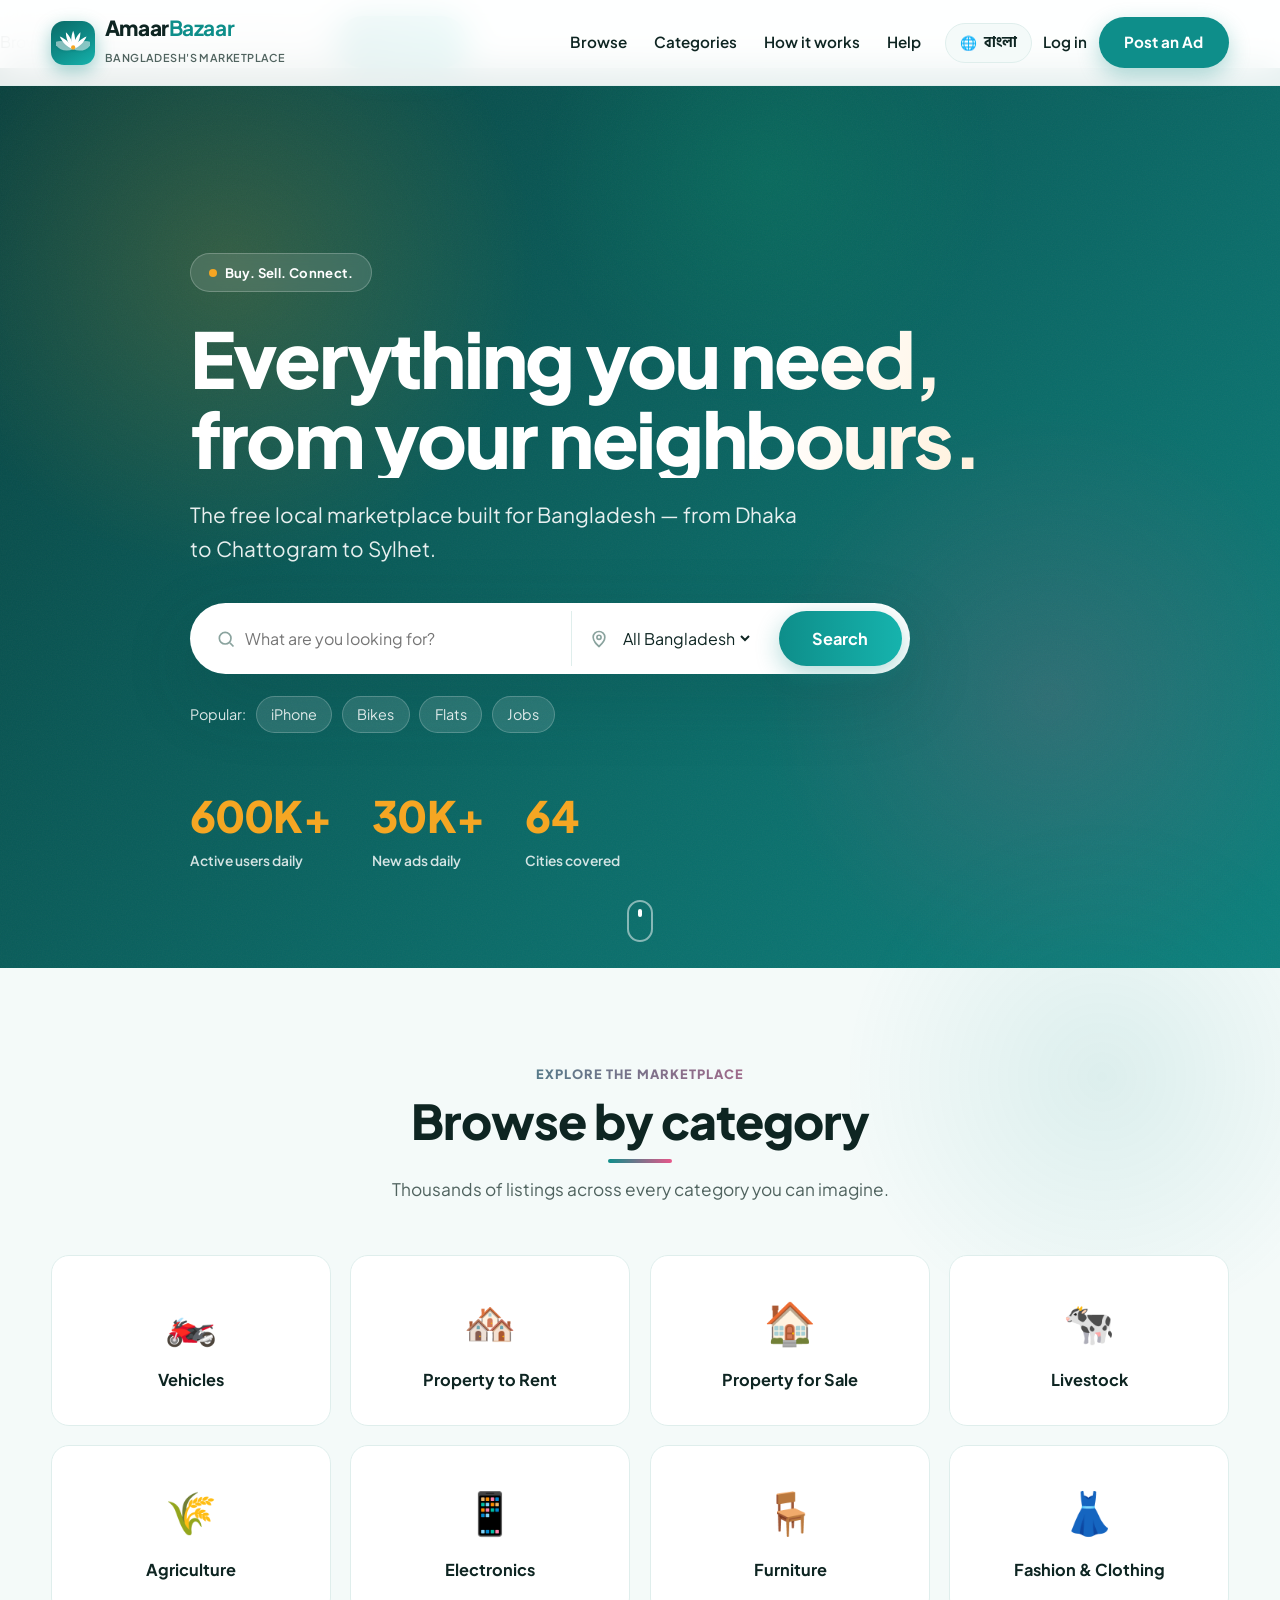
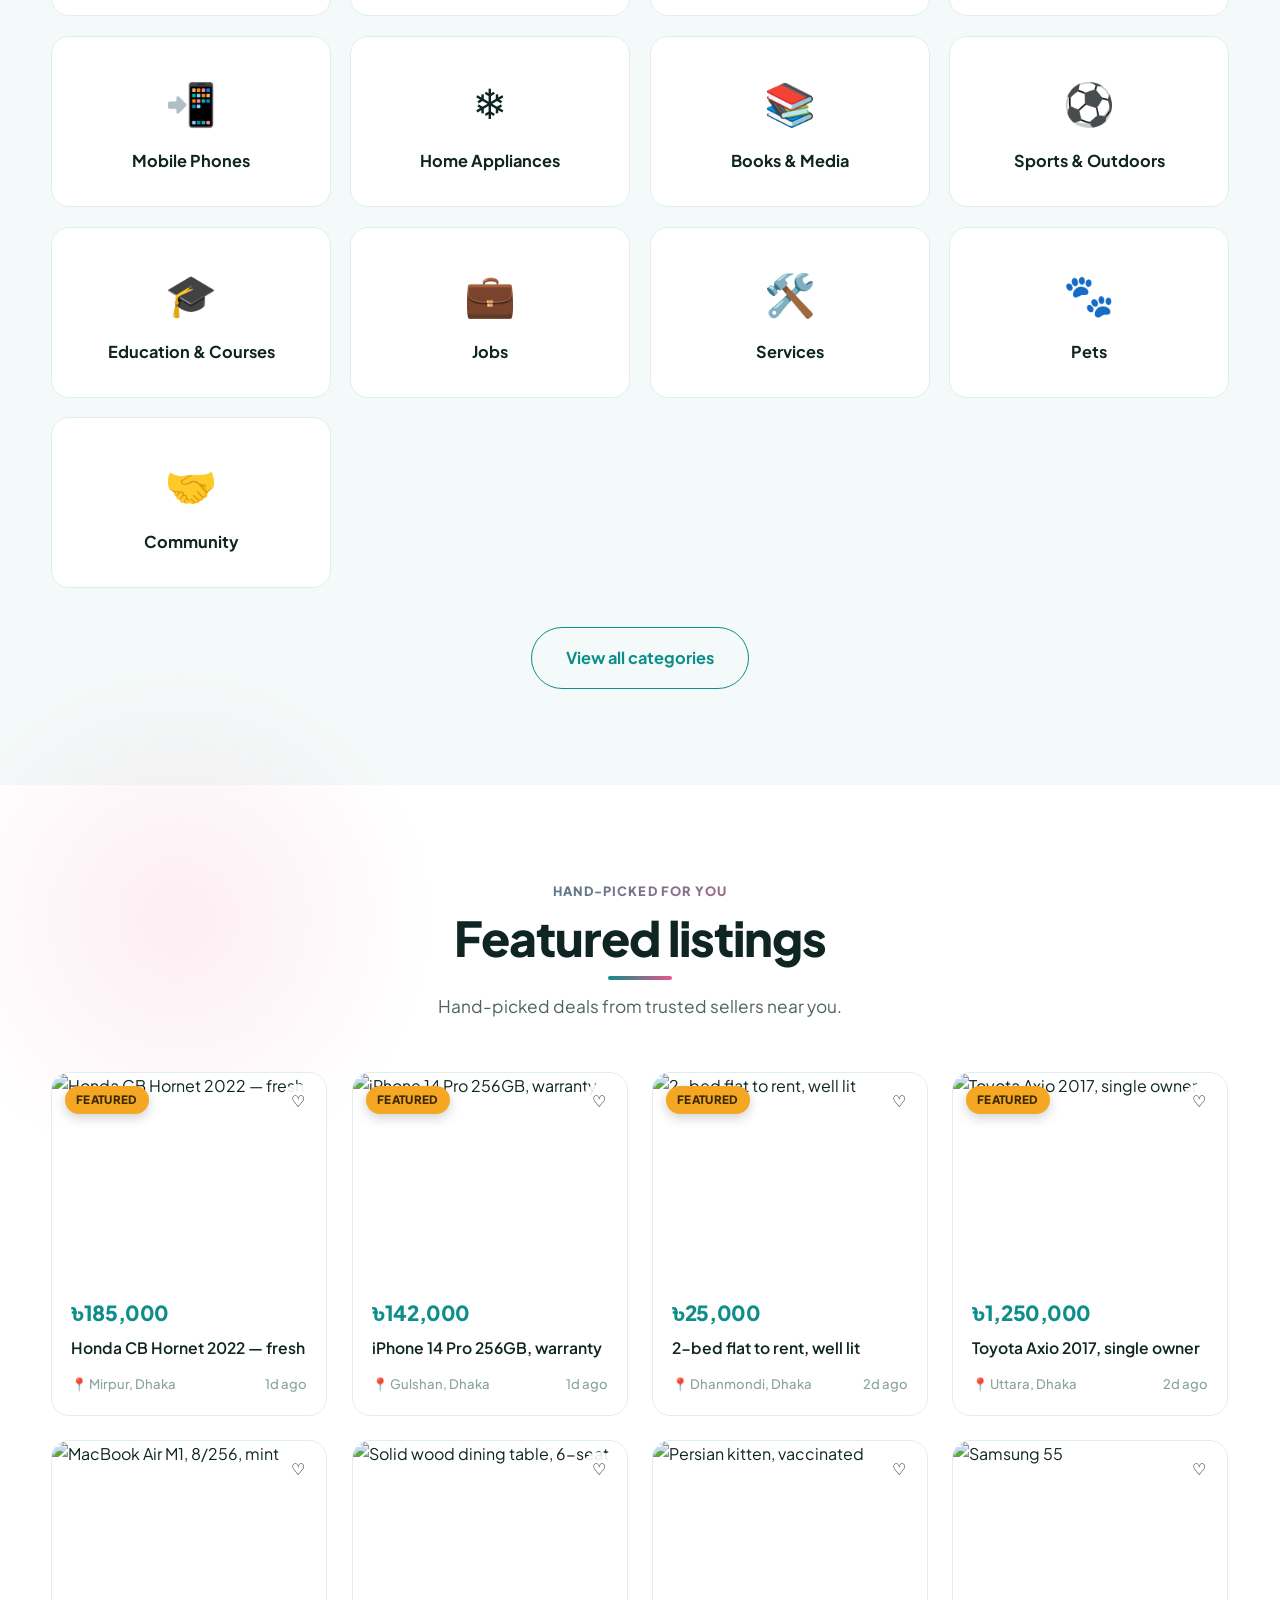
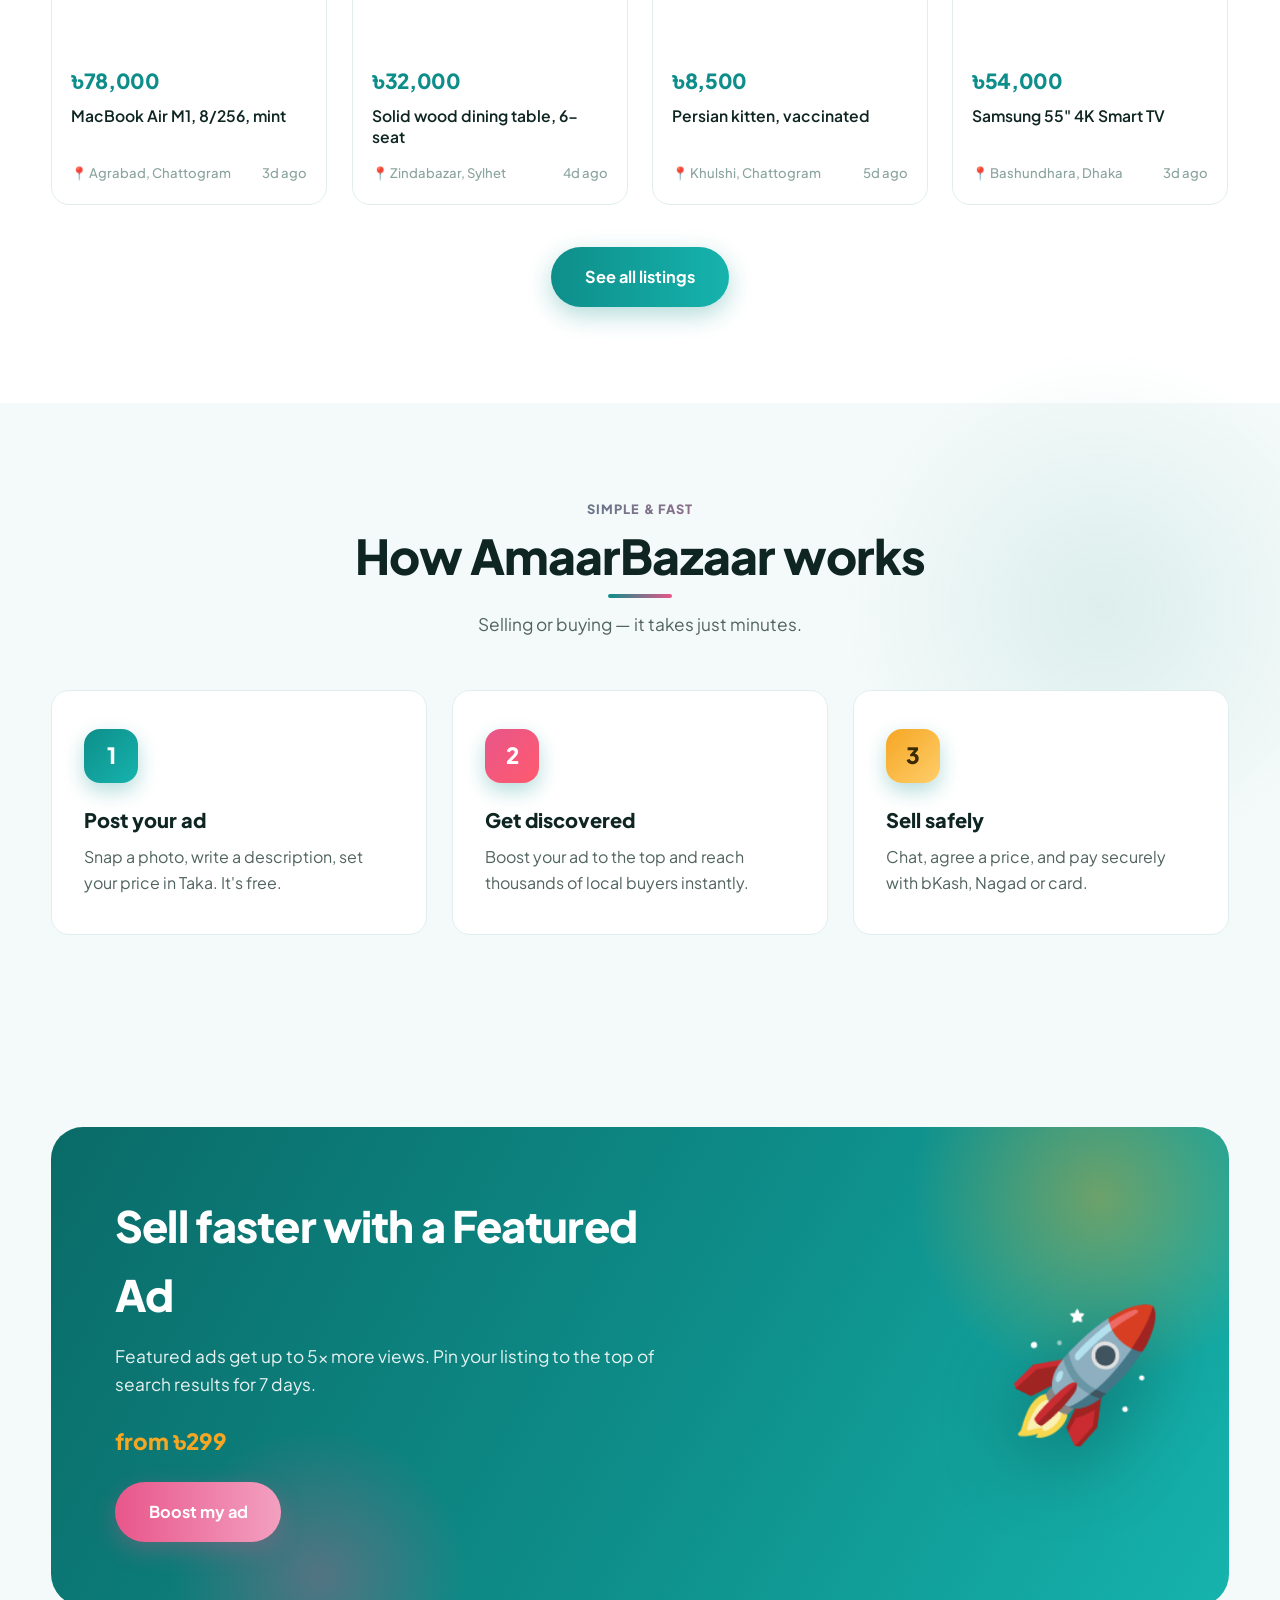
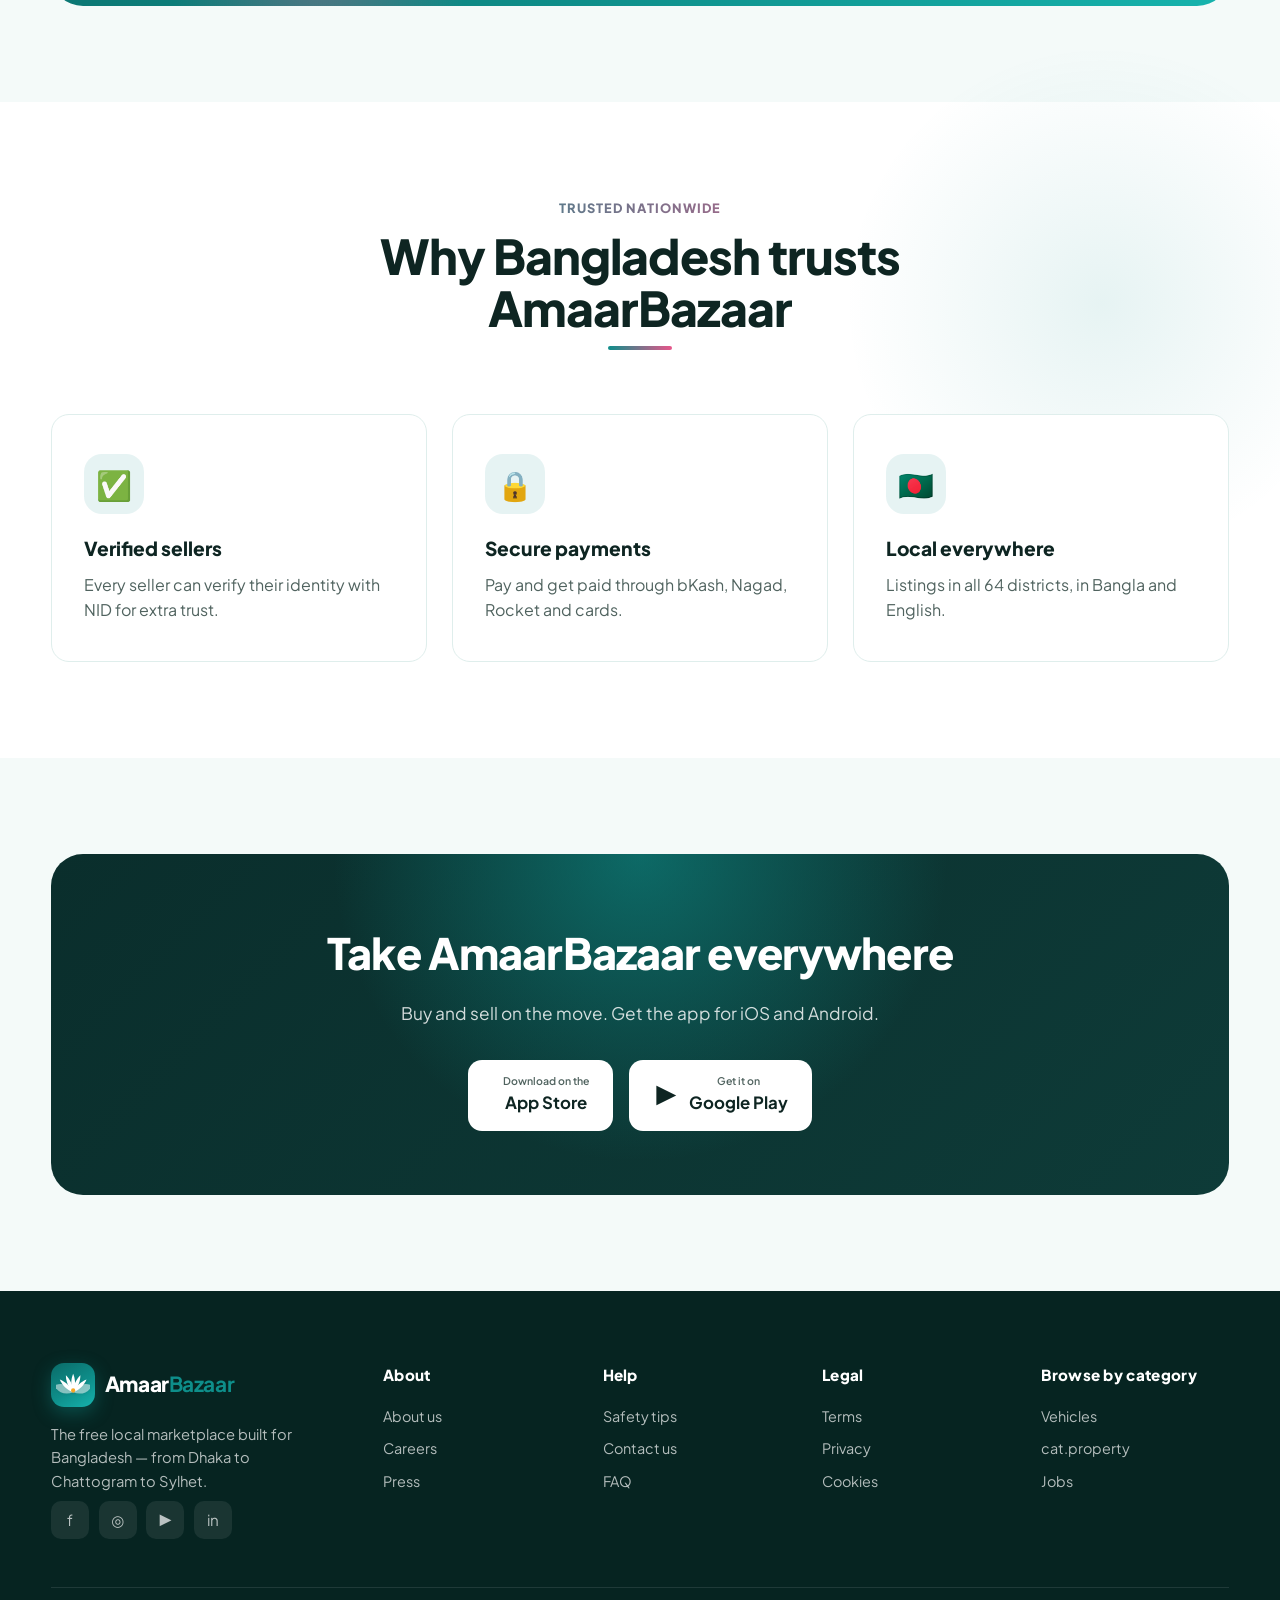
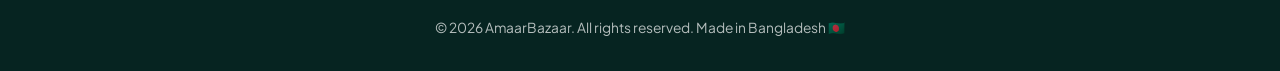
==== index.html @ ab3385ab "Rebrand to AmaarBazaar, redesign with Shapla Teal & Gold theme, expand features BRANDING: - Rename t" ====
<!DOCTYPE html>
<html lang="en" data-lang="en">
<head>
<meta charset="UTF-8">
<meta name="viewport" content="width=device-width, initial-scale=1">
<title>AmaarBazaar — Bangladesh's Marketplace · আমারবাজার</title>
<meta name="description" content="AmaarBazaar — buy and sell anything in Bangladesh. Free local classifieds for vehicles, property, electronics, jobs and more. বাংলাদেশের বাজার।">
<link rel="preconnect" href="https://fonts.googleapis.com">
<link rel="preconnect" href="https://fonts.gstatic.com" crossorigin>
<link href="https://fonts.googleapis.com/css2?family=Plus+Jakarta+Sans:wght@400;500;600;700;800&family=Hind+Siliguri:wght@400;500;600;700&display=swap" rel="stylesheet">
<link rel="stylesheet" href="css/style.css">
</head>
<body>

<!-- ===== SPLASH LOADER ===== -->
<div id="splash" class="splash">
  <div class="splash__inner">
    <svg class="splash__lily" viewBox="0 0 48 48" aria-hidden="true">
      <g fill="#0e8e8a">
        <path d="M24 34C16 25 16 14 24 6 32 14 32 25 24 34Z" opacity=".5" transform="rotate(-70 24 34)"/>
        <path d="M24 34C16 25 16 14 24 6 32 14 32 25 24 34Z" opacity=".5" transform="rotate(70 24 34)"/>
        <path d="M24 34C20 25 21 15 24 8 27 15 28 25 24 34Z" transform="rotate(-46 24 34)"/>
        <path d="M24 34C20 25 21 15 24 8 27 15 28 25 24 34Z" transform="rotate(-23 24 34)"/>
        <path d="M24 34C20 25 21 15 24 8 27 15 28 25 24 34Z"/>
        <path d="M24 34C20 25 21 15 24 8 27 15 28 25 24 34Z" transform="rotate(23 24 34)"/>
        <path d="M24 34C20 25 21 15 24 8 27 15 28 25 24 34Z" transform="rotate(46 24 34)"/>
      </g>
      <circle cx="24" cy="31.5" r="3" fill="#f5a623"/>
    </svg>
    <h1 class="splash__text">AmaarBazaar</h1>
    <p class="splash__sub">Bangladesh's Marketplace</p>
  </div>
</div>

<!-- ===== NAV ===== -->
<header class="nav">
  <div class="container nav__bar">
    <a href="index.html" class="logo">
      <span class="logo__mark"><svg class="lily" viewBox="0 0 48 48" aria-hidden="true"><g fill="#fff"><path d="M24 34C16 25 16 14 24 6 32 14 32 25 24 34Z" opacity=".5" transform="rotate(-70 24 34)"/><path d="M24 34C16 25 16 14 24 6 32 14 32 25 24 34Z" opacity=".5" transform="rotate(70 24 34)"/><path d="M24 34C20 25 21 15 24 8 27 15 28 25 24 34Z" transform="rotate(-46 24 34)"/><path d="M24 34C20 25 21 15 24 8 27 15 28 25 24 34Z" transform="rotate(-23 24 34)"/><path d="M24 34C20 25 21 15 24 8 27 15 28 25 24 34Z"/><path d="M24 34C20 25 21 15 24 8 27 15 28 25 24 34Z" transform="rotate(23 24 34)"/><path d="M24 34C20 25 21 15 24 8 27 15 28 25 24 34Z" transform="rotate(46 24 34)"/></g><circle cx="24" cy="31.5" r="3" fill="#f5a623"/></svg></span>
      <span>
        <span class="logo__text">Amaar<b>Bazaar</b></span><br>
        <span class="nav__tagline" data-i18n="brand.tagline">Bangladesh's Marketplace</span>
      </span>
    </a>
    <nav class="nav__links">
      <a href="browse.html" class="nav__link" data-i18n="nav.browse">Browse</a>
      <a href="#categories" class="nav__link" data-i18n="nav.categories">Categories</a>
      <a href="#how" class="nav__link" data-i18n="nav.how">How it works</a>
      <a href="#trust" class="nav__link" data-i18n="nav.help">Help</a>
    </nav>
    <div class="nav__actions">
      <button class="lang-toggle" data-lang-toggle>🌐 <span data-i18n="lang.toggle">বাংলা</span></button>
      <a href="#" class="nav__link" data-i18n="nav.login">Log in</a>
      <a href="post.html" class="btn btn--ghost" data-i18n="nav.post">Post an Ad</a>
      <button class="nav__burger" aria-label="Menu"><span></span><span></span><span></span></button>
    </div>
  </div>
</header>
<nav class="nav__mobile">
  <a href="browse.html" data-i18n="nav.browse">Browse</a>
  <a href="#categories" data-i18n="nav.categories">Categories</a>
  <a href="#how" data-i18n="nav.how">How it works</a>
  <a href="#trust" data-i18n="nav.help">Help</a>
  <a href="#" data-i18n="nav.login">Log in</a>
  <a href="post.html" class="btn btn--primary" style="margin-top:1rem;justify-content:center" data-i18n="nav.post">Post an Ad</a>
</nav>

<!-- ===== HERO ===== -->
<section class="hero">
  <div class="hero__bg"></div><div class="hero__mesh"></div><div class="hero__grain"></div>
  <div class="container hero__inner">
    <span class="hero__kicker" data-i18n="hero.kicker">Buy. Sell. Connect.</span>
    <h1 class="hero__title" data-i18n="hero.title">Everything you need,<br>from your neighbours.</h1>
    <p class="hero__sub" data-i18n="hero.sub">The free local marketplace built for Bangladesh — from Dhaka to Chattogram to Sylhet.</p>
    <form class="search" id="heroSearch">
      <div class="search__field">
        <svg width="20" height="20" viewBox="0 0 24 24" fill="none" stroke="currentColor" stroke-width="2"><circle cx="11" cy="11" r="7"/><path d="m21 21-4.3-4.3"/></svg>
        <input id="heroQuery" type="text" data-i18n-ph="hero.search_ph" placeholder="What are you looking for?">
      </div>
      <div class="search__field search__field--loc">
        <svg width="20" height="20" viewBox="0 0 24 24" fill="none" stroke="currentColor" stroke-width="2"><path d="M12 21s-7-6-7-11a7 7 0 0 1 14 0c0 5-7 11-7 11Z"/><circle cx="12" cy="10" r="2.5"/></svg>
        <select><option data-i18n="hero.location_ph">All Bangladesh</option><option>Dhaka</option><option>Chattogram</option><option>Sylhet</option><option>Khulna</option><option>Rajshahi</option><option>Barishal</option><option>Rangpur</option></select>
      </div>
      <button class="btn btn--primary btn--lg" type="submit"><span class="shine"></span><span data-i18n="hero.search_btn">Search</span></button>
    </form>
    <div class="hero__popular">
      <span data-i18n="hero.popular">Popular:</span>
      <a href="browse.html?q=iphone">iPhone</a>
      <a href="browse.html?cat=vehicles">Bikes</a>
      <a href="browse.html?cat=property">Flats</a>
      <a href="browse.html?cat=jobs">Jobs</a>
    </div>
    <div class="hero__stats">
      <div><div class="stat__num" data-count="600" data-suffix="K+">600K+</div><div class="stat__label" data-i18n="hero.stat1">Active users daily</div></div>
      <div><div class="stat__num" data-count="30" data-suffix="K+">30K+</div><div class="stat__label" data-i18n="hero.stat2">New ads daily</div></div>
      <div><div class="stat__num" data-count="64" data-suffix="">64</div><div class="stat__label" data-i18n="hero.stat3">Cities covered</div></div>
    </div>
  </div>
  <div class="hero__scroll"><span></span></div>
</section>

<!-- ===== CATEGORIES ===== -->
<section class="section" id="categories">
  <div class="container">
    <div class="section__head reveal">
      <div class="section__kicker" data-i18n="cat.kicker">Explore the marketplace</div>
      <h2 class="section__title" data-i18n="cat.heading">Browse by category</h2>
      <p class="section__sub" data-i18n="cat.sub">Thousands of listings across every category you can imagine.</p>
    </div>
    <div class="cat-grid" id="catGrid"></div>
    <div style="text-align:center;margin-top:2.4rem" class="reveal">
      <a href="browse.html" class="btn btn--outline btn--lg" data-i18n="cat.viewall">View all categories</a>
    </div>
  </div>
</section>

<!-- ===== FEATURED ===== -->
<section class="section" style="background:#fff" id="featured">
  <div class="container">
    <div class="section__head reveal">
      <div class="section__kicker" data-i18n="feat.kicker">Hand-picked for you</div>
      <h2 class="section__title" data-i18n="feat.heading">Featured listings</h2>
      <p class="section__sub" data-i18n="feat.sub">Hand-picked deals from trusted sellers near you.</p>
    </div>
    <div class="listing-grid" id="featGrid"></div>
    <div style="text-align:center;margin-top:2.6rem" class="reveal">
      <a href="browse.html" class="btn btn--primary btn--lg"><span class="shine"></span><span data-i18n="feat.viewall">See all listings</span></a>
    </div>
  </div>
</section>

<!-- ===== HOW IT WORKS ===== -->
<section class="section" id="how">
  <div class="container">
    <div class="section__head reveal">
      <div class="section__kicker" data-i18n="how.kicker">Simple &amp; fast</div>
      <h2 class="section__title" data-i18n="how.heading">How AmaarBazaar works</h2>
      <p class="section__sub" data-i18n="how.sub">Selling or buying — it takes just minutes.</p>
    </div>
    <div class="steps">
      <div class="step reveal" data-d="1"><div class="step__num">1</div><h3 data-i18n="how.s1.t">Post your ad</h3><p data-i18n="how.s1.d">Snap a photo, write a description, set your price in Taka. It's free.</p></div>
      <div class="step reveal" data-d="2"><div class="step__num">2</div><h3 data-i18n="how.s2.t">Get discovered</h3><p data-i18n="how.s2.d">Boost your ad to the top and reach thousands of local buyers instantly.</p></div>
      <div class="step reveal" data-d="3"><div class="step__num">3</div><h3 data-i18n="how.s3.t">Sell safely</h3><p data-i18n="how.s3.d">Chat, agree a price, and pay securely with bKash, Nagad or card.</p></div>
    </div>
  </div>
</section>

<!-- ===== PROMO ===== -->
<section class="promo">
  <div class="container">
    <div class="promo__inner reveal">
      <div class="promo__copy">
        <h2 data-i18n="promo.heading">Sell faster with a Featured Ad</h2>
        <p data-i18n="promo.sub">Featured ads get up to 5× more views. Pin your listing to the top of search results for 7 days.</p>
        <div class="promo__price" data-i18n="promo.price">from ৳299</div>
        <a href="post.html" class="btn btn--red btn--lg"><span class="shine"></span><span data-i18n="promo.btn">Boost my ad</span></a>
      </div>
      <div class="promo__visual">🚀</div>
    </div>
  </div>
</section>

<!-- ===== TRUST ===== -->
<section class="section" id="trust" style="background:#fff">
  <div class="container">
    <div class="section__head reveal">
      <div class="section__kicker" data-i18n="trust.kicker">Trusted nationwide</div>
      <h2 class="section__title" data-i18n="trust.heading">Why Bangladesh trusts AmaarBazaar</h2>
    </div>
    <div class="trust-grid">
      <div class="trust reveal" data-d="1"><div class="trust__icon">✅</div><h3 data-i18n="trust.t1">Verified sellers</h3><p data-i18n="trust.d1">Every seller can verify their identity with NID for extra trust.</p></div>
      <div class="trust reveal" data-d="2"><div class="trust__icon">🔒</div><h3 data-i18n="trust.t2">Secure payments</h3><p data-i18n="trust.d2">Pay and get paid through bKash, Nagad, Rocket and cards.</p></div>
      <div class="trust reveal" data-d="3"><div class="trust__icon">🇧🇩</div><h3 data-i18n="trust.t3">Local everywhere</h3><p data-i18n="trust.d3">Listings in all 64 districts, in Bangla and English.</p></div>
    </div>
  </div>
</section>

<!-- ===== APP CTA ===== -->
<section class="appcta">
  <div class="container">
    <div class="appcta__inner reveal">
      <h2 data-i18n="app.heading">Take AmaarBazaar everywhere</h2>
      <p data-i18n="app.sub">Buy and sell on the move. Get the app for iOS and Android.</p>
      <div class="appcta__badges">
        <a href="#" class="store"> <span style="font-size:1.6rem"></span><span><small>Download on the</small><b>App Store</b></span></a>
        <a href="#" class="store"> <span style="font-size:1.6rem">▶</span><span><small>Get it on</small><b>Google Play</b></span></a>
      </div>
    </div>
  </div>
</section>

<!-- ===== FOOTER ===== -->
<footer class="footer">
  <div class="container">
    <div class="footer__top">
      <div class="footer__brand">
        <a href="index.html" class="logo"><span class="logo__mark"><svg class="lily" viewBox="0 0 48 48" aria-hidden="true"><g fill="#fff"><path d="M24 34C16 25 16 14 24 6 32 14 32 25 24 34Z" opacity=".5" transform="rotate(-70 24 34)"/><path d="M24 34C16 25 16 14 24 6 32 14 32 25 24 34Z" opacity=".5" transform="rotate(70 24 34)"/><path d="M24 34C20 25 21 15 24 8 27 15 28 25 24 34Z" transform="rotate(-46 24 34)"/><path d="M24 34C20 25 21 15 24 8 27 15 28 25 24 34Z" transform="rotate(-23 24 34)"/><path d="M24 34C20 25 21 15 24 8 27 15 28 25 24 34Z"/><path d="M24 34C20 25 21 15 24 8 27 15 28 25 24 34Z" transform="rotate(23 24 34)"/><path d="M24 34C20 25 21 15 24 8 27 15 28 25 24 34Z" transform="rotate(46 24 34)"/></g><circle cx="24" cy="31.5" r="3" fill="#f5a623"/></svg></span><span class="logo__text">Amaar<b>Bazaar</b></span></a>
        <p data-i18n="hero.sub">The free local marketplace built for Bangladesh.</p>
        <div class="footer__socials">
          <a href="#" aria-label="Facebook">f</a><a href="#" aria-label="Instagram">◎</a><a href="#" aria-label="YouTube">▶</a><a href="#" aria-label="LinkedIn">in</a>
        </div>
      </div>
      <div class="footer__col"><h5 data-i18n="foot.about">About</h5><a href="#" data-i18n="foot.aboutus">About us</a><a href="#" data-i18n="foot.careers">Careers</a><a href="#" data-i18n="foot.press">Press</a></div>
      <div class="footer__col"><h5 data-i18n="foot.help">Help</h5><a href="#" data-i18n="foot.safety">Safety tips</a><a href="#" data-i18n="foot.contact">Contact us</a><a href="#" data-i18n="foot.faq">FAQ</a></div>
      <div class="footer__col"><h5 data-i18n="foot.legal">Legal</h5><a href="#" data-i18n="foot.terms">Terms</a><a href="#" data-i18n="foot.privacy">Privacy</a><a href="#" data-i18n="foot.cookies">Cookies</a></div>
      <div class="footer__col"><h5 data-i18n="cat.heading">Categories</h5><a href="browse.html?cat=vehicles" data-i18n="cat.vehicles">Vehicles</a><a href="browse.html?cat=property" data-i18n="cat.property">Property</a><a href="browse.html?cat=jobs" data-i18n="cat.jobs">Jobs</a></div>
    </div>
    <div class="footer__bottom"><span data-i18n="foot.rights">© 2026 AmaarBazaar. All rights reserved. Made in Bangladesh 🇧🇩</span></div>
  </div>
</footer>

<script src="js/i18n.js"></script>
<script src="js/data.js"></script>
<script src="js/app.js"></script>
</body>
</html>
---- css/style.css ----
/* ====================================================================
   AmaarBazar — global styles & animations
   ==================================================================== */
:root{
  --primary:#0e8e8a;      /* Shapla pond teal */
  --primary-d:#0a6b68;
  --primary-l:#16b3ad;
  --accent:#e8568a;       /* soft lily rose */
  --accent-d:#d63e75;
  --gold:#f5a623;         /* golden lily heart */
  --ink:#0e2522;          /* deep teal-black */
  --grey-1:#50635f;
  --grey-2:#8aa39e;
  --line:#dfeeec;
  --bg:#f4faf9;
  --white:#ffffff;
  /* legacy aliases — existing rules keep working with the new palette */
  --green:var(--primary);
  --green-d:var(--primary-d);
  --green-l:var(--primary-l);
  --red:var(--accent);
  --radius:18px;
  --shadow:0 10px 40px rgba(10,58,56,.10);
  --shadow-lg:0 24px 70px rgba(10,58,56,.18);
  --t:.45s cubic-bezier(.22,1,.36,.18);
  --ease:cubic-bezier(.22,1,.36,1);
  --font:'Plus Jakarta Sans','Hind Siliguri',system-ui,sans-serif;
}
*{margin:0;padding:0;box-sizing:border-box}
html{scroll-behavior:smooth}
body{
  font-family:var(--font);
  color:var(--ink);
  background:var(--bg);
  line-height:1.6;
  overflow-x:hidden;
  -webkit-font-smoothing:antialiased;
}
html[data-lang="bn"] body{font-family:'Hind Siliguri','Plus Jakarta Sans',sans-serif}
a{color:inherit;text-decoration:none}
img{max-width:100%;display:block}
.container{width:min(1240px,92vw);margin-inline:auto}
section{position:relative}

/* ---------- buttons ---------- */
.btn{
  display:inline-flex;align-items:center;gap:.5rem;
  font-weight:700;font-size:.95rem;border:none;cursor:pointer;
  padding:.85rem 1.6rem;border-radius:999px;
  transition:transform .3s var(--ease),box-shadow .3s var(--ease),background .3s;
  position:relative;overflow:hidden;font-family:inherit;
}
.btn--primary{background:var(--green);color:#fff;box-shadow:0 8px 24px rgba(14,142,138,.32)}
.btn--primary:hover{transform:translateY(-3px);box-shadow:0 14px 34px rgba(14,142,138,.42)}
.btn--red{background:var(--red);color:#fff;box-shadow:0 8px 24px rgba(232,86,138,.3)}
.btn--red:hover{transform:translateY(-3px);box-shadow:0 14px 34px rgba(232,86,138,.42)}
.btn--ghost{background:rgba(255,255,255,.14);color:#fff;backdrop-filter:blur(6px);border:1px solid rgba(255,255,255,.25)}
.btn--ghost:hover{background:rgba(255,255,255,.24);transform:translateY(-3px)}
.btn--outline{background:transparent;color:var(--green);border:1.5px solid var(--green)}
.btn--outline:hover{background:var(--green);color:#fff;transform:translateY(-3px)}
.btn--lg{padding:1.05rem 2.1rem;font-size:1.02rem}
.btn--block{width:100%;justify-content:center}
.btn .shine{position:absolute;inset:0;background:linear-gradient(120deg,transparent 30%,rgba(255,255,255,.45),transparent 70%);transform:translateX(-120%);transition:transform .7s}
.btn:hover .shine{transform:translateX(120%)}

/* ---------- nav ---------- */
/* Solid, persistent top bar — logo & links stay dark and static at all times */
.nav{position:fixed;top:0;left:0;right:0;z-index:1000;background:rgba(255,255,255,.9);backdrop-filter:blur(16px);border-bottom:1px solid var(--line);transition:box-shadow .4s var(--ease),background .4s var(--ease)}
.nav__bar{display:flex;align-items:center;gap:1.5rem;padding:1.05rem 0;transition:padding .4s var(--ease)}
.nav.scrolled{background:rgba(255,255,255,.95);box-shadow:0 6px 30px rgba(10,58,56,.1)}
.nav.scrolled .nav__bar{padding:.65rem 0}
.logo{display:flex;align-items:center;gap:.6rem;margin-right:auto}
.logo__mark{width:44px;height:44px;border-radius:13px;background:linear-gradient(150deg,var(--primary-d),var(--primary) 55%,var(--primary-l));display:grid;place-items:center;box-shadow:0 6px 18px rgba(14,142,138,.4);position:relative;overflow:hidden;transition:transform .5s var(--ease)}
.logo:hover .logo__mark{transform:rotate(-6deg) scale(1.06)}
.logo__mark .lily{width:78%;height:78%;display:block;filter:drop-shadow(0 1px 1px rgba(0,0,0,.12))}
.logo:hover .lily{animation:lilySway 1.2s var(--ease)}
@keyframes lilySway{0%,100%{transform:rotate(0)}30%{transform:rotate(-7deg)}65%{transform:rotate(5deg)}}
.logo__mark::before{content:"";position:absolute;inset:0;background:linear-gradient(120deg,transparent 30%,rgba(255,255,255,.5),transparent 70%);transform:translateX(-120%);transition:transform .8s;z-index:1}
.logo:hover .logo__mark::before{transform:translateX(120%)}
.logo__text{font-weight:800;font-size:1.3rem;letter-spacing:-.02em;color:var(--ink);line-height:1}
.logo__text b{color:var(--primary)}
.nav__tagline{font-size:.68rem;color:var(--grey-1);font-weight:600;letter-spacing:.04em;text-transform:uppercase}
.nav__links{display:flex;gap:1.7rem;align-items:center}
.nav__link{color:var(--ink);font-weight:600;font-size:.95rem;position:relative;transition:color .3s}
.nav__link:hover{color:var(--primary)}
.nav__link::after{content:"";position:absolute;left:0;bottom:-4px;width:0;height:2px;background:var(--primary);border-radius:2px;transition:width .3s var(--ease)}
.nav__link:hover::after{width:100%}
.nav__actions{display:flex;gap:.7rem;align-items:center}
/* Post an Ad — always filled & visible on the solid bar */
.nav__actions .btn--ghost{background:var(--primary);color:#fff;border:none;backdrop-filter:none;box-shadow:0 8px 22px rgba(14,142,138,.32)}
.nav__actions .btn--ghost:hover{background:var(--primary-d);transform:translateY(-3px)}
.lang-toggle{
  display:inline-flex;align-items:center;gap:.4rem;background:var(--bg);
  border:1px solid var(--line);color:var(--ink);border-radius:999px;
  padding:.5rem .9rem;font-weight:700;font-size:.85rem;cursor:pointer;font-family:inherit;
  transition:.3s var(--ease);
}
.lang-toggle:hover{background:#fff;border-color:var(--primary);color:var(--primary);transform:translateY(-2px)}
.nav__burger{display:none;flex-direction:column;gap:5px;background:none;border:none;cursor:pointer;padding:6px}
.nav__burger span{width:24px;height:2px;background:var(--ink);border-radius:2px;transition:.3s}

/* ---------- hero ---------- */
.hero{position:relative;min-height:100vh;display:flex;align-items:center;color:#fff;padding-top:90px;overflow:hidden}
.hero__bg{position:absolute;inset:0;z-index:-3;background:linear-gradient(135deg,#07403e,#0a6b68 35%,#0e8e8a 70%,#16b3ad);background-size:180% 180%;animation:heroShift 18s ease infinite}
@keyframes heroShift{0%,100%{background-position:0% 50%}50%{background-position:100% 50%}}
.hero__mesh{position:absolute;inset:0;z-index:-2;opacity:.6;
  background:
   radial-gradient(40vw 40vw at 18% 22%,rgba(245,166,35,.30),transparent 60%),
   radial-gradient(38vw 38vw at 82% 70%,rgba(232,86,138,.26),transparent 60%),
   radial-gradient(30vw 30vw at 60% 12%,rgba(10,138,102,.5),transparent 60%);
  animation:meshFloat 16s ease-in-out infinite alternate;
}
@keyframes meshFloat{from{transform:translate3d(0,0,0) scale(1)}to{transform:translate3d(-3%,2%,0) scale(1.08)}}
.hero__grain{position:absolute;inset:0;z-index:-1;opacity:.05;background-image:url("data:image/svg+xml,%3Csvg xmlns='http://www.w3.org/2000/svg' width='120' height='120'%3E%3Cfilter id='n'%3E%3CfeTurbulence type='fractalNoise' baseFrequency='.8' numOctaves='3'/%3E%3C/filter%3E%3Crect width='100%25' height='100%25' filter='url(%23n)'/%3E%3C/svg%3E")}
.hero__inner{width:min(900px,92vw)}
.hero__kicker{display:inline-flex;align-items:center;gap:.5rem;background:rgba(255,255,255,.12);border:1px solid rgba(255,255,255,.22);padding:.5rem 1.1rem;border-radius:999px;font-weight:700;font-size:.82rem;letter-spacing:.03em;backdrop-filter:blur(6px);margin-bottom:1.6rem}
.hero__kicker::before{content:"";width:8px;height:8px;border-radius:50%;background:var(--gold);box-shadow:0 0 0 0 rgba(245,166,35,.6);animation:pulse 2s infinite}
@keyframes pulse{0%{box-shadow:0 0 0 0 rgba(245,166,35,.6)}70%{box-shadow:0 0 0 12px rgba(245,166,35,0)}100%{box-shadow:0 0 0 0 rgba(245,166,35,0)}}
.hero__title{font-size:clamp(2.6rem,6vw,5rem);font-weight:800;line-height:1.04;letter-spacing:-.03em;margin-bottom:1.3rem}
.hero__sub{font-size:clamp(1.05rem,2vw,1.3rem);max-width:620px;color:rgba(255,255,255,.9);margin-bottom:2.4rem}
.search{display:flex;gap:.5rem;background:#fff;border-radius:999px;padding:.5rem;box-shadow:var(--shadow-lg);max-width:720px}
.search__field{flex:1;display:flex;align-items:center;gap:.6rem;padding:.4rem 1.1rem}
.search__field svg{flex-shrink:0;color:var(--grey-2)}
.search__field+.search__field{border-left:1px solid var(--line)}
.search input,.search select{border:none;outline:none;font-size:1rem;font-family:inherit;width:100%;color:var(--ink);background:none}
.search__field--loc{max-width:200px}
.hero__popular{margin-top:1.4rem;font-size:.9rem;color:rgba(255,255,255,.85);display:flex;gap:.6rem;flex-wrap:wrap;align-items:center}
.hero__popular a{background:rgba(255,255,255,.12);padding:.35rem .9rem;border-radius:999px;border:1px solid rgba(255,255,255,.2);transition:.3s}
.hero__popular a:hover{background:rgba(255,255,255,.26);transform:translateY(-2px)}
.hero__stats{display:flex;gap:2.6rem;margin-top:3rem;flex-wrap:wrap}
.stat__num{font-size:clamp(1.8rem,3.5vw,2.7rem);font-weight:800;letter-spacing:-.02em;color:var(--gold)}
.stat__label{font-size:.86rem;color:rgba(255,255,255,.82);font-weight:600}
.hero__scroll{position:absolute;bottom:26px;left:50%;transform:translateX(-50%);width:26px;height:42px;border:2px solid rgba(255,255,255,.5);border-radius:999px;display:grid;justify-items:center;padding-top:7px}
.hero__scroll span{width:4px;height:8px;background:#fff;border-radius:2px;animation:scrollDot 1.6s infinite}
@keyframes scrollDot{0%{opacity:0;transform:translateY(-4px)}40%{opacity:1}80%{opacity:0;transform:translateY(10px)}}

/* ---------- section heading ---------- */
.section{padding:6rem 0}
.section__head{text-align:center;max-width:640px;margin:0 auto 3.2rem}
.section__kicker{color:var(--green);font-weight:800;letter-spacing:.08em;text-transform:uppercase;font-size:.8rem;margin-bottom:.7rem}
.section__title{font-size:clamp(1.9rem,4vw,3rem);font-weight:800;letter-spacing:-.02em;line-height:1.1;margin-bottom:.8rem}
.section__sub{color:var(--grey-1);font-size:1.08rem}

/* ---------- category grid ---------- */
.cat-grid{display:grid;grid-template-columns:repeat(4,1fr);gap:1.2rem}
.cat-card{background:#fff;border-radius:var(--radius);padding:2rem 1.4rem;text-align:center;border:1px solid var(--line);cursor:pointer;transition:.4s var(--ease);position:relative;overflow:hidden}
.cat-card::before{content:"";position:absolute;inset:0;background:linear-gradient(135deg,var(--green),var(--green-l));opacity:0;transition:.4s;z-index:0}
.cat-card:hover{transform:translateY(-8px);box-shadow:var(--shadow-lg);border-color:transparent}
.cat-card:hover::before{opacity:1}
.cat-card>*{position:relative;z-index:1;transition:.4s}
.cat-card:hover .cat-card__name{color:#fff}
.cat-card__icon{font-size:2.6rem;margin-bottom:.8rem;display:inline-block;transition:transform .5s var(--ease)}
.cat-card:hover .cat-card__icon{transform:scale(1.18) rotate(-6deg)}
.cat-card__name{font-weight:700;font-size:1.02rem}

/* ---------- listing cards ---------- */
.listing-grid{display:grid;grid-template-columns:repeat(4,1fr);gap:1.5rem}
.card{background:#fff;border-radius:var(--radius);overflow:hidden;border:1px solid var(--line);transition:.4s var(--ease);cursor:pointer;display:flex;flex-direction:column}
.card:hover{transform:translateY(-8px);box-shadow:var(--shadow-lg);border-color:transparent}
.card__media{position:relative;aspect-ratio:4/3;overflow:hidden}
.card__media img{width:100%;height:100%;object-fit:cover;transition:transform .7s var(--ease)}
.card:hover .card__media img{transform:scale(1.09)}
.card__badge{position:absolute;top:.8rem;left:.8rem;background:var(--gold);color:#3a2a00;font-weight:800;font-size:.72rem;padding:.3rem .7rem;border-radius:999px;letter-spacing:.03em;text-transform:uppercase;box-shadow:0 4px 12px rgba(0,0,0,.18)}
.card__fav{position:absolute;top:.7rem;right:.7rem;width:34px;height:34px;border-radius:50%;background:rgba(255,255,255,.9);display:grid;place-items:center;border:none;cursor:pointer;transition:.3s;font-size:1rem}
.card__fav:hover{transform:scale(1.15);background:#fff}
.card__fav.on{color:var(--red)}
.card__body{padding:1.1rem 1.2rem 1.3rem;display:flex;flex-direction:column;gap:.45rem;flex:1}
.card__price{font-size:1.3rem;font-weight:800;color:var(--green);letter-spacing:-.02em}
.card__title{font-weight:600;font-size:.98rem;line-height:1.35;color:var(--ink);display:-webkit-box;-webkit-line-clamp:2;-webkit-box-orient:vertical;overflow:hidden}
.card__meta{margin-top:auto;display:flex;justify-content:space-between;align-items:center;color:var(--grey-2);font-size:.82rem;font-weight:500;padding-top:.5rem}
.card__loc{display:flex;align-items:center;gap:.3rem}

/* ---------- how it works ---------- */
.steps{display:grid;grid-template-columns:repeat(3,1fr);gap:1.6rem}
.step{background:#fff;border-radius:var(--radius);padding:2.4rem 2rem;border:1px solid var(--line);position:relative;transition:.4s var(--ease)}
.step:hover{transform:translateY(-6px);box-shadow:var(--shadow)}
.step__num{width:54px;height:54px;border-radius:16px;background:linear-gradient(135deg,var(--green),var(--green-l));color:#fff;font-weight:800;font-size:1.4rem;display:grid;place-items:center;margin-bottom:1.3rem;box-shadow:0 8px 20px rgba(14,142,138,.3)}
.step:nth-child(2) .step__num{background:linear-gradient(135deg,var(--red),#ff5a6e)}
.step:nth-child(3) .step__num{background:linear-gradient(135deg,var(--gold),#ffce6b);color:#3a2a00}
.step h3{font-size:1.25rem;font-weight:800;margin-bottom:.5rem}
.step p{color:var(--grey-1)}

/* ---------- promo banner ---------- */
.promo{padding:6rem 0}
.promo__inner{background:linear-gradient(120deg,var(--green-d),var(--green) 55%,var(--green-l));border-radius:32px;padding:4rem;color:#fff;position:relative;overflow:hidden;display:flex;align-items:center;justify-content:space-between;gap:2rem;flex-wrap:wrap}
.promo__inner::before{content:"";position:absolute;width:380px;height:380px;border-radius:50%;background:radial-gradient(circle,rgba(245,166,35,.4),transparent 70%);top:-120px;right:-60px}
.promo__inner::after{content:"";position:absolute;width:300px;height:300px;border-radius:50%;background:radial-gradient(circle,rgba(232,86,138,.32),transparent 70%);bottom:-120px;left:10%}
.promo__copy{position:relative;z-index:1;max-width:560px}
.promo__copy h2{font-size:clamp(1.8rem,3.5vw,2.7rem);font-weight:800;letter-spacing:-.02em;margin-bottom:.9rem}
.promo__copy p{color:rgba(255,255,255,.9);font-size:1.08rem;margin-bottom:1.6rem}
.promo__price{font-size:1.4rem;font-weight:800;color:var(--gold);margin-bottom:1.4rem}
.promo__visual{position:relative;z-index:1;font-size:8rem;filter:drop-shadow(0 20px 40px rgba(0,0,0,.3));animation:floaty 4s ease-in-out infinite}
@keyframes floaty{0%,100%{transform:translateY(0) rotate(-4deg)}50%{transform:translateY(-18px) rotate(4deg)}}

/* ---------- trust ---------- */
.trust-grid{display:grid;grid-template-columns:repeat(3,1fr);gap:1.6rem}
.trust{background:#fff;border-radius:var(--radius);padding:2.4rem 2rem;border:1px solid var(--line);transition:.4s var(--ease)}
.trust:hover{transform:translateY(-6px);box-shadow:var(--shadow)}
.trust__icon{width:60px;height:60px;border-radius:18px;background:rgba(14,142,138,.1);display:grid;place-items:center;font-size:1.8rem;margin-bottom:1.2rem}
.trust h3{font-size:1.2rem;font-weight:800;margin-bottom:.5rem}
.trust p{color:var(--grey-1)}

/* ---------- app cta ---------- */
.appcta{padding:6rem 0}
.appcta__inner{background:linear-gradient(135deg,#0a2e2c,#0e3b38);border-radius:32px;padding:4rem;color:#fff;text-align:center;position:relative;overflow:hidden}
.appcta__inner::before{content:"";position:absolute;inset:0;background:radial-gradient(40vw 40vw at 50% 0,rgba(14,142,138,.6),transparent 60%)}
.appcta__inner>*{position:relative;z-index:1}
.appcta h2{font-size:clamp(1.8rem,3.5vw,2.7rem);font-weight:800;margin-bottom:.8rem;letter-spacing:-.02em}
.appcta p{color:rgba(255,255,255,.82);max-width:520px;margin:0 auto 2rem;font-size:1.08rem}
.appcta__badges{display:flex;gap:1rem;justify-content:center;flex-wrap:wrap}
.store{display:inline-flex;align-items:center;gap:.7rem;background:#fff;color:var(--ink);padding:.85rem 1.5rem;border-radius:14px;font-weight:700;transition:.3s var(--ease)}
.store:hover{transform:translateY(-4px);box-shadow:0 14px 34px rgba(0,0,0,.3)}
.store span small{display:block;font-size:.66rem;font-weight:600;color:var(--grey-1)}
.store span b{font-size:1.05rem}

/* ---------- footer ---------- */
.footer{background:#062421;color:rgba(255,255,255,.7);padding:4.5rem 0 2rem}
.footer__top{display:grid;grid-template-columns:1.6fr repeat(4,1fr);gap:2rem;padding-bottom:3rem;border-bottom:1px solid rgba(255,255,255,.1)}
.footer__brand .logo__text{color:#fff}
.footer__brand p{margin-top:1rem;max-width:280px;font-size:.92rem}
.footer__col h5{color:#fff;font-size:.95rem;font-weight:800;margin-bottom:1.1rem;letter-spacing:.02em}
.footer__col a{display:block;margin-bottom:.6rem;font-size:.9rem;transition:.3s}
.footer__col a:hover{color:var(--gold);transform:translateX(3px)}
.footer__socials{display:flex;gap:.6rem;margin-top:.5rem}
.footer__socials a{width:38px;height:38px;border-radius:10px;background:rgba(255,255,255,.08);display:grid;place-items:center;font-size:.95rem;transition:.3s}
.footer__socials a:hover{background:var(--green);transform:translateY(-3px)}
.footer__bottom{padding-top:1.8rem;text-align:center;font-size:.86rem}

/* ---------- reveal animation ---------- */
.reveal{opacity:0;transform:translateY(40px);transition:opacity .8s var(--ease),transform .8s var(--ease)}
.reveal.in{opacity:1;transform:none}
.reveal[data-d="1"]{transition-delay:.1s}
.reveal[data-d="2"]{transition-delay:.2s}
.reveal[data-d="3"]{transition-delay:.3s}
.reveal[data-d="4"]{transition-delay:.4s}

/* ---------- modal / payment ---------- */
.modal{position:fixed;inset:0;z-index:2000;display:none;align-items:center;justify-content:center;padding:1.2rem}
.modal.open{display:flex}
.modal__overlay{position:absolute;inset:0;background:rgba(16,11,38,.6);backdrop-filter:blur(6px);animation:fade .3s}
@keyframes fade{from{opacity:0}to{opacity:1}}
.modal__panel{position:relative;background:#fff;border-radius:24px;width:min(440px,94vw);max-height:92vh;overflow-y:auto;box-shadow:var(--shadow-lg);animation:pop .4s var(--ease)}
@keyframes pop{from{opacity:0;transform:translateY(30px) scale(.96)}to{opacity:1;transform:none}}
.modal__head{padding:1.8rem 1.8rem 1rem}
.modal__head h3{font-size:1.5rem;font-weight:800;letter-spacing:-.02em}
.modal__head p{color:var(--grey-1);font-size:.94rem;margin-top:.3rem}
.modal__close{position:absolute;top:1.1rem;right:1.1rem;width:36px;height:36px;border-radius:50%;background:var(--bg);border:none;cursor:pointer;font-size:1.1rem;display:grid;place-items:center;transition:.3s}
.modal__close:hover{background:var(--line);transform:rotate(90deg)}
.modal__body{padding:0 1.8rem 1.8rem}
.pay-methods{display:grid;grid-template-columns:repeat(4,1fr);gap:.6rem;margin:1rem 0 1.4rem}
.pay-method{border:1.5px solid var(--line);border-radius:14px;padding:.9rem .4rem;text-align:center;cursor:pointer;transition:.3s var(--ease);background:#fff;font-weight:700;font-size:.8rem}
.pay-method:hover{border-color:var(--green-l);transform:translateY(-2px)}
.pay-method.sel{border-color:var(--green);background:rgba(14,142,138,.06);box-shadow:0 6px 16px rgba(14,142,138,.14)}
.pay-method__logo{display:block;font-size:1.5rem;margin-bottom:.3rem}
.field{margin-bottom:1rem}
.field label{display:block;font-weight:700;font-size:.85rem;margin-bottom:.45rem}
.field input,.field select,.field textarea{width:100%;border:1.5px solid var(--line);border-radius:12px;padding:.8rem 1rem;font-size:.96rem;font-family:inherit;outline:none;transition:.3s;background:#fff}
.field input:focus,.field select:focus,.field textarea:focus{border-color:var(--green);box-shadow:0 0 0 4px rgba(14,142,138,.1)}
.field-row{display:grid;grid-template-columns:1fr 1fr;gap:.8rem}
.pay-summary{background:var(--bg);border-radius:14px;padding:1.1rem 1.2rem;margin:1.2rem 0}
.pay-summary__row{display:flex;justify-content:space-between;font-size:.92rem;margin-bottom:.5rem}
.pay-summary__row--total{border-top:1px solid var(--line);padding-top:.7rem;margin-top:.7rem;font-weight:800;font-size:1.15rem;color:var(--green)}
.pay-secured{display:flex;align-items:center;gap:.5rem;justify-content:center;color:var(--grey-2);font-size:.78rem;margin-top:1rem}
.pay-demo{font-size:.72rem;color:var(--grey-2);text-align:center;margin-top:.7rem;font-style:italic}
.pay-success{text-align:center;padding:2.4rem 1.8rem}
.pay-success__check{width:84px;height:84px;border-radius:50%;background:rgba(14,142,138,.12);display:grid;place-items:center;margin:0 auto 1.4rem;animation:pop .5s var(--ease)}
.pay-success__check svg{width:44px;height:44px;color:var(--green);stroke-dasharray:60;stroke-dashoffset:60;animation:draw .6s .2s forwards var(--ease)}
@keyframes draw{to{stroke-dashoffset:0}}
.pay-success h3{font-size:1.5rem;font-weight:800;margin-bottom:.5rem}
.pay-success p{color:var(--grey-1);margin-bottom:1.6rem}
.spinner{width:18px;height:18px;border:2.5px solid rgba(255,255,255,.4);border-top-color:#fff;border-radius:50%;animation:spin .7s linear infinite}
@keyframes spin{to{transform:rotate(360deg)}}

/* ---------- inner page hero ---------- */
.page-top{padding:140px 0 3rem;background:linear-gradient(135deg,var(--green-d),var(--green) 60%,var(--green-l));color:#fff;position:relative;overflow:hidden}
.page-top::before{content:"";position:absolute;inset:0;background:radial-gradient(40vw 40vw at 85% 20%,rgba(245,166,35,.3),transparent 60%)}
.page-top__inner{position:relative;z-index:1}
.page-top h1{font-size:clamp(2rem,4.5vw,3.2rem);font-weight:800;letter-spacing:-.02em;margin-bottom:.6rem}
.page-top p{color:rgba(255,255,255,.88);font-size:1.1rem;max-width:560px}

/* ---------- browse layout ---------- */
.browse-wrap{display:grid;grid-template-columns:280px 1fr;gap:2rem;padding:3rem 0 5rem;align-items:start}
.filters{background:#fff;border-radius:var(--radius);border:1px solid var(--line);padding:1.6rem;position:sticky;top:90px}
.filters h3{font-size:1.15rem;font-weight:800;margin-bottom:1.2rem;display:flex;align-items:center;gap:.5rem}
.filters .field{margin-bottom:1.1rem}
.browse-head{display:flex;justify-content:space-between;align-items:center;margin-bottom:1.6rem;flex-wrap:wrap;gap:1rem}
.browse-count{font-weight:700;color:var(--grey-1)}
.browse-count b{color:var(--ink)}
.browse-sort{display:flex;align-items:center;gap:.6rem}
.browse-sort select{border:1.5px solid var(--line);border-radius:10px;padding:.55rem .9rem;font-family:inherit;font-weight:600;outline:none;cursor:pointer}
.browse-empty{text-align:center;padding:4rem 1rem;color:var(--grey-1);grid-column:1/-1}

/* ---------- post form ---------- */
.post-wrap{display:grid;grid-template-columns:1.4fr 1fr;gap:2.4rem;padding:3rem 0 5rem;align-items:start}
.post-form{background:#fff;border-radius:var(--radius);border:1px solid var(--line);padding:2.2rem}
.dropzone{border:2px dashed var(--line);border-radius:16px;padding:2.4rem 1rem;text-align:center;color:var(--grey-1);cursor:pointer;transition:.3s}
.dropzone:hover{border-color:var(--green-l);background:rgba(14,142,138,.03)}
.dropzone__icon{font-size:2.4rem;margin-bottom:.6rem}
.tiers{display:flex;flex-direction:column;gap:1rem}
.tier{border:1.5px solid var(--line);border-radius:16px;padding:1.3rem 1.4rem;cursor:pointer;transition:.3s var(--ease);position:relative;background:#fff}
.tier:hover{border-color:var(--green-l);transform:translateY(-2px)}
.tier.sel{border-color:var(--green);box-shadow:0 8px 22px rgba(14,142,138,.14)}
.tier__head{display:flex;justify-content:space-between;align-items:center;margin-bottom:.3rem}
.tier__name{font-weight:800;font-size:1.1rem;display:flex;align-items:center;gap:.5rem}
.tier__price{font-weight:800;color:var(--green);font-size:1.15rem}
.tier__desc{color:var(--grey-1);font-size:.9rem}
.tier__radio{width:20px;height:20px;border-radius:50%;border:2px solid var(--line);display:grid;place-items:center;transition:.3s}
.tier.sel .tier__radio{border-color:var(--green)}
.tier.sel .tier__radio::after{content:"";width:10px;height:10px;border-radius:50%;background:var(--green)}
.tier__tag{position:absolute;top:-10px;right:14px;background:var(--gold);color:#3a2a00;font-size:.68rem;font-weight:800;padding:.2rem .6rem;border-radius:999px;text-transform:uppercase;letter-spacing:.03em}
.post-side{position:sticky;top:90px}

/* ---------- toast ---------- */
.toast{position:fixed;bottom:24px;left:50%;transform:translateX(-50%) translateY(120%);background:var(--ink);color:#fff;padding:.9rem 1.5rem;border-radius:999px;font-weight:600;font-size:.92rem;box-shadow:var(--shadow-lg);z-index:3000;transition:transform .5s var(--ease);display:flex;align-items:center;gap:.5rem}
.toast.show{transform:translateX(-50%) translateY(0)}

/* ====================================================================
   SPLASH SCREEN / LOADER
   ==================================================================== */
.splash{position:fixed;inset:0;z-index:9999;background:linear-gradient(135deg,#f4faf9,#e6f3f1);display:flex;align-items:center;justify-content:center;opacity:1;transition:opacity .8s .6s ease-out;pointer-events:none}
.splash.hide{opacity:0;pointer-events:none}
.splash__inner{text-align:center}
.splash__lily{width:120px;height:120px;margin:0 auto 2rem;display:block;animation:splashBreathe 2.4s ease-in-out infinite}
@keyframes splashBreathe{0%,100%{transform:scale(1) rotate(0deg)}50%{transform:scale(1.12) rotate(10deg)}}
.splash__text{font-size:2.2rem;font-weight:800;color:var(--primary);letter-spacing:-.02em;margin:.5rem 0}
.splash__sub{font-size:.95rem;color:var(--grey-1);font-weight:600;letter-spacing:.04em;text-transform:uppercase}

/* ====================================================================
   HIGH-QUALITY ANIMATIONS
   ==================================================================== */

/* --- scroll progress bar --- */
.scroll-progress{position:fixed;top:0;left:0;height:3px;width:0;z-index:2000;
  background:linear-gradient(90deg,var(--primary),var(--accent),var(--gold));
  box-shadow:0 0 12px rgba(14,142,138,.5);transition:width .1s linear}

/* --- hero entrance (staggered on load) --- */
.hero__kicker,.hero__title,.hero__sub,.search,.hero__popular,.hero__stats{
  opacity:0;animation:heroUp .9s var(--ease) forwards}
.hero__kicker{animation-delay:.05s}
.hero__title{animation-delay:.18s}
.hero__sub{animation-delay:.32s}
.search{animation-delay:.46s}
.hero__popular{animation-delay:.6s}
.hero__stats{animation-delay:.74s}
@keyframes heroUp{from{opacity:0;transform:translateY(34px)}to{opacity:1;transform:none}}

/* gradient shimmer on the AmaarBazar wordmark + hero highlights */
.hero__title{background:linear-gradient(110deg,#fff 30%,#ffe6c2 50%,#fff 70%);background-size:220% 100%;
  -webkit-background-clip:text;background-clip:text;color:transparent;animation:heroUp .9s var(--ease) forwards,shimmer 7s linear infinite}
@keyframes shimmer{to{background-position:-220% 0}}

/* floating ambient blobs behind light sections */
.section{isolation:isolate}
.section::before{content:"";position:absolute;width:46vw;height:46vw;max-width:560px;max-height:560px;border-radius:50%;
  top:-12%;right:-8%;z-index:-1;pointer-events:none;
  background:radial-gradient(circle,rgba(14,142,138,.10),transparent 65%);animation:blob 20s ease-in-out infinite alternate}
#featured::before{background:radial-gradient(circle,rgba(232,86,138,.10),transparent 65%);left:-8%;right:auto}
@keyframes blob{from{transform:translate(0,0) scale(1)}to{transform:translate(-6%,8%) scale(1.18)}}

/* animated accent under section titles */
.section__title{color:var(--ink);position:relative;display:inline-block}
.section__head .section__title::after{content:"";display:block;height:4px;width:0;margin:.7rem auto 0;border-radius:4px;
  background:linear-gradient(90deg,var(--primary),var(--accent));transition:width .7s .2s var(--ease)}
.section__head.in .section__title::after{width:64px}
.section__kicker{background:linear-gradient(90deg,var(--primary),var(--accent));
  -webkit-background-clip:text;background-clip:text;color:transparent;-webkit-text-fill-color:transparent}

/* staggered entrance for dynamically rendered cards (plays when scrolled into view) */
.cat-card,.card{opacity:0}
.cat-card.in,.card.in{animation:cardIn .6s var(--ease) both;animation-delay:calc(var(--i,0)*.06s)}
@keyframes cardIn{from{opacity:0;transform:translateY(28px) scale(.97)}to{opacity:1;transform:none}}

/* category card: glow ring + icon bounce on hover */
.cat-card::after{content:"";position:absolute;inset:0;border-radius:var(--radius);z-index:0;opacity:0;
  box-shadow:0 0 0 2px var(--primary-l),0 18px 40px rgba(14,142,138,.28);transition:opacity .4s}
.cat-card:hover::after{opacity:1}
.cat-card:hover .cat-card__icon{animation:bounce .6s var(--ease)}
@keyframes bounce{0%,100%{transform:translateY(0) scale(1.18)}40%{transform:translateY(-10px) scale(1.24) rotate(-8deg)}}

/* listing card: gradient glow border on hover + heart pop */
.card{position:relative}
.card::after{content:"";position:absolute;inset:-1px;border-radius:var(--radius);z-index:-1;opacity:0;
  background:linear-gradient(135deg,var(--primary),var(--accent));transition:opacity .4s}
.card:hover::after{opacity:1}
.card__fav:active{transform:scale(.82)}
.card__fav.on{animation:heartPop .4s var(--ease)}
@keyframes heartPop{0%{transform:scale(.6)}50%{transform:scale(1.35)}100%{transform:scale(1)}}

/* buttons: press feedback + animated glow on primary */
.btn:active{transform:translateY(-1px) scale(.97)}
.btn--primary,.btn--red{background-size:200% 100%}
.btn--primary{background-image:linear-gradient(90deg,var(--primary),var(--primary-l),var(--primary));animation:btnFlow 6s linear infinite}
.btn--red{background-image:linear-gradient(90deg,var(--accent),#f3a0c0,var(--accent));animation:btnFlow 6s linear infinite}
@keyframes btnFlow{to{background-position:200% 0}}

/* step number: subtle pulse ring */
.step{overflow:hidden}
.step__num{position:relative}
.step:hover .step__num{animation:tilt .5s var(--ease)}
@keyframes tilt{0%,100%{transform:rotate(0)}30%{transform:rotate(-8deg) scale(1.08)}}

/* trust icon float on hover */
.trust:hover .trust__icon{animation:floaty 2.4s ease-in-out infinite}

/* promo sparkles */
.promo__visual{will-change:transform}
.promo__inner::before{animation:blob 14s ease-in-out infinite alternate}

/* app-store badges shine sweep */
.store{position:relative;overflow:hidden}
.store::after{content:"";position:absolute;inset:0;background:linear-gradient(120deg,transparent 35%,rgba(14,142,138,.18),transparent 65%);transform:translateX(-120%);transition:transform .7s}
.store:hover::after{transform:translateX(120%)}

/* nav links + footer cols already animate; add reveal for section subs */
.section__sub{transition:opacity .8s .15s var(--ease),transform .8s .15s var(--ease)}

/* ---------- responsive ---------- */
@media(max-width:1080px){
  .cat-grid,.listing-grid{grid-template-columns:repeat(3,1fr)}
  .footer__top{grid-template-columns:1fr 1fr 1fr}
}
@media(max-width:860px){
  .nav__links{display:none}
  .nav__burger{display:flex}
  .nav__mobile{position:fixed;inset:0 0 0 auto;width:min(320px,82vw);background:#fff;z-index:1100;transform:translateX(100%);transition:.4s var(--ease);padding:5rem 1.6rem 2rem;display:flex;flex-direction:column;gap:.4rem;box-shadow:var(--shadow-lg)}
  .nav__mobile.open{transform:none}
  .nav__mobile a{padding:.9rem 1rem;border-radius:12px;font-weight:700;color:var(--ink);transition:.3s}
  .nav__mobile a:hover{background:var(--bg)}
  .cat-grid,.listing-grid{grid-template-columns:repeat(2,1fr)}
  .steps,.trust-grid{grid-template-columns:1fr}
  .search{flex-direction:column;border-radius:24px}
  .search__field+.search__field{border-left:none;border-top:1px solid var(--line)}
  .search__field--loc{max-width:none}
  .search .btn{width:100%;justify-content:center}
  .browse-wrap,.post-wrap{grid-template-columns:1fr}
  .filters,.post-side{position:static}
  .promo__inner,.appcta__inner{padding:2.4rem}
  .footer__top{grid-template-columns:1fr 1fr}
  .hero__stats{gap:1.6rem}
}
@media(max-width:520px){
  .cat-grid{grid-template-columns:1fr 1fr}
  .footer__top{grid-template-columns:1fr}
}
@media(prefers-reduced-motion:reduce){
  *{animation:none!important;transition-duration:.001s!important}
  .reveal,.cat-card,.card,
  .hero__kicker,.hero__title,.hero__sub,.search,.hero__popular,.hero__stats{opacity:1;transform:none}
  .hero__title{-webkit-text-fill-color:#fff;color:#fff}
}
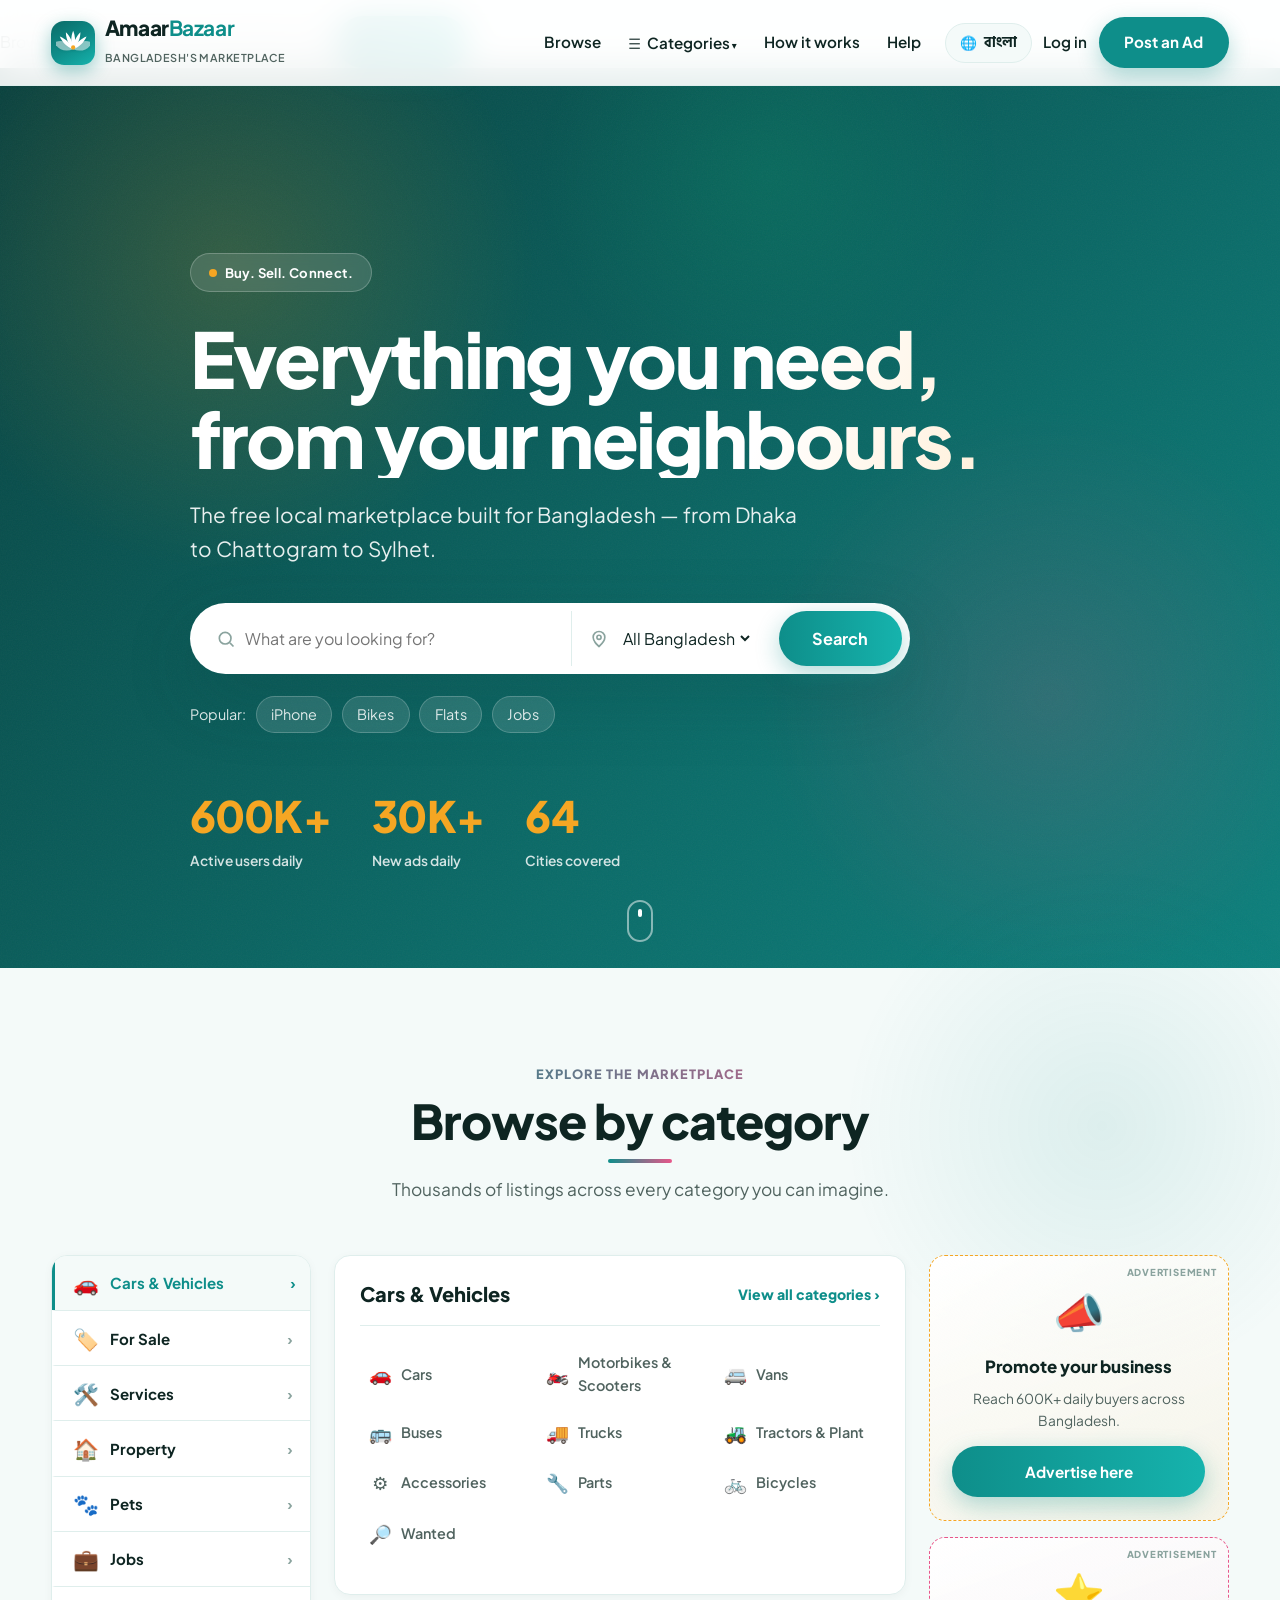
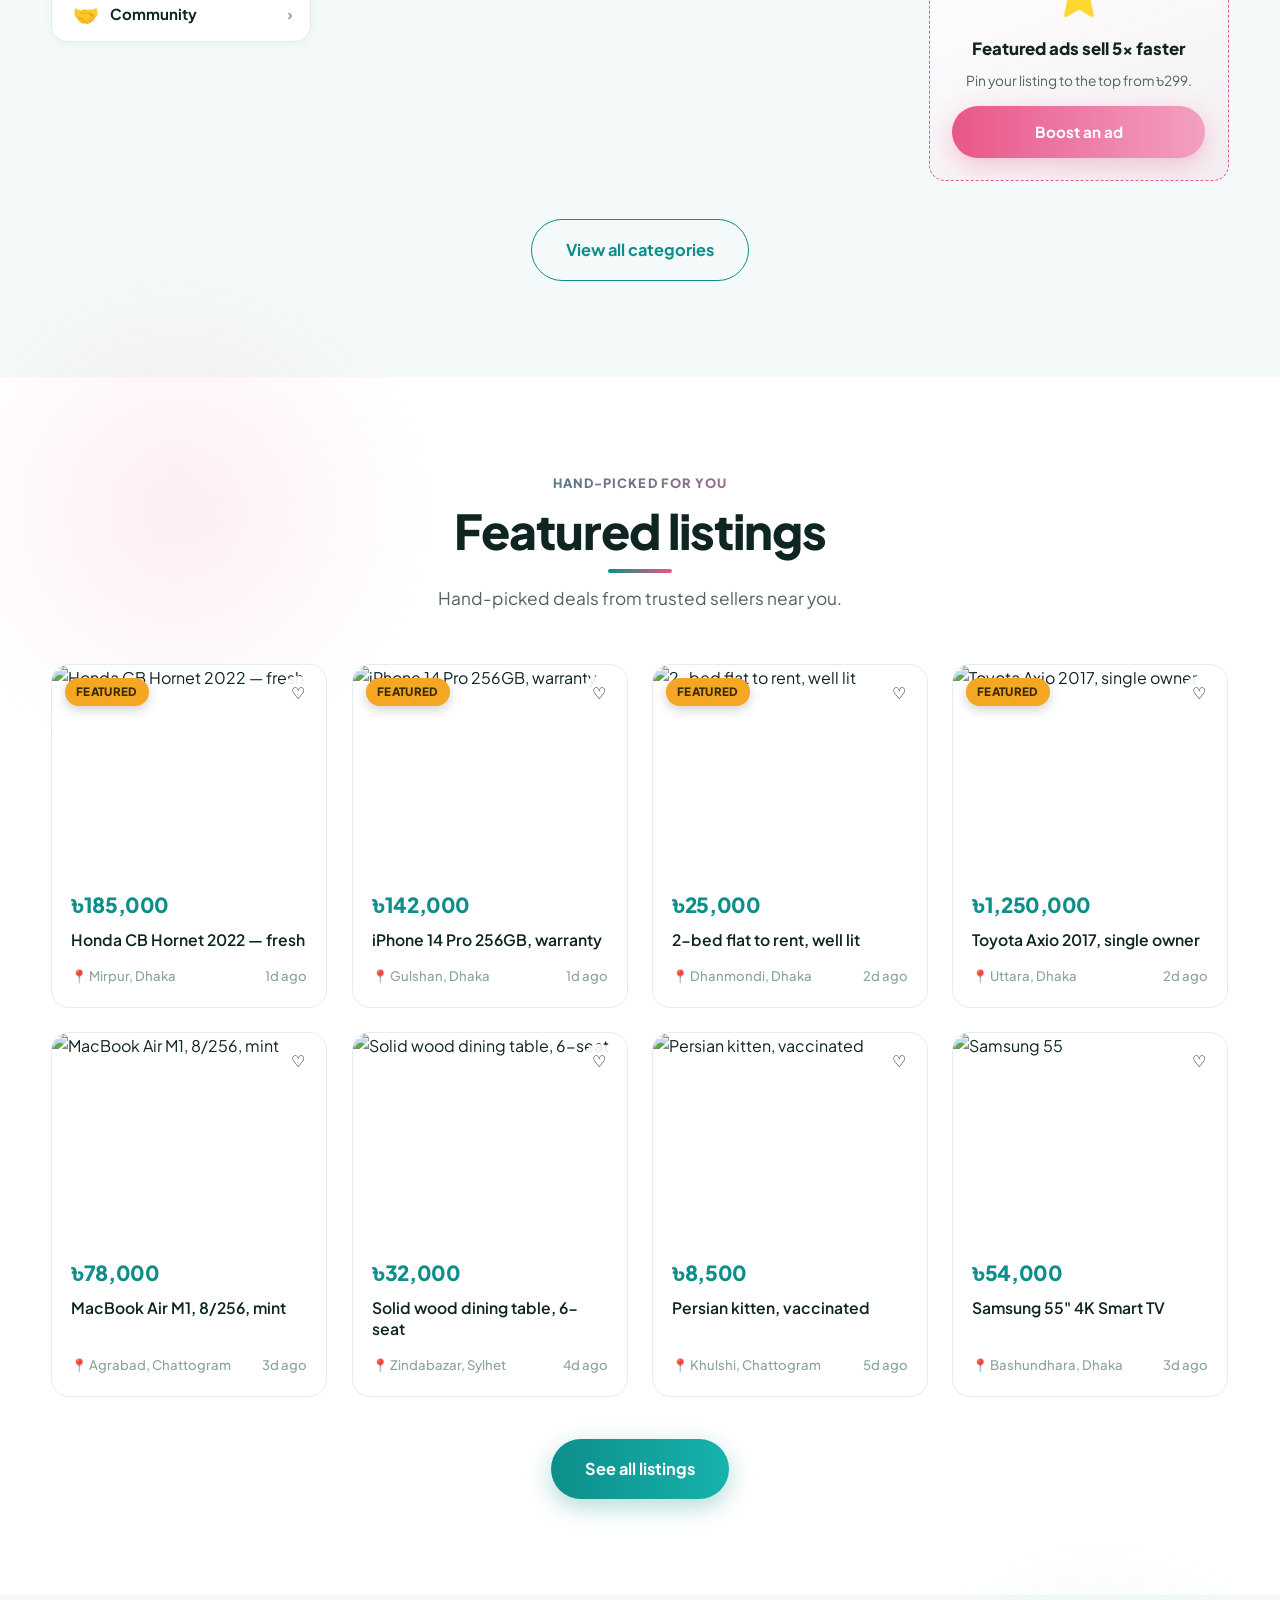
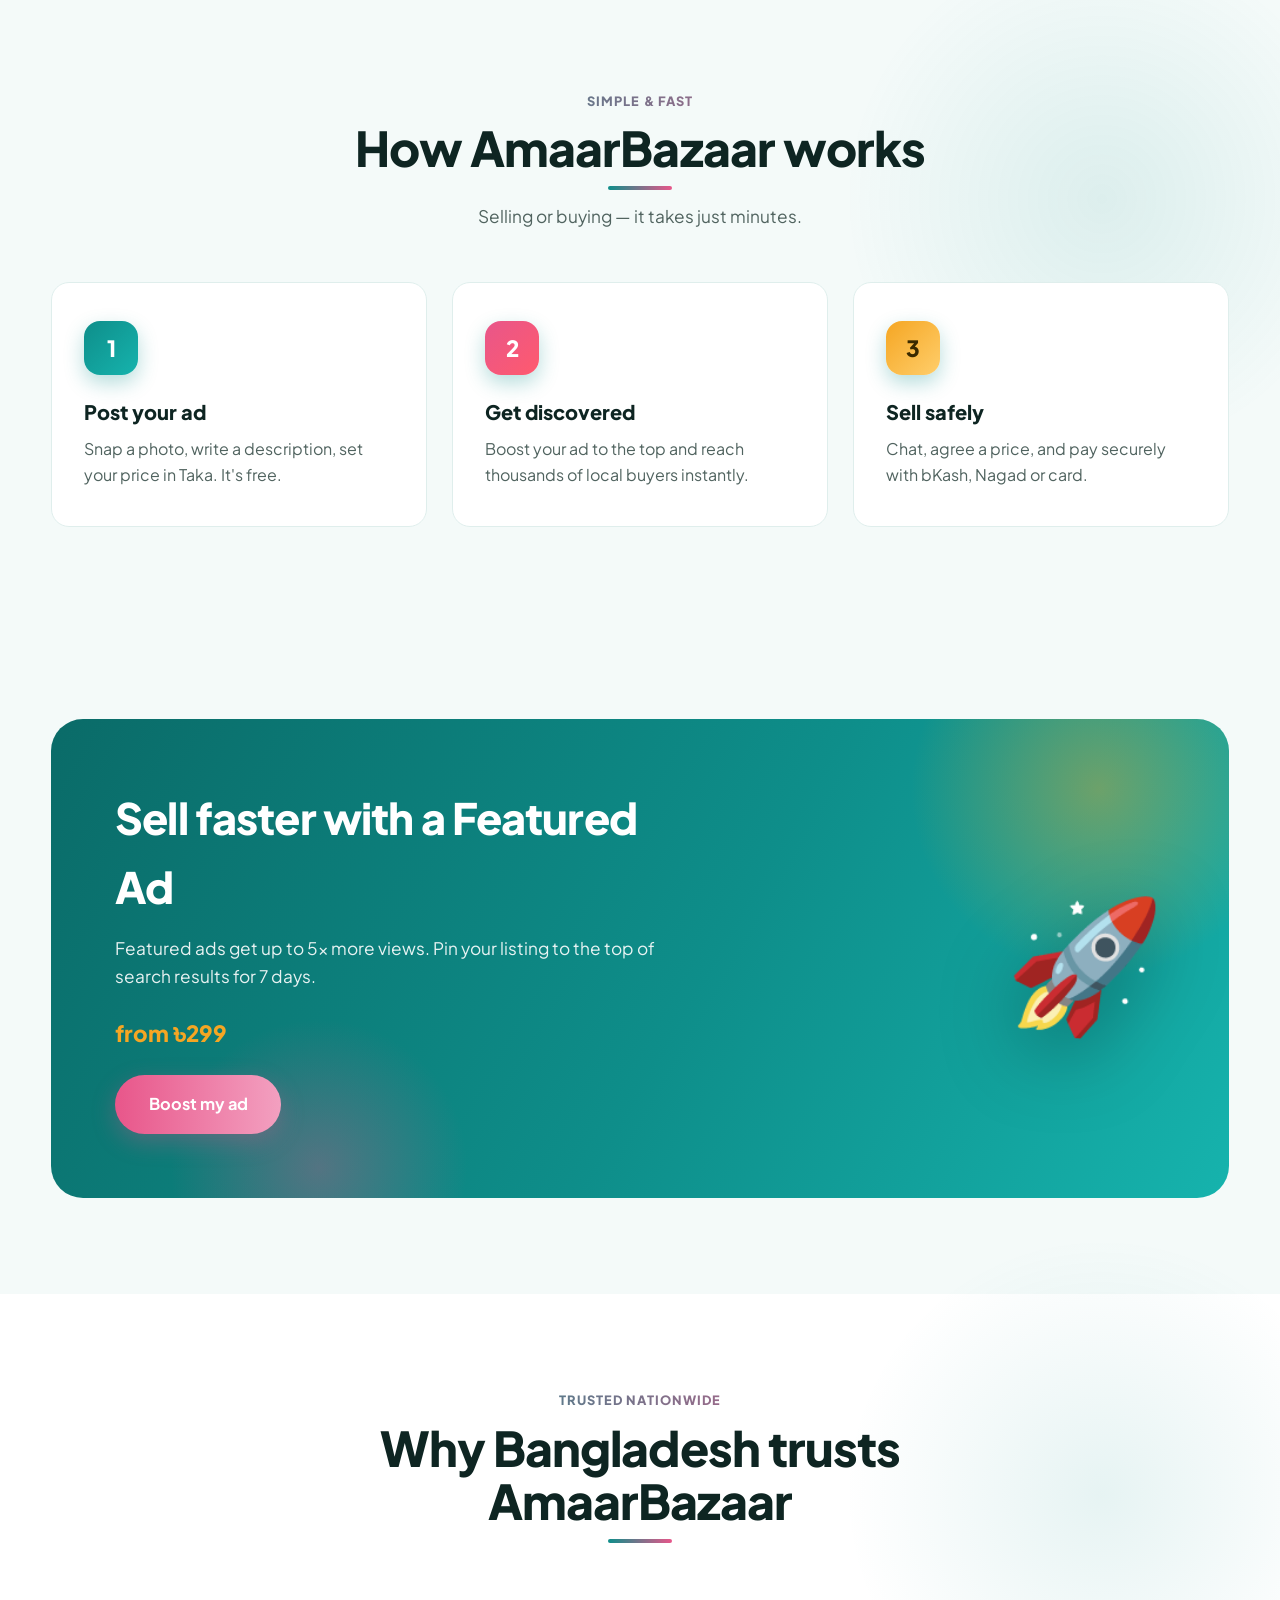
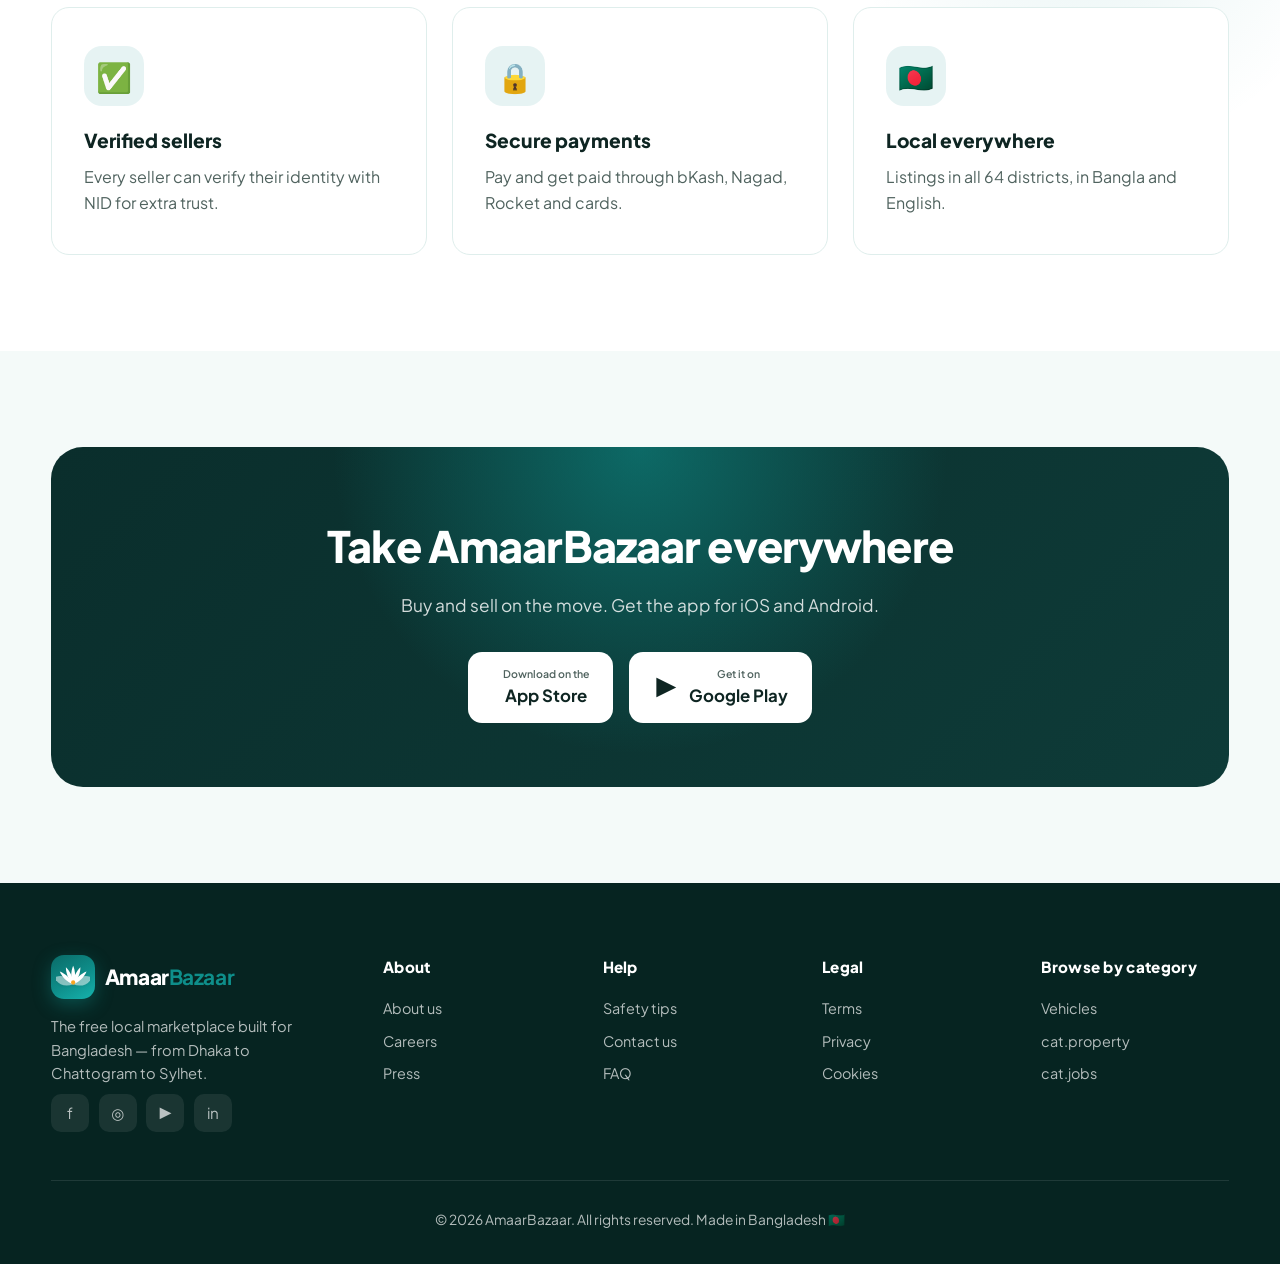
==== commit 691487c1: "Add Gumtree-style category mega-menu, ad sidebars, and working auth - Nav mega-menu dropdown: all 7 " ====
--- a/index.html
+++ b/index.html
@@ -44,7 +44,10 @@
     </a>
     <nav class="nav__links">
       <a href="browse.html" class="nav__link" data-i18n="nav.browse">Browse</a>
-      <a href="#categories" class="nav__link" data-i18n="nav.categories">Categories</a>
+      <div class="nav__cats">
+        <a href="#categories" class="nav__link" data-i18n="nav.categories">Categories</a><span class="caret"> ▾</span>
+        <div class="mega" id="megaPanel"></div>
+      </div>
       <a href="#how" class="nav__link" data-i18n="nav.how">How it works</a>
       <a href="#trust" class="nav__link" data-i18n="nav.help">Help</a>
     </nav>
@@ -53,6 +56,8 @@
       <a href="#" class="nav__link" data-i18n="nav.login">Log in</a>
       <a href="post.html" class="btn btn--ghost" data-i18n="nav.post">Post an Ad</a>
       <button class="nav__burger" aria-label="Menu"><span></span><span></span><span></span></button>
+      <!-- auth.js injects the login/register modal here -->
+
     </div>
   </div>
 </header>
@@ -107,7 +112,26 @@
       <h2 class="section__title" data-i18n="cat.heading">Browse by category</h2>
       <p class="section__sub" data-i18n="cat.sub">Thousands of listings across every category you can imagine.</p>
     </div>
-    <div class="cat-grid" id="catGrid"></div>
+    <div class="cat-browser reveal">
+      <aside class="cat-rail" id="catRail"></aside>
+      <div class="cat-panel" id="catPanel"></div>
+      <aside class="ad-rail">
+        <div class="ad-slot ad-slot--gold">
+          <span class="ad-slot__tag" data-i18n="ad.label">Advertisement</span>
+          <div class="ad-slot__art">📣</div>
+          <h4 data-i18n="ad.promote_t">Promote your business</h4>
+          <p data-i18n="ad.promote_d">Reach 600K+ daily buyers across Bangladesh.</p>
+          <a href="post.html" class="btn btn--primary btn--block" data-i18n="ad.promote_btn">Advertise here</a>
+        </div>
+        <div class="ad-slot ad-slot--rose">
+          <span class="ad-slot__tag" data-i18n="ad.label">Advertisement</span>
+          <div class="ad-slot__art">⭐</div>
+          <h4 data-i18n="ad.feature_t">Featured ads sell 5× faster</h4>
+          <p data-i18n="ad.feature_d">Pin your listing to the top from ৳299.</p>
+          <a href="post.html" class="btn btn--red btn--block" data-i18n="ad.feature_btn">Boost an ad</a>
+        </div>
+      </aside>
+    </div>
     <div style="text-align:center;margin-top:2.4rem" class="reveal">
       <a href="browse.html" class="btn btn--outline btn--lg" data-i18n="cat.viewall">View all categories</a>
     </div>
@@ -211,6 +235,7 @@
 
 <script src="js/i18n.js"></script>
 <script src="js/data.js"></script>
+<script src="js/auth.js"></script>
 <script src="js/app.js"></script>
 </body>
 </html>
--- a/css/style.css
+++ b/css/style.css
@@ -141,17 +141,29 @@
 .section__title{font-size:clamp(1.9rem,4vw,3rem);font-weight:800;letter-spacing:-.02em;line-height:1.1;margin-bottom:.8rem}
 .section__sub{color:var(--grey-1);font-size:1.08rem}
 
-/* ---------- category grid ---------- */
-.cat-grid{display:grid;grid-template-columns:repeat(4,1fr);gap:1.2rem}
-.cat-card{background:#fff;border-radius:var(--radius);padding:2rem 1.4rem;text-align:center;border:1px solid var(--line);cursor:pointer;transition:.4s var(--ease);position:relative;overflow:hidden}
-.cat-card::before{content:"";position:absolute;inset:0;background:linear-gradient(135deg,var(--green),var(--green-l));opacity:0;transition:.4s;z-index:0}
-.cat-card:hover{transform:translateY(-8px);box-shadow:var(--shadow-lg);border-color:transparent}
-.cat-card:hover::before{opacity:1}
-.cat-card>*{position:relative;z-index:1;transition:.4s}
-.cat-card:hover .cat-card__name{color:#fff}
-.cat-card__icon{font-size:2.6rem;margin-bottom:.8rem;display:inline-block;transition:transform .5s var(--ease)}
-.cat-card:hover .cat-card__icon{transform:scale(1.18) rotate(-6deg)}
-.cat-card__name{font-weight:700;font-size:1.02rem}
+/* ---------- category grid (Gumtree-style) ---------- */
+.cat-grid{display:grid;grid-template-columns:repeat(auto-fit,minmax(280px,1fr));gap:1.6rem}
+
+.cat-main{background:#fff;border-radius:var(--radius);border:1px solid var(--line);overflow:hidden;box-shadow:0 2px 8px rgba(0,0,0,.04);transition:.3s var(--ease);animation:cardIn .6s var(--ease) both;animation-delay:calc(var(--i,0)*.06s)}
+.cat-main:hover{transform:translateY(-4px);box-shadow:0 8px 24px rgba(0,0,0,.08);border-color:var(--green)}
+
+.cat-main__header{padding:1.4rem;border-bottom:2px solid var(--green-l);background:linear-gradient(135deg,rgba(22,179,173,.04),transparent)}
+.cat-main__title{font-size:1.2rem;font-weight:800;color:var(--green);letter-spacing:-.01em;margin-bottom:.6rem}
+.cat-main__link{font-size:.85rem;font-weight:700;color:var(--green);text-decoration:none;transition:.3s;display:inline-block}
+.cat-main__link:hover{color:var(--green-d);text-decoration:underline}
+
+.cat-main__subcats{padding:.8rem}
+.cat-subcat{display:flex;align-items:center;padding:.65rem .8rem;margin-bottom:.4rem;border-radius:6px;text-decoration:none;color:var(--ink);font-size:.95rem;font-weight:500;transition:.3s var(--ease);position:relative;animation:fadeInUp .4s var(--ease) both;animation-delay:calc(var(--i,0)*.08s)}
+.cat-subcat:hover{background:var(--green-l);color:#fff;padding-left:1.2rem}
+.cat-subcat:last-child{margin-bottom:0}
+
+.cat-subcat--more{background:linear-gradient(135deg,rgba(22,179,173,.08),transparent);color:var(--green);font-weight:700}
+.cat-subcat--more:hover{background:var(--green);color:#fff;padding-left:1.2rem}
+
+.cat-subcat__icon{font-size:1.4rem;margin-right:.8rem;display:inline-block;transition:transform .3s var(--ease)}
+.cat-subcat:hover .cat-subcat__icon{transform:scale(1.15)}
+
+.cat-subcat__name{font-weight:600}
 
 /* ---------- listing cards ---------- */
 .listing-grid{display:grid;grid-template-columns:repeat(4,1fr);gap:1.5rem}
@@ -279,7 +291,8 @@
 .page-top p{color:rgba(255,255,255,.88);font-size:1.1rem;max-width:560px}
 
 /* ---------- browse layout ---------- */
-.browse-wrap{display:grid;grid-template-columns:280px 1fr;gap:2rem;padding:3rem 0 5rem;align-items:start}
+.browse-wrap{display:grid;grid-template-columns:260px minmax(0,1fr) 260px;gap:2rem;padding:3rem 0 5rem;align-items:start}
+.browse-ads{position:sticky;top:90px}
 .filters{background:#fff;border-radius:var(--radius);border:1px solid var(--line);padding:1.6rem;position:sticky;top:90px}
 .filters h3{font-size:1.15rem;font-weight:800;margin-bottom:1.2rem;display:flex;align-items:center;gap:.5rem}
 .filters .field{margin-bottom:1.1rem}
@@ -370,6 +383,7 @@
 .cat-card,.card{opacity:0}
 .cat-card.in,.card.in{animation:cardIn .6s var(--ease) both;animation-delay:calc(var(--i,0)*.06s)}
 @keyframes cardIn{from{opacity:0;transform:translateY(28px) scale(.97)}to{opacity:1;transform:none}}
+@keyframes fadeInUp{from{opacity:0;transform:translateY(16px)}to{opacity:1;transform:none}}
 
 /* category card: glow ring + icon bounce on hover */
 .cat-card::after{content:"";position:absolute;inset:0;border-radius:var(--radius);z-index:0;opacity:0;
@@ -415,10 +429,111 @@
 /* nav links + footer cols already animate; add reveal for section subs */
 .section__sub{transition:opacity .8s .15s var(--ease),transform .8s .15s var(--ease)}
 
+/* ====================================================================
+   GUMTREE-STYLE MEGA MENU (nav dropdown)
+   ==================================================================== */
+.nav__cats{position:relative}
+.nav__cats>.nav__link{display:inline-flex;align-items:center;gap:.35rem;cursor:pointer}
+.nav__cats>.nav__link::before{content:"☰";font-size:.9rem;opacity:.8}
+.nav__cats .caret{font-size:.62rem;transition:transform .3s var(--ease)}
+.nav__cats:hover .caret{transform:rotate(180deg)}
+.mega{position:absolute;top:calc(100% + 14px);left:50%;transform:translateX(-50%) translateY(10px);
+  width:min(960px,92vw);background:#fff;border:1px solid var(--line);border-radius:18px;
+  box-shadow:0 24px 60px rgba(10,58,56,.18);padding:1.4rem;z-index:1200;
+  opacity:0;visibility:hidden;pointer-events:none;transition:.28s var(--ease)}
+.nav__cats:hover .mega,.mega.open{opacity:1;visibility:visible;pointer-events:auto;transform:translateX(-50%) translateY(0)}
+.mega::before{content:"";position:absolute;top:-18px;left:0;right:0;height:18px} /* hover bridge */
+.mega__grid{display:grid;grid-template-columns:repeat(4,1fr);gap:.4rem 1.4rem}
+.mega__group{padding:.2rem 0}
+.mega__group-title{display:flex;align-items:center;gap:.5rem;font-weight:800;font-size:.9rem;color:var(--green);
+  padding:.4rem .4rem;border-bottom:1px solid var(--line);margin-bottom:.35rem}
+.mega__link{display:flex;align-items:center;gap:.55rem;padding:.34rem .5rem;border-radius:8px;
+  font-size:.86rem;color:var(--grey-1);font-weight:600;transition:.2s var(--ease)}
+.mega__link:hover{background:var(--green-l);color:#fff;transform:translateX(3px)}
+.mega__link .ic{font-size:1rem;width:1.2rem;text-align:center}
+.mega__foot{display:flex;justify-content:space-between;align-items:center;margin-top:1rem;padding-top:1rem;border-top:1px solid var(--line)}
+.mega__foot a{font-weight:800;color:var(--green);font-size:.9rem}
+
+/* ====================================================================
+   GUMTREE-STYLE CATEGORY BROWSER (homepage) — rail + flyout + ad
+   ==================================================================== */
+.cat-browser{display:grid;grid-template-columns:260px 1fr 300px;gap:1.4rem;align-items:start}
+/* left rail of category groups */
+.cat-rail{background:#fff;border:1px solid var(--line);border-radius:16px;overflow:hidden;box-shadow:0 2px 10px rgba(0,0,0,.04)}
+.cat-rail__item{display:flex;align-items:center;gap:.7rem;width:100%;text-align:left;padding:.85rem 1.1rem;
+  font-weight:700;font-size:.94rem;color:var(--ink);background:none;border:none;border-left:3px solid transparent;
+  cursor:pointer;font-family:inherit;transition:.2s var(--ease)}
+.cat-rail__item+.cat-rail__item{border-top:1px solid var(--line)}
+.cat-rail__item .ic{font-size:1.3rem;width:1.6rem;text-align:center}
+.cat-rail__item .arrow{margin-left:auto;color:var(--grey-2);transition:transform .2s}
+.cat-rail__item:hover,.cat-rail__item.active{background:var(--bg);color:var(--green);border-left-color:var(--green)}
+.cat-rail__item.active .arrow{transform:translateX(3px);color:var(--green)}
+/* flyout panel: subcategories across & down */
+.cat-panel{background:#fff;border:1px solid var(--line);border-radius:16px;padding:1.4rem 1.6rem;min-height:340px;box-shadow:0 2px 10px rgba(0,0,0,.04)}
+.cat-panel__head{display:flex;justify-content:space-between;align-items:center;margin-bottom:1.1rem;padding-bottom:.9rem;border-bottom:1px solid var(--line)}
+.cat-panel__title{font-size:1.25rem;font-weight:800;color:var(--ink)}
+.cat-panel__all{font-weight:800;color:var(--green);font-size:.88rem}
+.cat-panel__grid{display:grid;grid-template-columns:repeat(3,1fr);gap:.3rem .8rem}
+.cat-flink{display:flex;align-items:center;gap:.6rem;padding:.5rem .55rem;border-radius:9px;color:var(--grey-1);
+  font-weight:600;font-size:.9rem;transition:.2s var(--ease);animation:fadeInUp .35s var(--ease) both;animation-delay:calc(var(--i,0)*.03s)}
+.cat-flink:hover{background:var(--green-l);color:#fff;transform:translateX(3px)}
+.cat-flink .ic{font-size:1.15rem;width:1.4rem;text-align:center}
+/* advertisement side space */
+.ad-rail{display:flex;flex-direction:column;gap:1rem;position:sticky;top:90px}
+.ad-slot{background:linear-gradient(160deg,#fff,var(--bg));border:1px dashed var(--green-l);border-radius:16px;
+  padding:1.4rem;text-align:center;position:relative;overflow:hidden}
+.ad-slot__tag{position:absolute;top:.6rem;right:.7rem;font-size:.6rem;font-weight:800;letter-spacing:.08em;
+  text-transform:uppercase;color:var(--grey-2)}
+.ad-slot__art{font-size:2.6rem;margin-bottom:.6rem}
+.ad-slot h4{font-size:1.05rem;font-weight:800;color:var(--ink);margin-bottom:.4rem}
+.ad-slot p{font-size:.86rem;color:var(--grey-1);margin-bottom:.9rem}
+.ad-slot--gold{border-color:var(--gold);background:linear-gradient(160deg,#fff,rgba(245,166,35,.08))}
+.ad-slot--rose{border-color:var(--accent);background:linear-gradient(160deg,#fff,rgba(232,86,138,.07))}
+
+/* ====================================================================
+   AUTH MODAL (login / register)
+   ==================================================================== */
+.modal__panel--auth{width:min(420px,94vw)}
+.modal__panel--auth .modal__head{text-align:center;padding-top:2rem}
+.auth-logo{width:54px;height:54px;margin:0 auto .8rem;border-radius:15px;display:grid;place-items:center;
+  background:linear-gradient(150deg,var(--primary-d),var(--primary) 55%,var(--primary-l));box-shadow:0 8px 20px rgba(14,142,138,.35)}
+.auth-logo svg{width:70%;height:70%}
+.auth-tabs{display:flex;gap:.4rem;background:var(--bg);border-radius:12px;padding:.35rem;margin:0 1.8rem}
+.auth-tab{flex:1;border:none;background:none;font-family:inherit;font-weight:700;font-size:.92rem;color:var(--grey-1);
+  padding:.6rem;border-radius:9px;cursor:pointer;transition:.2s var(--ease)}
+.auth-tab.active{background:#fff;color:var(--green);box-shadow:0 2px 8px rgba(0,0,0,.08)}
+.auth-form{animation:fade .3s var(--ease)}
+.auth-error{color:#dc2626;font-size:.85rem;font-weight:600;min-height:1.1rem;margin-bottom:.4rem}
+.auth-error:empty{min-height:0;margin:0}
+.auth-hint{text-align:center;font-size:.78rem;color:var(--grey-2);margin-top:.9rem}
+
+/* account dropdown menu (logged-in) */
+.account-menu{position:fixed;min-width:220px;background:#fff;border:1px solid var(--line);border-radius:14px;
+  box-shadow:0 20px 50px rgba(10,58,56,.2);padding:.5rem;z-index:1500;
+  opacity:0;visibility:hidden;transform:translateY(-8px);transition:.22s var(--ease)}
+.account-menu.open{opacity:1;visibility:visible;transform:translateY(0)}
+.account-menu__head{padding:.7rem .8rem;border-bottom:1px solid var(--line);margin-bottom:.4rem;display:flex;flex-direction:column}
+.account-menu__head strong{font-size:.96rem;color:var(--ink)}
+.account-menu__head span{font-size:.78rem;color:var(--grey-2)}
+.account-menu__item{display:flex;align-items:center;gap:.5rem;width:100%;text-align:left;padding:.6rem .8rem;
+  border:none;background:none;font-family:inherit;font-weight:600;font-size:.9rem;color:var(--ink);
+  border-radius:9px;cursor:pointer;transition:.2s}
+.account-menu__item:hover{background:var(--bg);color:var(--green)}
+.account-menu__logout{color:var(--accent)}
+.account-menu__logout:hover{background:rgba(232,86,138,.08);color:var(--accent)}
+
 /* ---------- responsive ---------- */
 @media(max-width:1080px){
-  .cat-grid,.listing-grid{grid-template-columns:repeat(3,1fr)}
+  .cat-grid{grid-template-columns:repeat(2,1fr)}
+  .listing-grid{grid-template-columns:repeat(3,1fr)}
   .footer__top{grid-template-columns:1fr 1fr 1fr}
+  .cat-browser{grid-template-columns:230px 1fr}
+  .ad-rail{grid-column:1/-1;flex-direction:row;position:static}
+  .ad-rail .ad-slot{flex:1}
+  .cat-panel__grid{grid-template-columns:repeat(2,1fr)}
+  .mega__grid{grid-template-columns:repeat(3,1fr)}
+  .browse-wrap{grid-template-columns:240px minmax(0,1fr)}
+  .browse-ads{display:none}
 }
 @media(max-width:860px){
   .nav__links{display:none}
@@ -427,8 +542,17 @@
   .nav__mobile.open{transform:none}
   .nav__mobile a{padding:.9rem 1rem;border-radius:12px;font-weight:700;color:var(--ink);transition:.3s}
   .nav__mobile a:hover{background:var(--bg)}
-  .cat-grid,.listing-grid{grid-template-columns:repeat(2,1fr)}
+  .cat-grid{grid-template-columns:1fr}
+  .listing-grid{grid-template-columns:repeat(2,1fr)}
   .steps,.trust-grid{grid-template-columns:1fr}
+  .cat-browser{grid-template-columns:1fr}
+  .cat-rail{display:flex;overflow-x:auto;scrollbar-width:none}
+  .cat-rail::-webkit-scrollbar{display:none}
+  .cat-rail__item{flex:0 0 auto;border-top:none!important;border-left:none;border-bottom:3px solid transparent;white-space:nowrap}
+  .cat-rail__item.active,.cat-rail__item:hover{border-left-color:transparent;border-bottom-color:var(--green)}
+  .cat-rail__item .arrow{display:none}
+  .ad-rail{flex-direction:column}
+  .mega{display:none}
   .search{flex-direction:column;border-radius:24px}
   .search__field+.search__field{border-left:none;border-top:1px solid var(--line)}
   .search__field--loc{max-width:none}
@@ -440,8 +564,11 @@
   .hero__stats{gap:1.6rem}
 }
 @media(max-width:520px){
-  .cat-grid{grid-template-columns:1fr 1fr}
+  .cat-grid{grid-template-columns:1fr}
+  .listing-grid{grid-template-columns:1fr}
   .footer__top{grid-template-columns:1fr}
+  .cat-panel__grid{grid-template-columns:1fr}
+  .ad-rail{flex-direction:column}
 }
 @media(prefers-reduced-motion:reduce){
   *{animation:none!important;transition-duration:.001s!important}
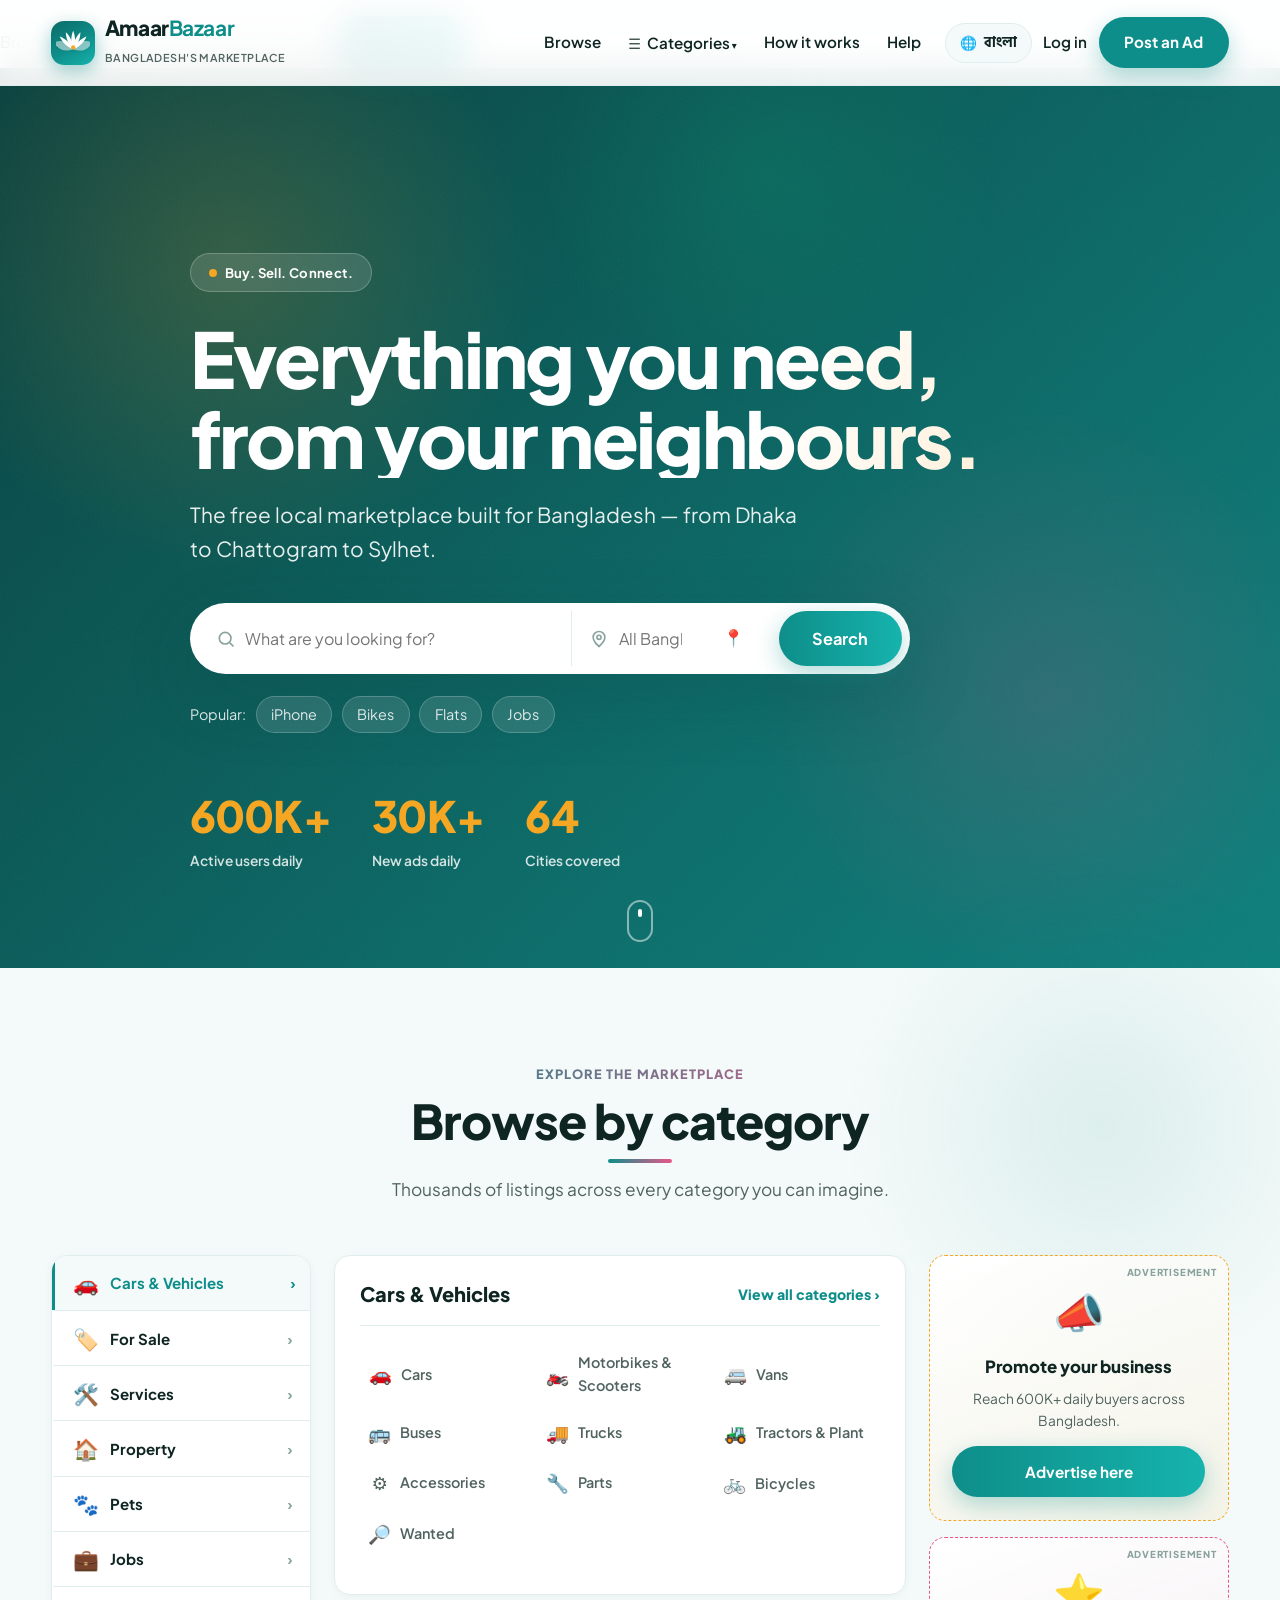
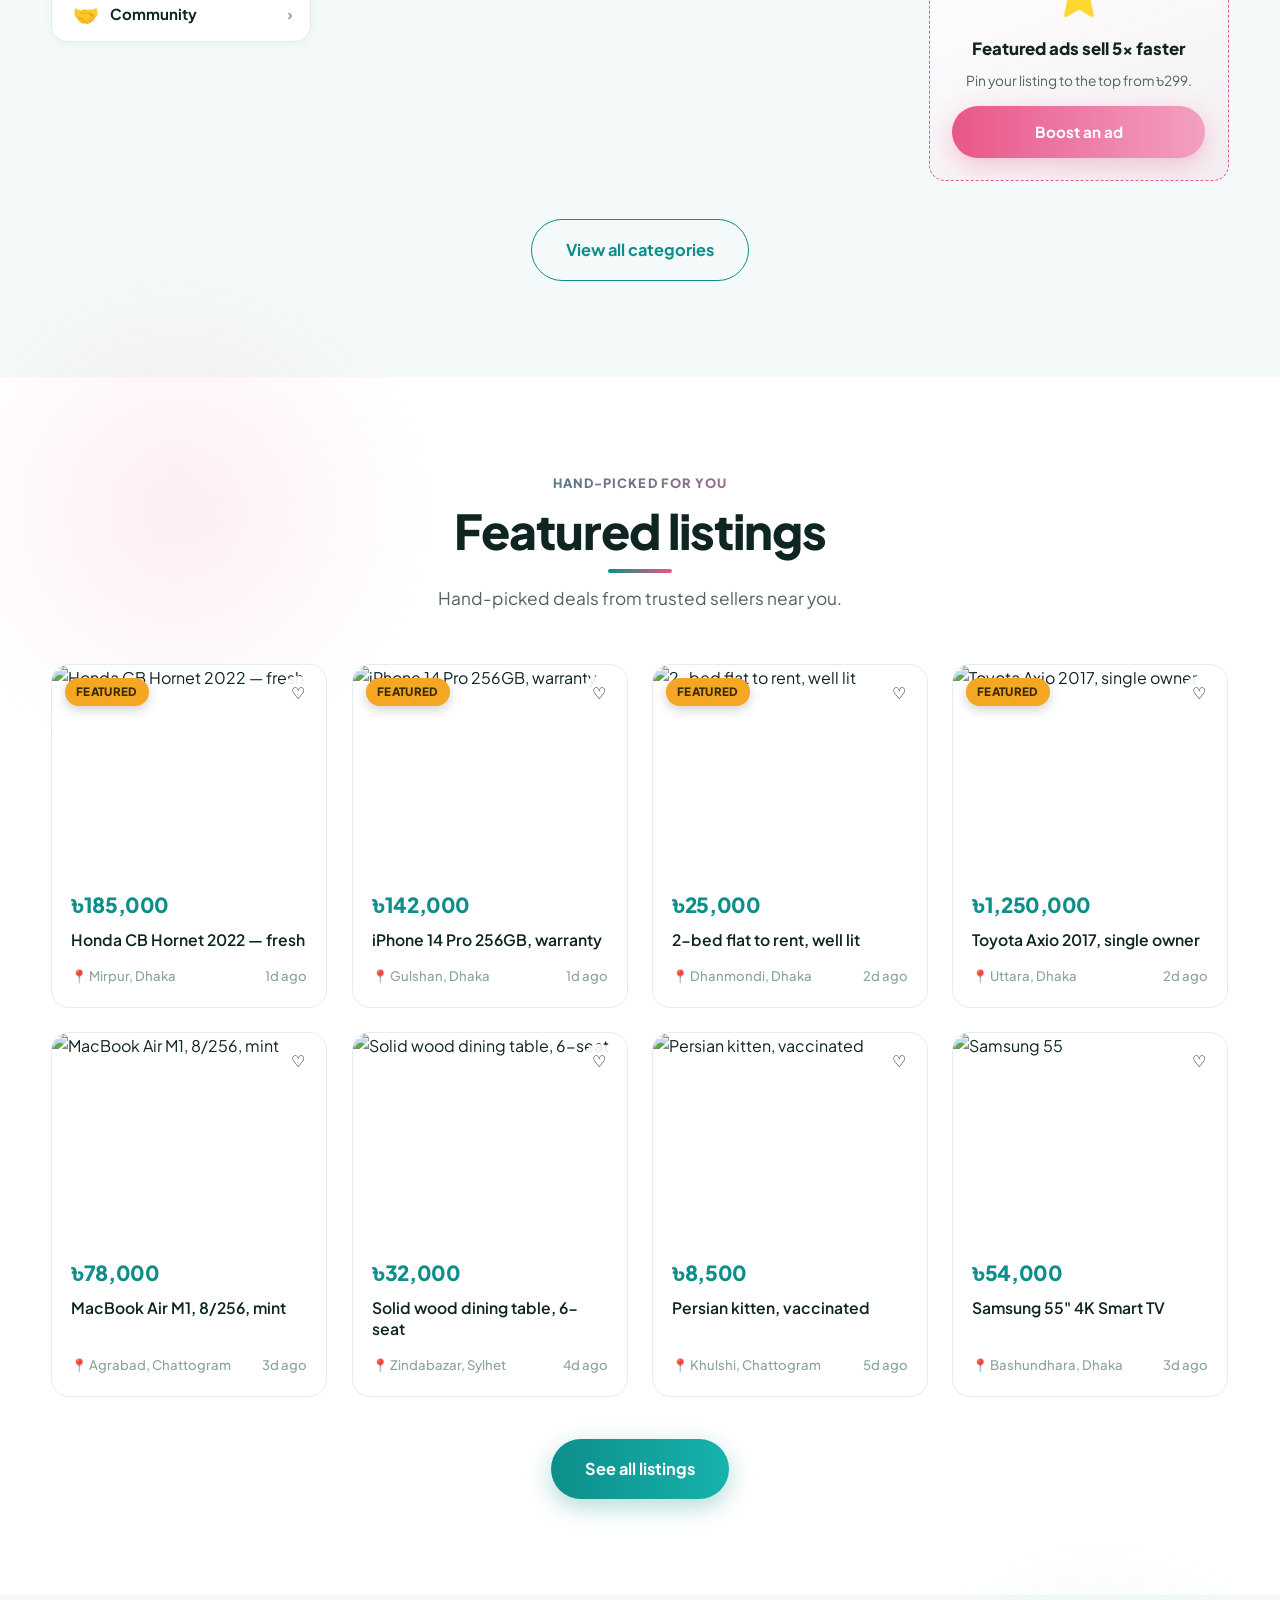
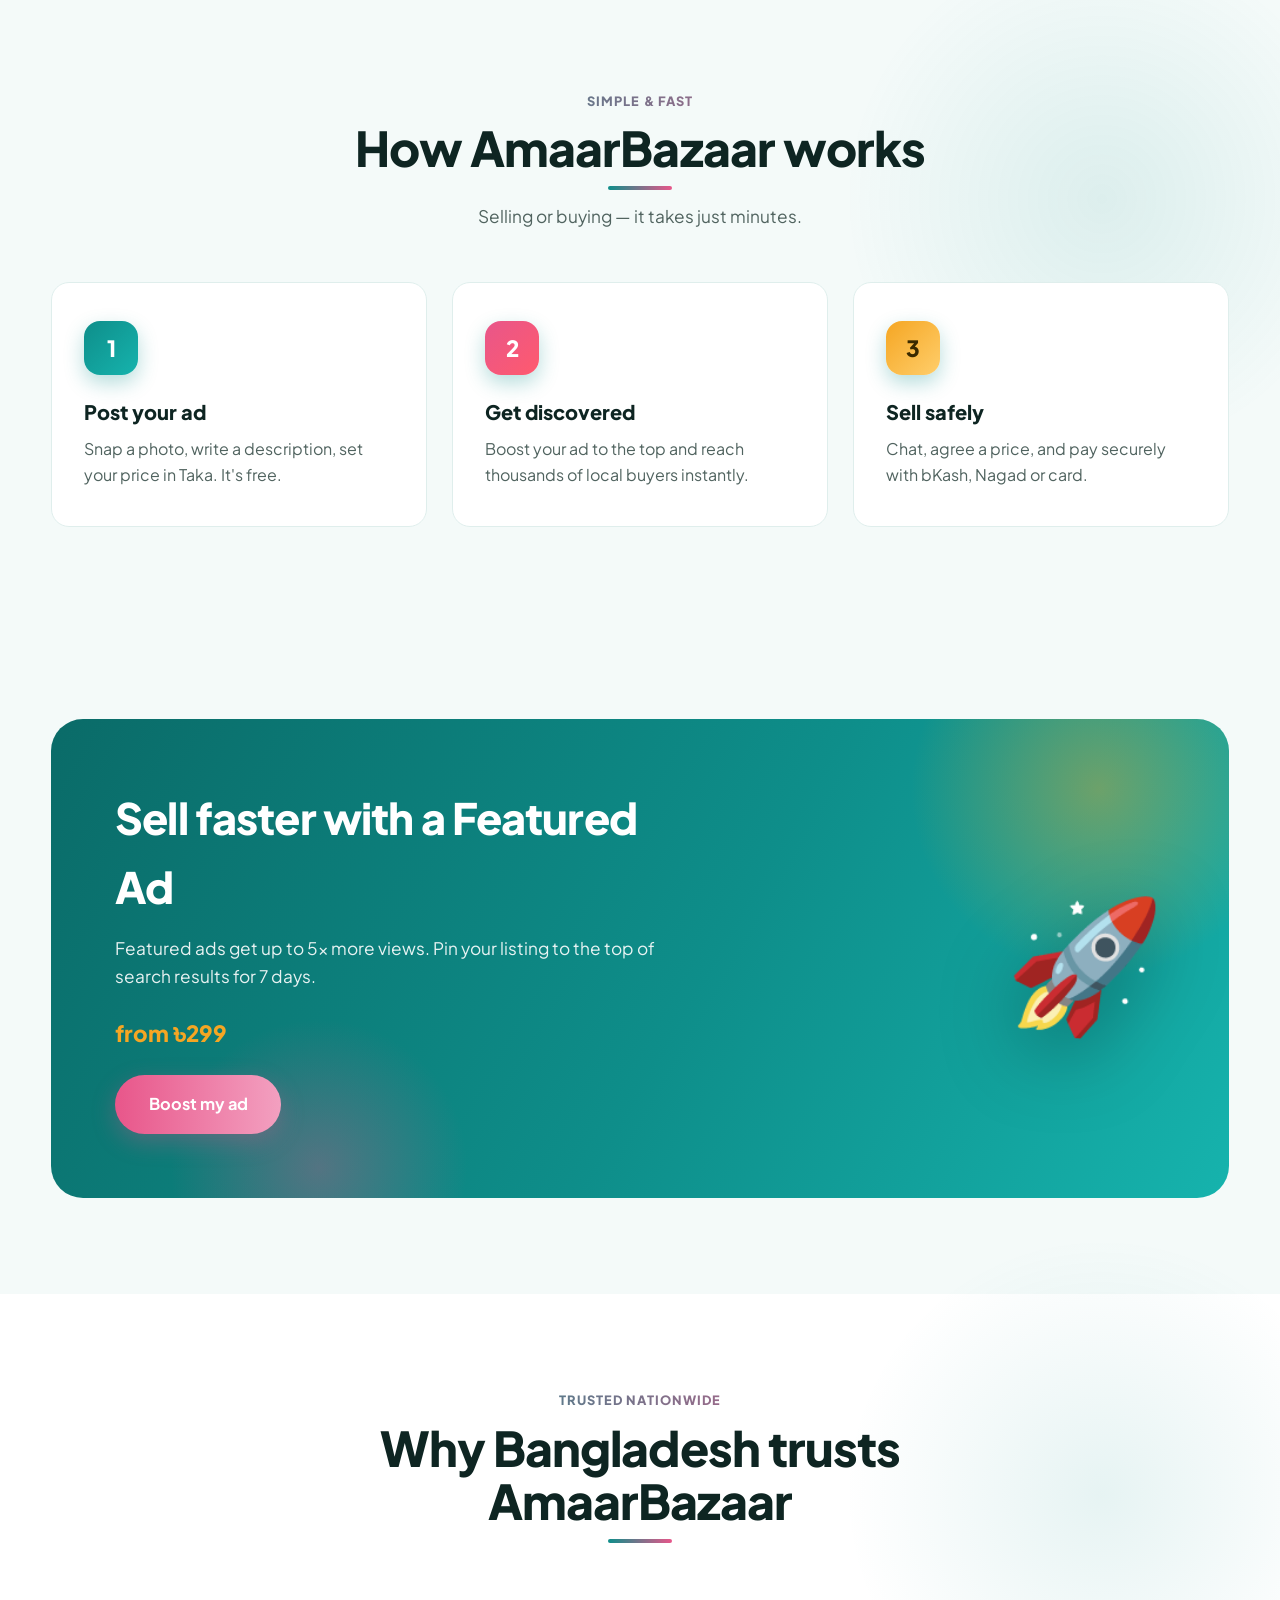
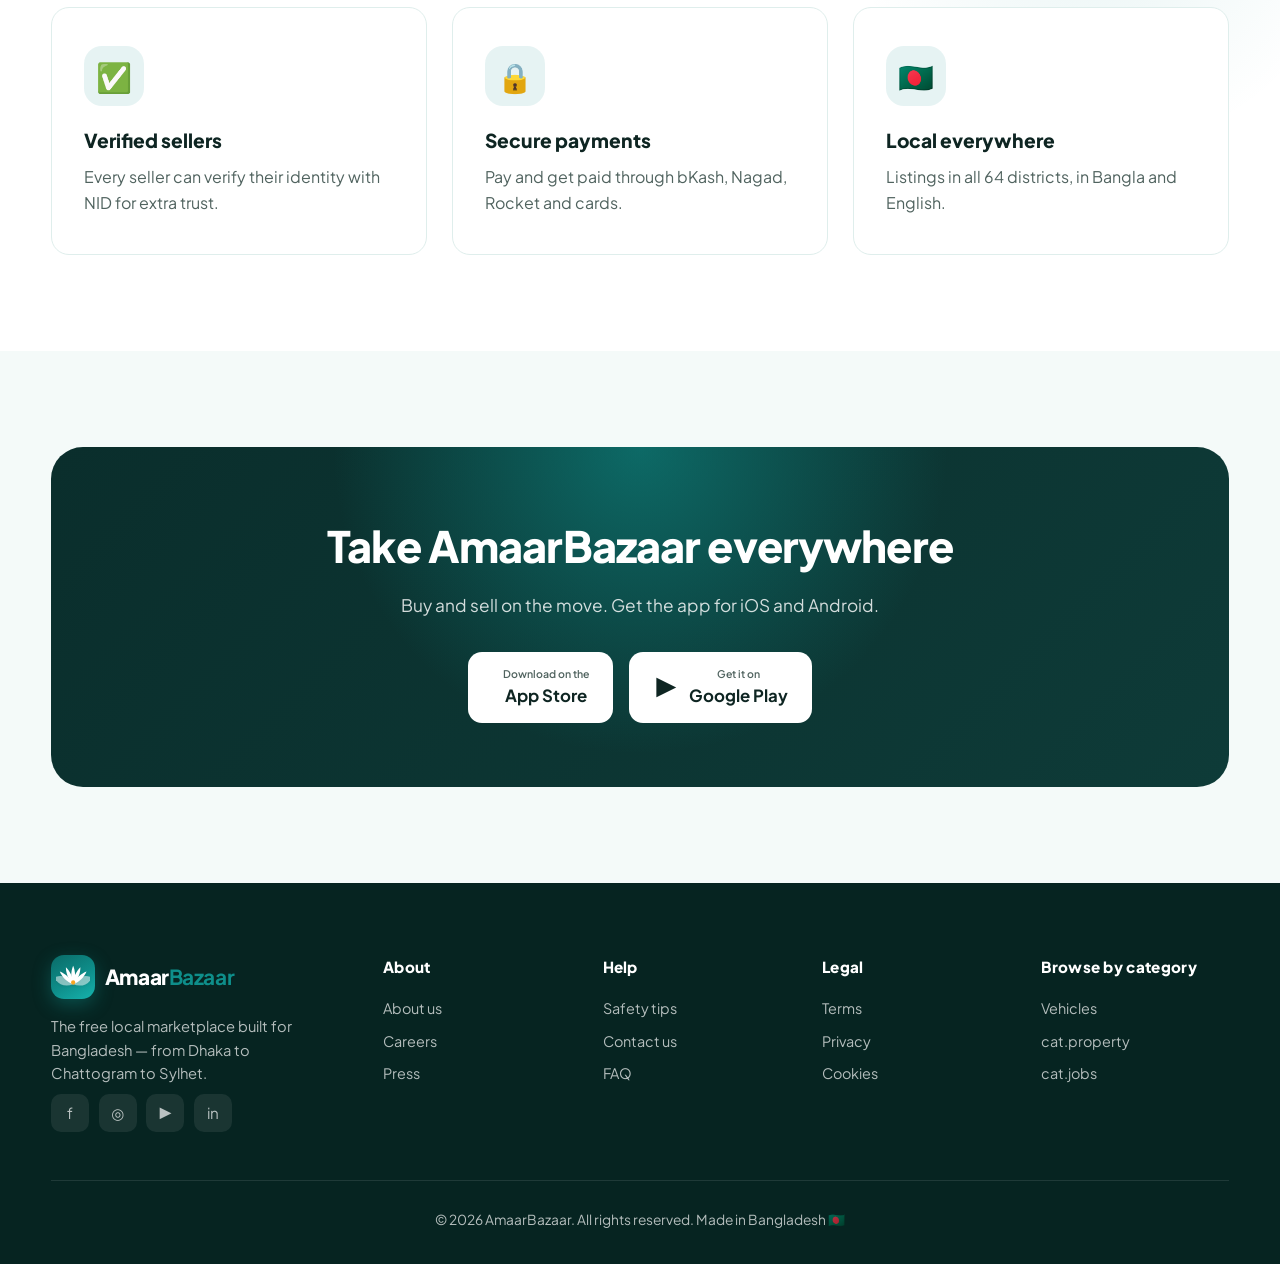
==== commit c01980b6: "Add persistent data store + full CRUD, working posting, payment, geolocation - New js/store.js: loca" ====
--- a/index.html
+++ b/index.html
@@ -84,7 +84,8 @@
       </div>
       <div class="search__field search__field--loc">
         <svg width="20" height="20" viewBox="0 0 24 24" fill="none" stroke="currentColor" stroke-width="2"><path d="M12 21s-7-6-7-11a7 7 0 0 1 14 0c0 5-7 11-7 11Z"/><circle cx="12" cy="10" r="2.5"/></svg>
-        <select><option data-i18n="hero.location_ph">All Bangladesh</option><option>Dhaka</option><option>Chattogram</option><option>Sylhet</option><option>Khulna</option><option>Rajshahi</option><option>Barishal</option><option>Rangpur</option></select>
+        <input id="heroLoc" type="text" data-citylist data-i18n-ph="hero.location_ph" placeholder="All Bangladesh">
+        <button type="button" class="geo-btn geo-btn--ghost" data-geo data-target="#heroLoc" title="Use my location" aria-label="Use my location">📍</button>
       </div>
       <button class="btn btn--primary btn--lg" type="submit"><span class="shine"></span><span data-i18n="hero.search_btn">Search</span></button>
     </form>
@@ -235,6 +236,7 @@
 
 <script src="js/i18n.js"></script>
 <script src="js/data.js"></script>
+<script src="js/store.js"></script>
 <script src="js/auth.js"></script>
 <script src="js/app.js"></script>
 </body>
--- a/css/style.css
+++ b/css/style.css
@@ -323,6 +323,26 @@
 .tier__tag{position:absolute;top:-10px;right:14px;background:var(--gold);color:#3a2a00;font-size:.68rem;font-weight:800;padding:.2rem .6rem;border-radius:999px;text-transform:uppercase;letter-spacing:.03em}
 .post-side{position:sticky;top:90px}
 
+/* ---------- location picker + geolocation ---------- */
+.loc-field{display:flex;gap:.5rem;align-items:stretch}
+.loc-field input{flex:1}
+.geo-btn{flex-shrink:0;width:46px;border:1.5px solid var(--line);background:#fff;border-radius:12px;cursor:pointer;
+  font-size:1.1rem;display:grid;place-items:center;transition:.25s var(--ease)}
+.geo-btn:hover{border-color:var(--green);background:rgba(14,142,138,.06);transform:translateY(-2px)}
+.geo-btn.is-loading{opacity:.6;pointer-events:none;animation:geoPulse 1s ease-in-out infinite}
+@keyframes geoPulse{50%{transform:scale(.92)}}
+.geo-btn--ghost{width:40px;border:none;background:transparent;font-size:1.05rem}
+.geo-btn--ghost:hover{background:var(--bg);transform:none}
+.field-hint{display:block;margin-top:.4rem;font-size:.78rem;color:var(--grey-2)}
+
+/* ---------- post success card ---------- */
+.post-success__card{background:var(--bg);border:1px solid var(--line);border-radius:14px;padding:1.1rem 1.2rem;
+  margin-top:1.2rem;text-align:left;font-size:.92rem;display:flex;flex-direction:column;gap:.45rem}
+.post-success__card strong{color:var(--ink)}
+.post-success__email{margin-top:.3rem;padding-top:.6rem;border-top:1px solid var(--line);color:var(--grey-1)}
+.post-success__email strong{color:var(--green)}
+.pay-email-note{color:var(--green);font-weight:600;font-size:.88rem;margin-top:-.4rem;margin-bottom:1.2rem}
+
 /* ---------- toast ---------- */
 .toast{position:fixed;bottom:24px;left:50%;transform:translateX(-50%) translateY(120%);background:var(--ink);color:#fff;padding:.9rem 1.5rem;border-radius:999px;font-weight:600;font-size:.92rem;box-shadow:var(--shadow-lg);z-index:3000;transition:transform .5s var(--ease);display:flex;align-items:center;gap:.5rem}
 .toast.show{transform:translateX(-50%) translateY(0)}
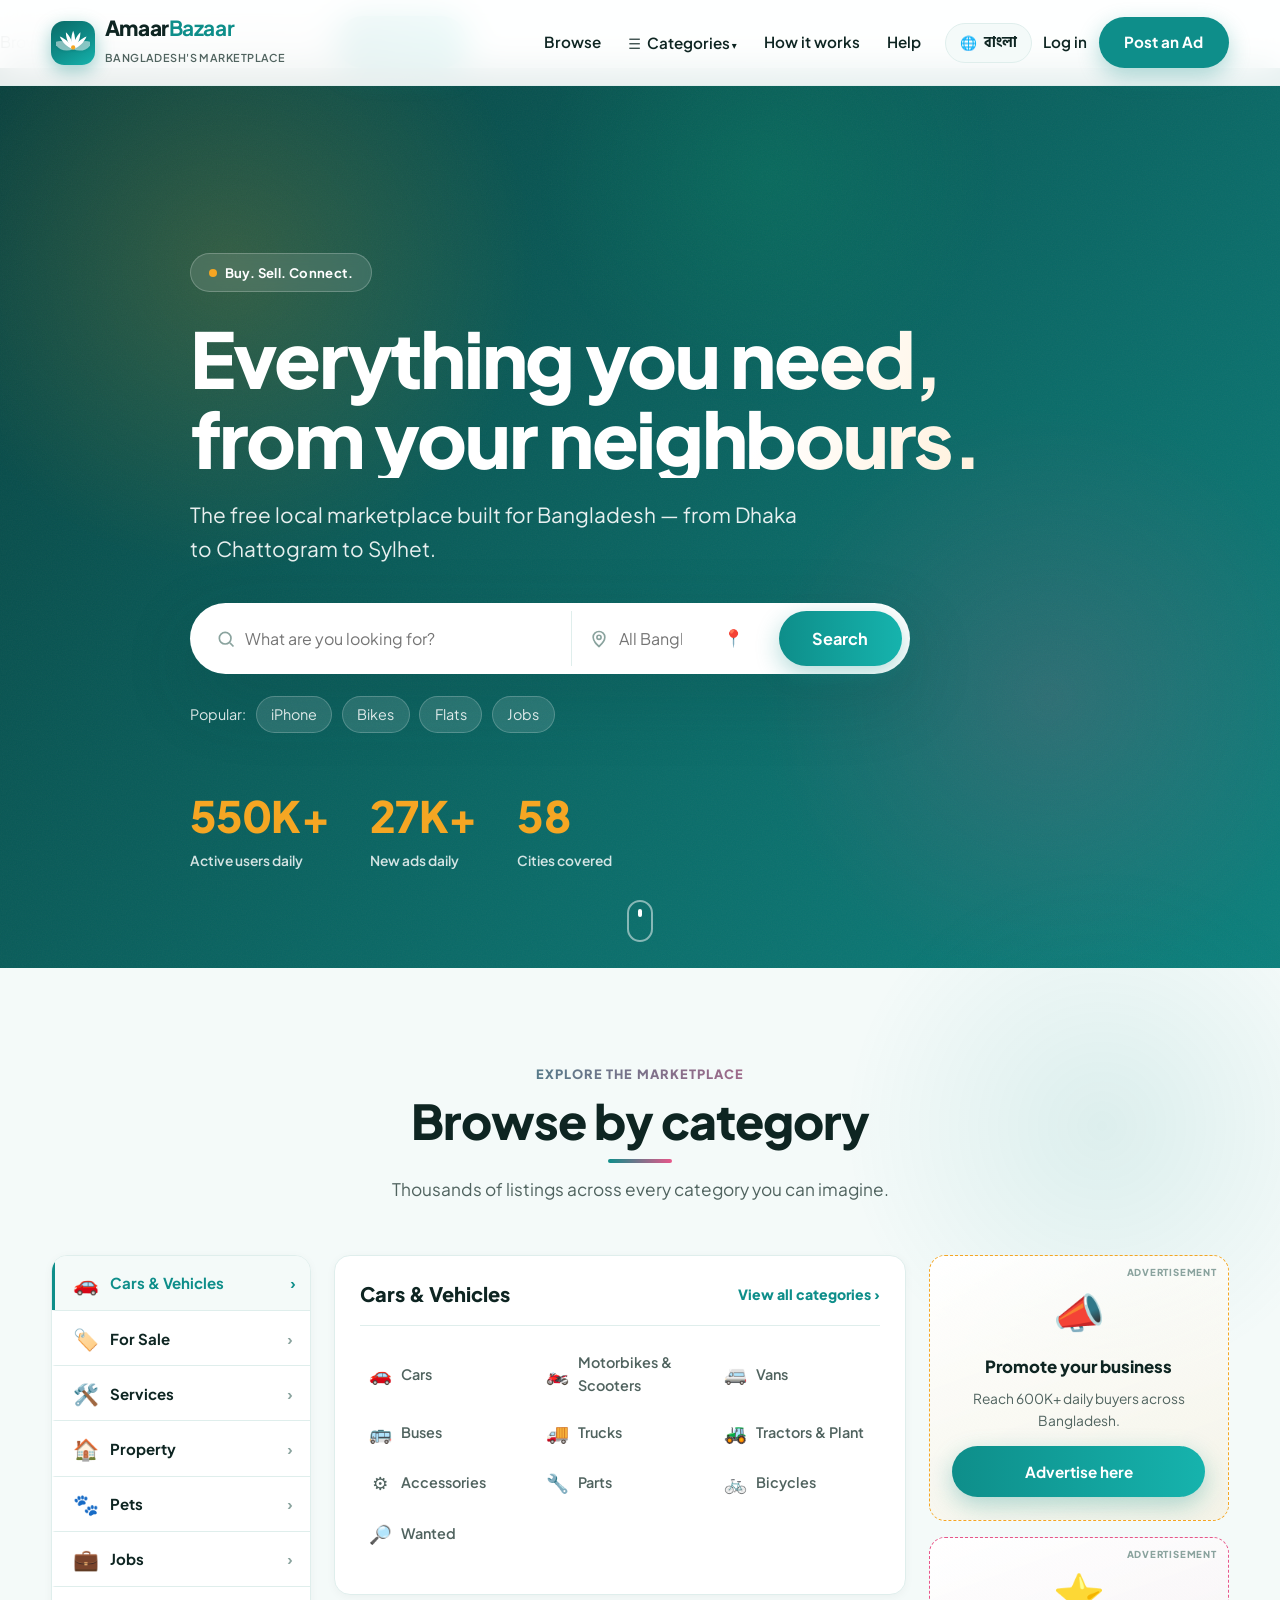
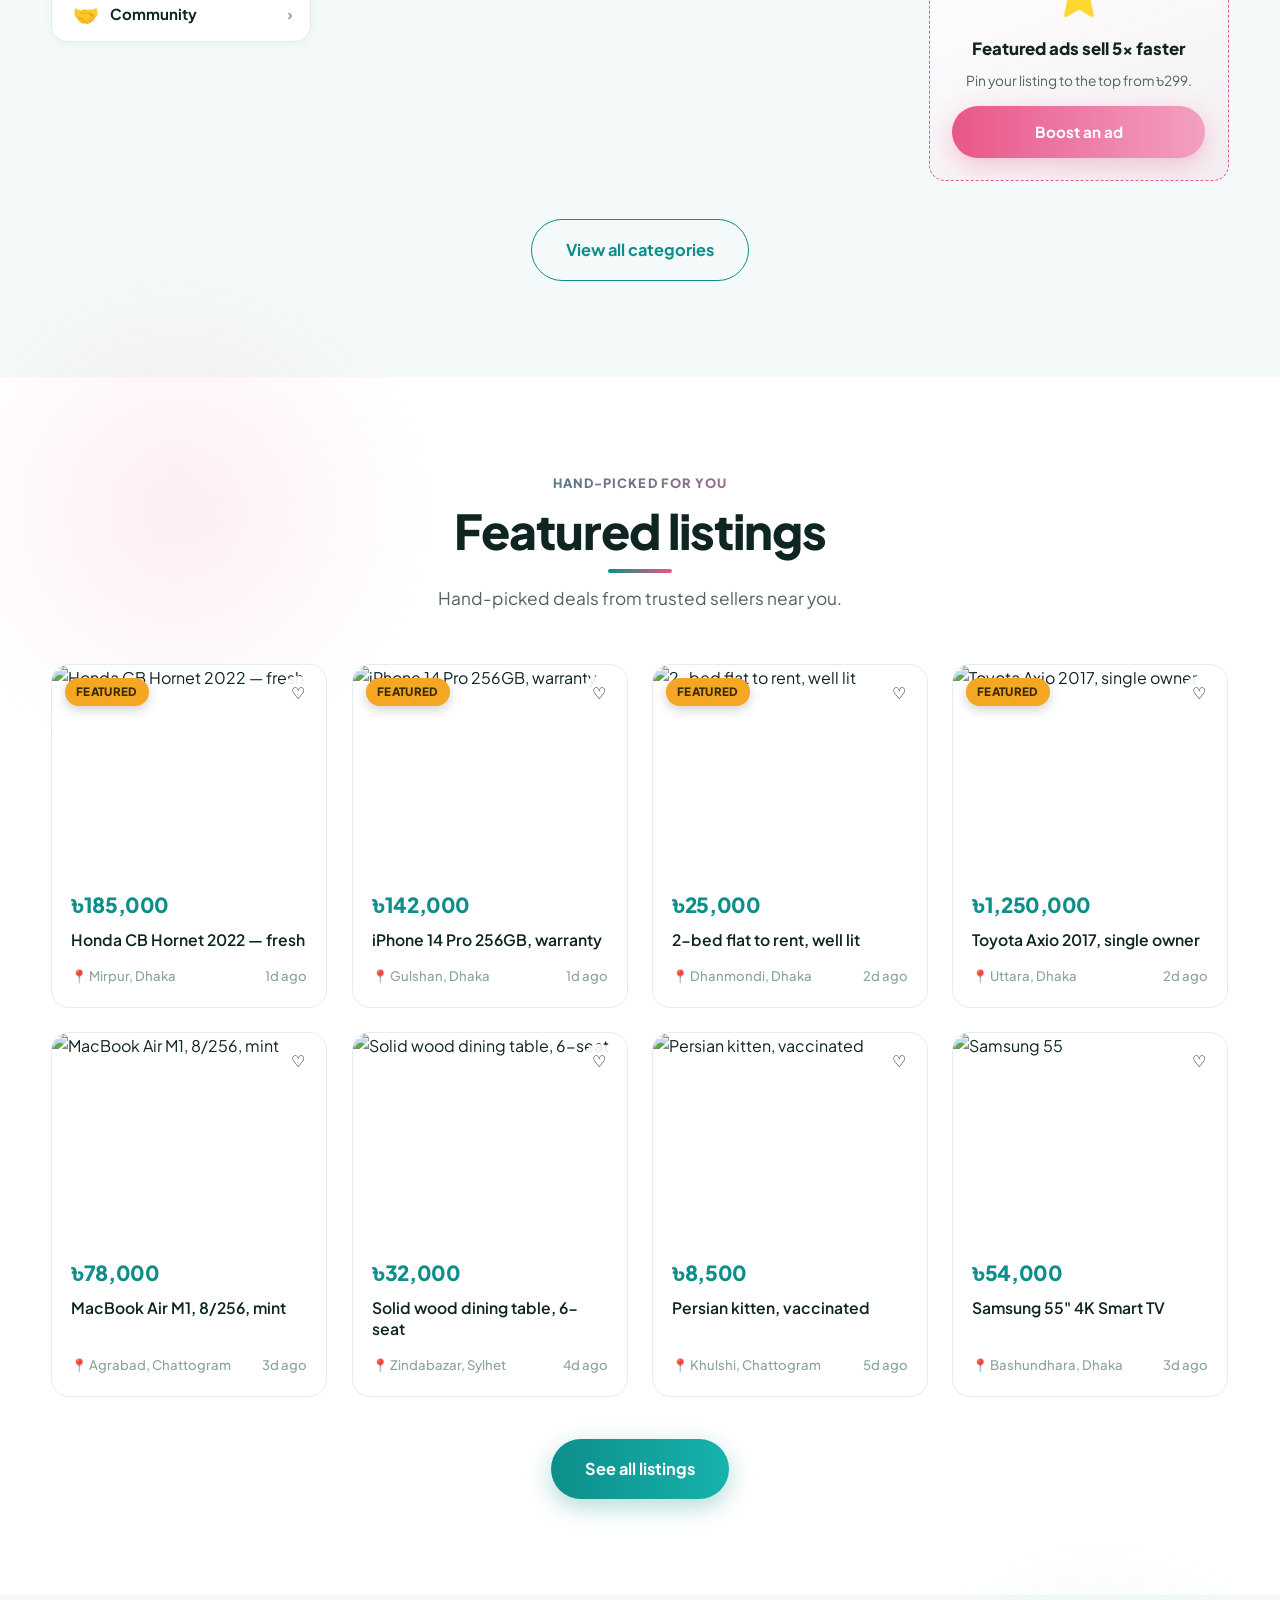
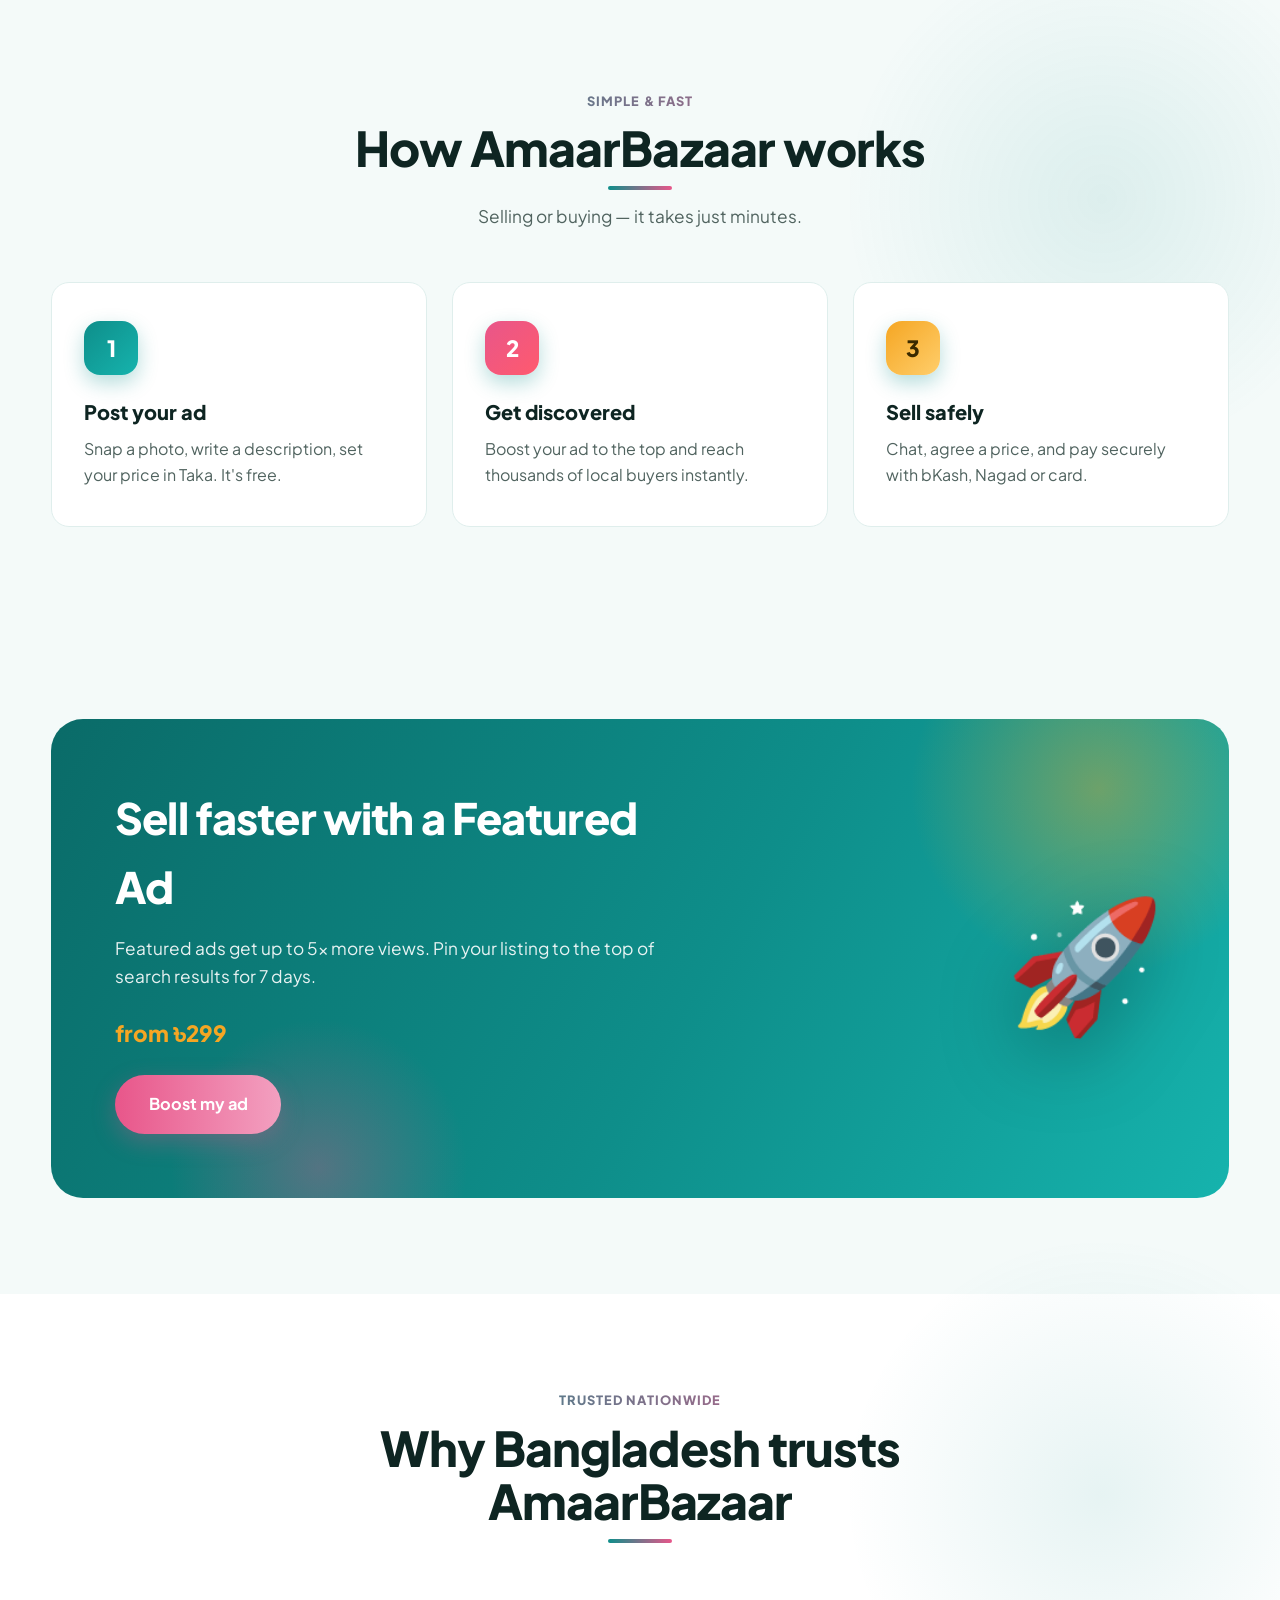
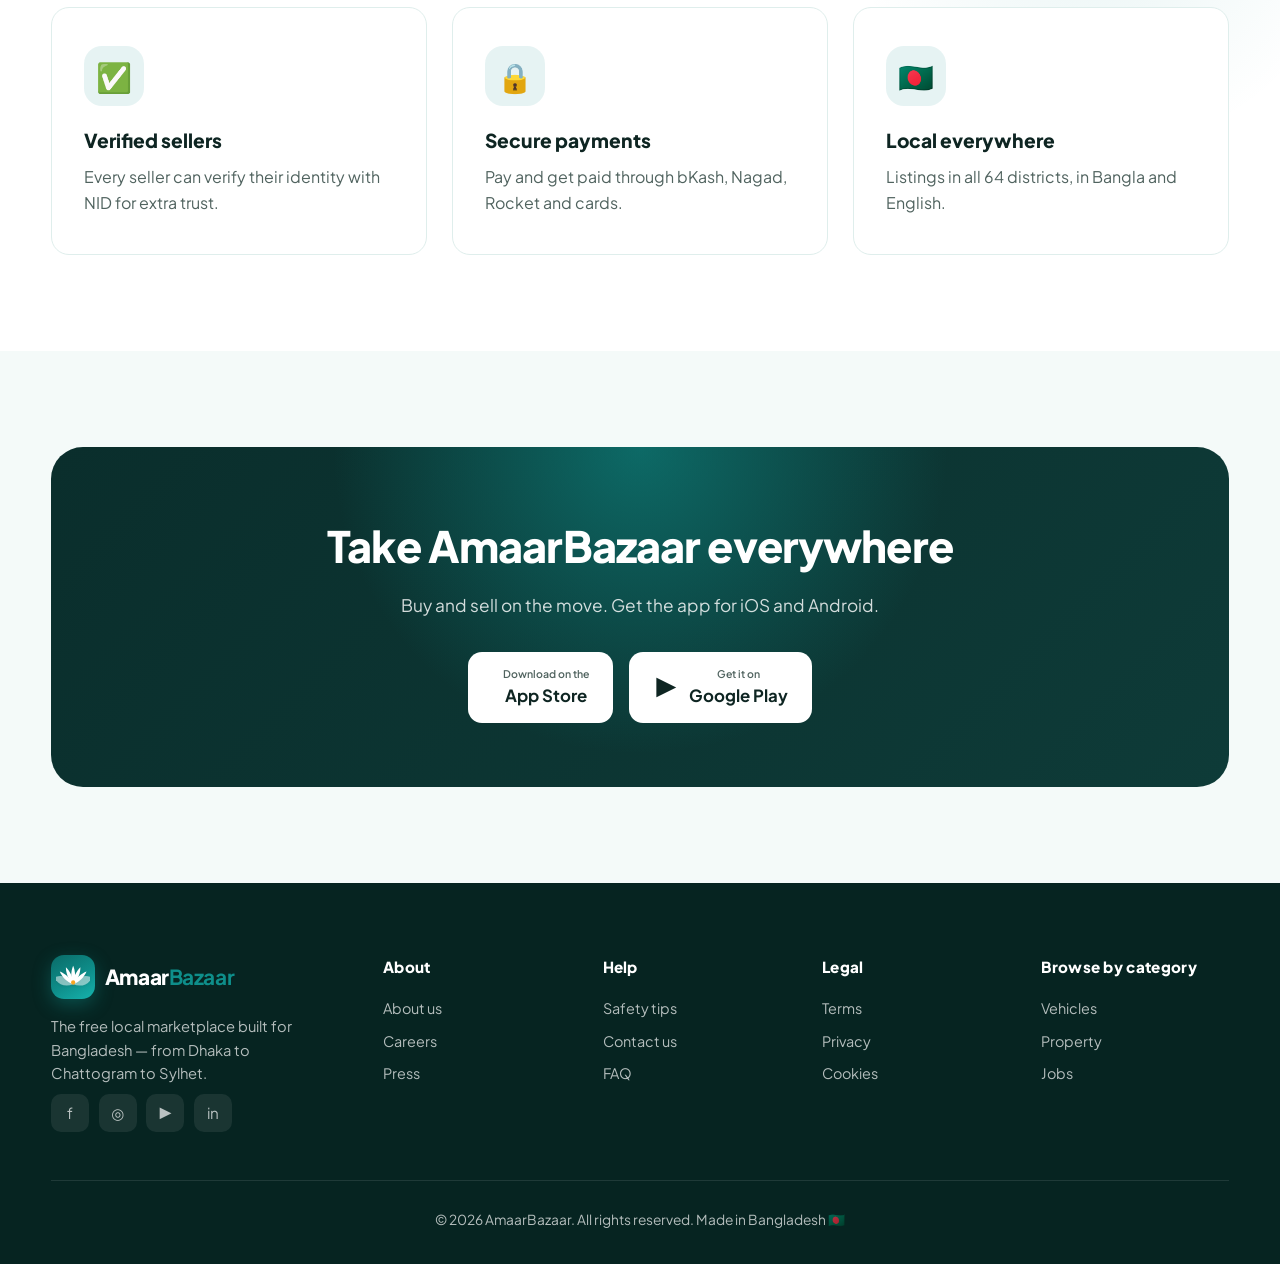
==== commit 1b0a10ca: "Add listing detail modal, phone contact, fix banner links, animate cards - Clickable listing detail " ====
--- a/index.html
+++ b/index.html
@@ -92,9 +92,9 @@
     <div class="hero__popular">
       <span data-i18n="hero.popular">Popular:</span>
       <a href="browse.html?q=iphone">iPhone</a>
-      <a href="browse.html?cat=vehicles">Bikes</a>
-      <a href="browse.html?cat=property">Flats</a>
-      <a href="browse.html?cat=jobs">Jobs</a>
+      <a href="browse.html?cat=motorbikes">Bikes</a>
+      <a href="browse.html?cat=property_rent">Flats</a>
+      <a href="browse.html?group=jobs">Jobs</a>
     </div>
     <div class="hero__stats">
       <div><div class="stat__num" data-count="600" data-suffix="K+">600K+</div><div class="stat__label" data-i18n="hero.stat1">Active users daily</div></div>
@@ -228,7 +228,7 @@
       <div class="footer__col"><h5 data-i18n="foot.about">About</h5><a href="#" data-i18n="foot.aboutus">About us</a><a href="#" data-i18n="foot.careers">Careers</a><a href="#" data-i18n="foot.press">Press</a></div>
       <div class="footer__col"><h5 data-i18n="foot.help">Help</h5><a href="#" data-i18n="foot.safety">Safety tips</a><a href="#" data-i18n="foot.contact">Contact us</a><a href="#" data-i18n="foot.faq">FAQ</a></div>
       <div class="footer__col"><h5 data-i18n="foot.legal">Legal</h5><a href="#" data-i18n="foot.terms">Terms</a><a href="#" data-i18n="foot.privacy">Privacy</a><a href="#" data-i18n="foot.cookies">Cookies</a></div>
-      <div class="footer__col"><h5 data-i18n="cat.heading">Categories</h5><a href="browse.html?cat=vehicles" data-i18n="cat.vehicles">Vehicles</a><a href="browse.html?cat=property" data-i18n="cat.property">Property</a><a href="browse.html?cat=jobs" data-i18n="cat.jobs">Jobs</a></div>
+      <div class="footer__col"><h5 data-i18n="cat.heading">Categories</h5><a href="browse.html?group=vehicles" data-i18n="cat.vehicles">Vehicles</a><a href="browse.html?group=property" data-i18n="group.property">Property</a><a href="browse.html?group=jobs" data-i18n="group.jobs">Jobs</a></div>
     </div>
     <div class="footer__bottom"><span data-i18n="foot.rights">© 2026 AmaarBazaar. All rights reserved. Made in Bangladesh 🇧🇩</span></div>
   </div>
--- a/css/style.css
+++ b/css/style.css
@@ -181,6 +181,37 @@
 .card__title{font-weight:600;font-size:.98rem;line-height:1.35;color:var(--ink);display:-webkit-box;-webkit-line-clamp:2;-webkit-box-orient:vertical;overflow:hidden}
 .card__meta{margin-top:auto;display:flex;justify-content:space-between;align-items:center;color:var(--grey-2);font-size:.82rem;font-weight:500;padding-top:.5rem}
 .card__loc{display:flex;align-items:center;gap:.3rem}
+
+/* rich animated card graphics */
+.card__media::after{content:"";position:absolute;inset:0;background:linear-gradient(to top,rgba(14,37,34,.5),transparent 45%);opacity:0;transition:opacity .4s var(--ease);pointer-events:none}
+.card:hover .card__media::after,.card:focus-visible .card__media::after{opacity:1}
+.card__shine{position:absolute;inset:0;z-index:1;pointer-events:none;background:linear-gradient(120deg,transparent 35%,rgba(255,255,255,.45),transparent 65%);transform:translateX(-130%);transition:transform .8s var(--ease)}
+.card:hover .card__shine{transform:translateX(130%)}
+.card__view{position:absolute;left:.8rem;bottom:.7rem;z-index:2;display:inline-flex;align-items:center;gap:.25rem;
+  background:rgba(255,255,255,.95);color:var(--green);font-weight:800;font-size:.78rem;padding:.4rem .8rem;border-radius:999px;
+  box-shadow:0 6px 16px rgba(0,0,0,.18);opacity:0;transform:translateY(12px);transition:.4s var(--ease)}
+.card:hover .card__view,.card:focus-visible .card__view{opacity:1;transform:translateY(0)}
+.card:focus-visible{outline:3px solid var(--green-l);outline-offset:3px}
+.card__fav{z-index:2}.card__badge{z-index:2}
+
+/* ---------- listing detail modal ---------- */
+.modal__panel--listing{width:min(720px,95vw);padding:0;overflow:hidden}
+.ld__media{position:relative;width:100%;height:300px;background:var(--bg);overflow:hidden}
+.ld__media img{width:100%;height:100%;object-fit:cover;animation:ldZoom 8s ease-out both}
+@keyframes ldZoom{from{transform:scale(1.08)}to{transform:scale(1)}}
+.ld__media .card__badge{top:1rem;left:1rem}
+.ld__body{padding:1.6rem 1.8rem 1.9rem}
+.ld__price{font-size:1.9rem;font-weight:800;color:var(--green);letter-spacing:-.02em}
+.ld__title{font-size:1.4rem;font-weight:800;line-height:1.25;margin:.3rem 0 .7rem;color:var(--ink)}
+.ld__meta{display:flex;flex-wrap:wrap;align-items:center;gap:.6rem 1rem;color:var(--grey-1);font-size:.9rem;font-weight:600;margin-bottom:1rem}
+.ld__chip{background:rgba(14,142,138,.1);color:var(--green);padding:.25rem .7rem;border-radius:999px;font-size:.8rem;font-weight:700}
+.ld__days{color:var(--grey-2)}
+.ld__desc{color:var(--grey-1);line-height:1.6;margin-bottom:1.4rem;white-space:pre-wrap}
+.ld__contact{background:var(--bg);border:1px solid var(--line);border-radius:16px;padding:1.2rem 1.3rem}
+.ld__contact h4{font-size:1.05rem;font-weight:800;margin-bottom:.9rem}
+.ld__actions{display:flex;gap:.7rem;flex-wrap:wrap}
+.ld__actions .btn{flex:1;min-width:160px;justify-content:center}
+.ld__safety{margin-top:.9rem;font-size:.8rem;color:var(--grey-2);display:flex;gap:.4rem;align-items:flex-start}
 
 /* ---------- how it works ---------- */
 .steps{display:grid;grid-template-columns:repeat(3,1fr);gap:1.6rem}
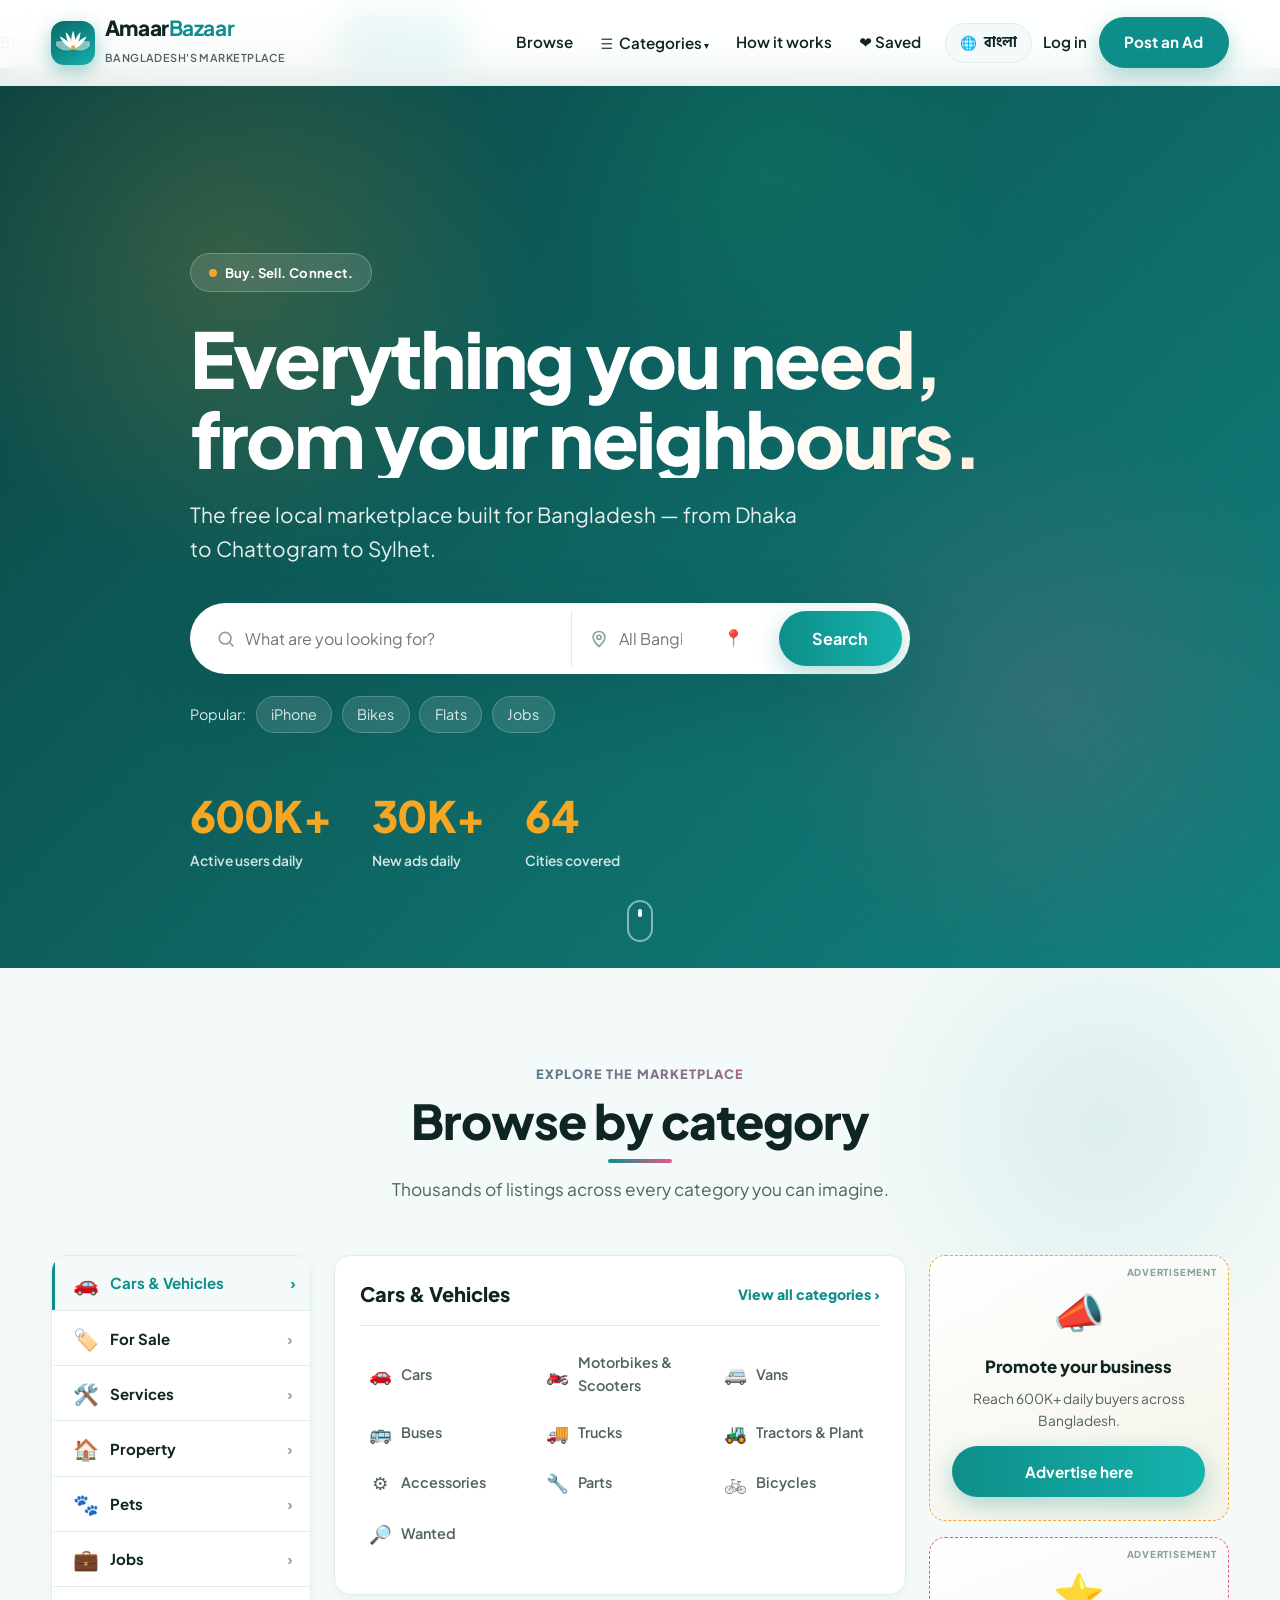
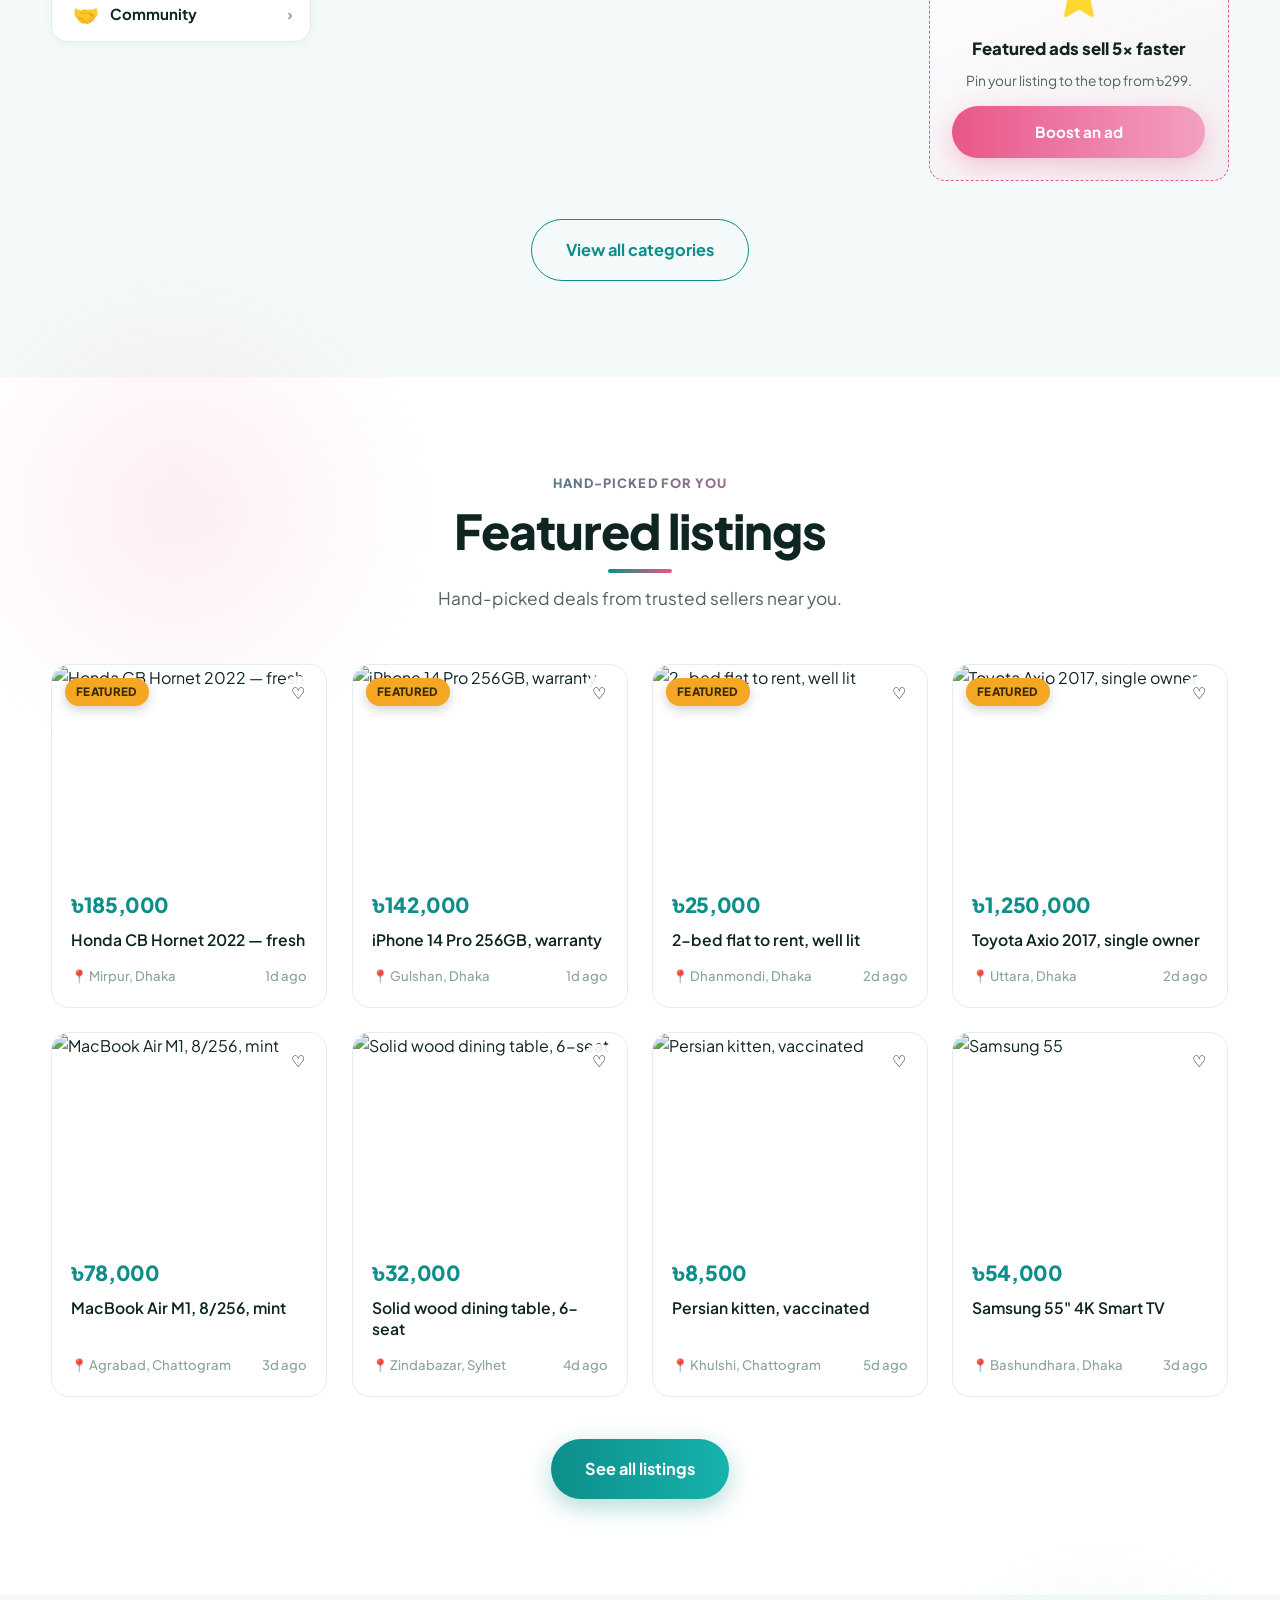
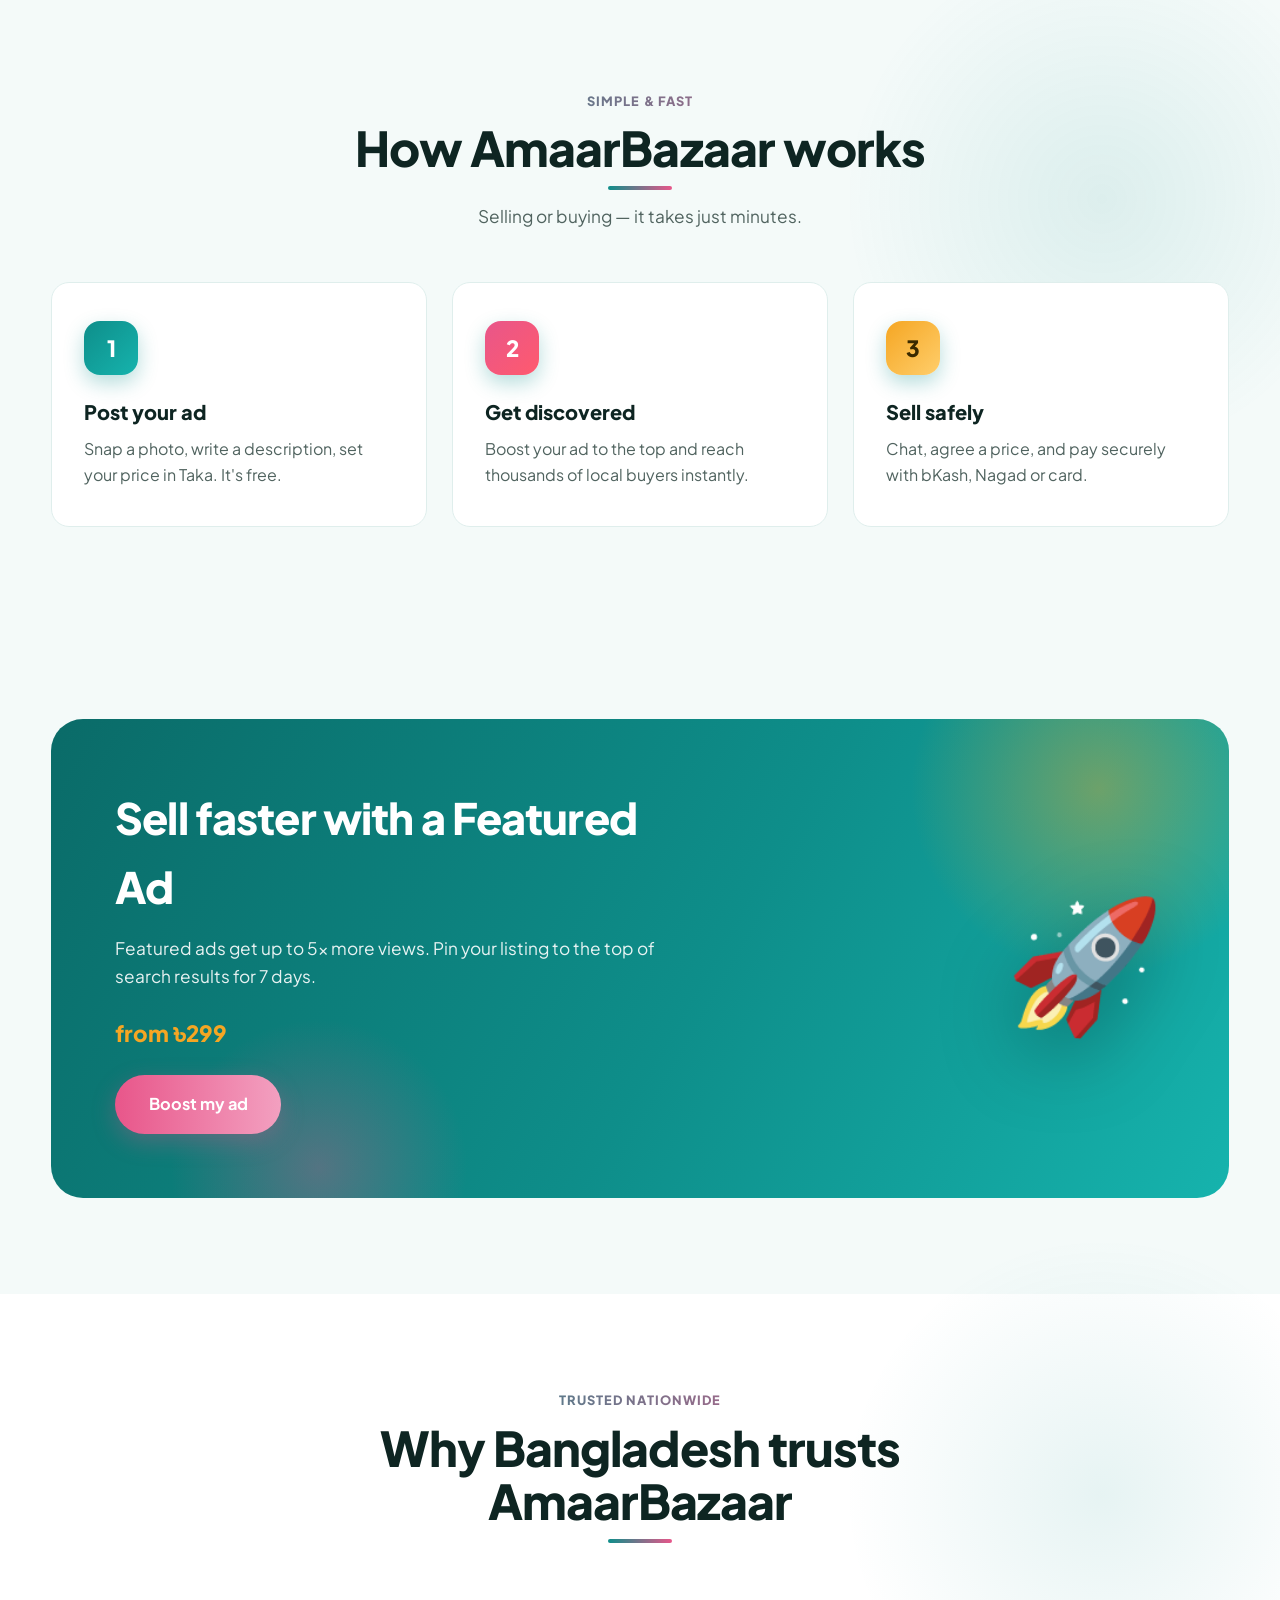
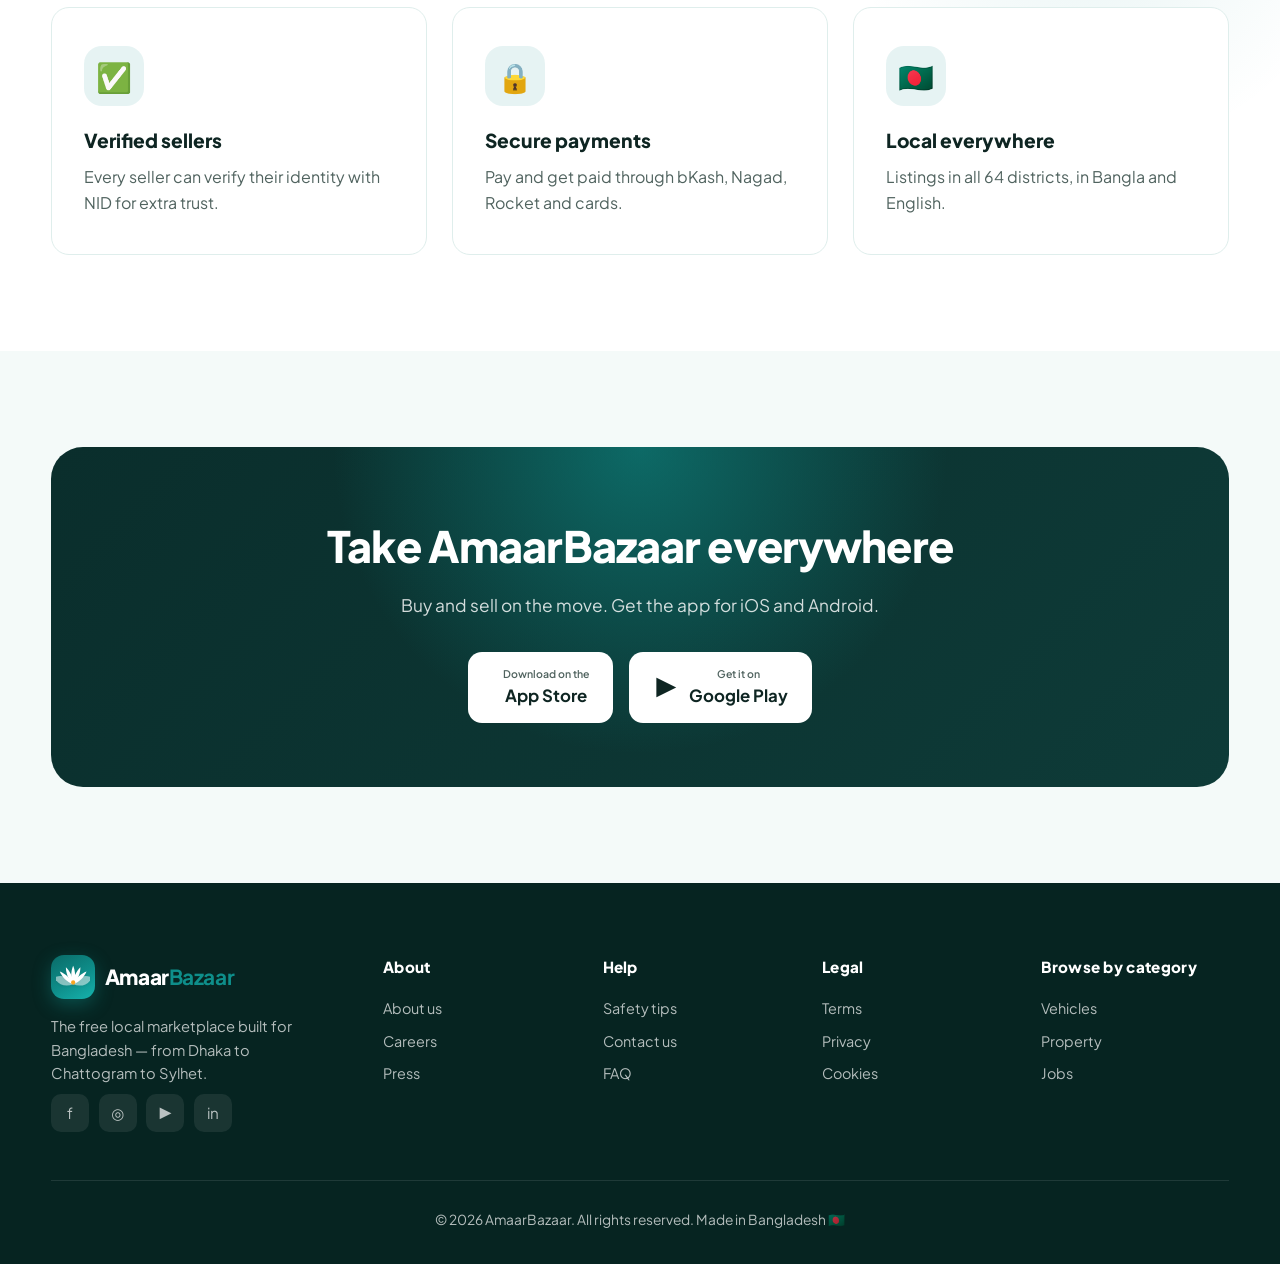
==== commit 12e75398: "Fix admin editor modals, add media gallery, video, favourites, post review - Fix Add/Edit Category +" ====
--- a/index.html
+++ b/index.html
@@ -8,7 +8,7 @@
 <link rel="preconnect" href="https://fonts.googleapis.com">
 <link rel="preconnect" href="https://fonts.gstatic.com" crossorigin>
 <link href="https://fonts.googleapis.com/css2?family=Plus+Jakarta+Sans:wght@400;500;600;700;800&family=Hind+Siliguri:wght@400;500;600;700&display=swap" rel="stylesheet">
-<link rel="stylesheet" href="css/style.css">
+<link rel="stylesheet" href="css/style.css?v=5">
 </head>
 <body>
 
@@ -49,7 +49,7 @@
         <div class="mega" id="megaPanel"></div>
       </div>
       <a href="#how" class="nav__link" data-i18n="nav.how">How it works</a>
-      <a href="#trust" class="nav__link" data-i18n="nav.help">Help</a>
+      <a href="browse.html?fav=1" class="nav__link" data-i18n="nav.saved">❤ Saved</a>
     </nav>
     <div class="nav__actions">
       <button class="lang-toggle" data-lang-toggle>🌐 <span data-i18n="lang.toggle">বাংলা</span></button>
@@ -234,10 +234,10 @@
   </div>
 </footer>
 
-<script src="js/i18n.js"></script>
-<script src="js/data.js"></script>
-<script src="js/store.js"></script>
-<script src="js/auth.js"></script>
-<script src="js/app.js"></script>
+<script src="js/i18n.js?v=5"></script>
+<script src="js/data.js?v=5"></script>
+<script src="js/store.js?v=5"></script>
+<script src="js/auth.js?v=5"></script>
+<script src="js/app.js?v=5"></script>
 </body>
 </html>
--- a/css/style.css
+++ b/css/style.css
@@ -194,24 +194,56 @@
 .card:focus-visible{outline:3px solid var(--green-l);outline-offset:3px}
 .card__fav{z-index:2}.card__badge{z-index:2}
 
-/* ---------- listing detail modal ---------- */
-.modal__panel--listing{width:min(720px,95vw);padding:0;overflow:hidden}
-.ld__media{position:relative;width:100%;height:300px;background:var(--bg);overflow:hidden}
-.ld__media img{width:100%;height:100%;object-fit:cover;animation:ldZoom 8s ease-out both}
+/* ---------- listing detail modal (wider, gallery + favourite) ---------- */
+.modal__panel.modal__panel--listing{width:min(980px,96vw);max-width:980px;padding:0;overflow:hidden}
+.ld__grid{display:grid;grid-template-columns:1.15fr 1fr;align-items:stretch}
+.ld__gallery{position:relative;background:#0e2522;display:flex;flex-direction:column}
+.ld__main{position:relative;width:100%;height:340px;background:#0e2522;overflow:hidden;display:grid;place-items:center}
+.ld__main img,.ld__main video{width:100%;height:100%;object-fit:cover;display:block}
+.ld__main img{animation:ldZoom 8s ease-out both}
 @keyframes ldZoom{from{transform:scale(1.08)}to{transform:scale(1)}}
-.ld__media .card__badge{top:1rem;left:1rem}
-.ld__body{padding:1.6rem 1.8rem 1.9rem}
+.ld__gallery .card__badge{position:absolute;top:1rem;left:1rem;z-index:2}
+.ld__thumbs{display:flex;gap:.5rem;padding:.7rem;background:rgba(0,0,0,.25);overflow-x:auto;flex-wrap:nowrap}
+.ld__thumb{flex:0 0 auto;width:56px;height:48px;border-radius:8px;overflow:hidden;border:2px solid transparent;background:#000;cursor:pointer;padding:0;display:grid;place-items:center;color:#fff;font-size:1rem}
+.ld__thumb img{width:100%;height:100%;object-fit:cover}
+.ld__thumb.active{border-color:var(--gold)}
+.ld__thumb--video{background:linear-gradient(135deg,var(--green-d),var(--green));font-size:1.1rem}
+.ld__body{padding:1.6rem 1.8rem 1.9rem;overflow-y:auto;max-height:88vh}
+.ld__top{display:flex;justify-content:space-between;align-items:flex-start;gap:1rem}
 .ld__price{font-size:1.9rem;font-weight:800;color:var(--green);letter-spacing:-.02em}
+.ld__fav{width:44px;height:44px;flex-shrink:0;border-radius:50%;border:1.5px solid var(--line);background:#fff;cursor:pointer;font-size:1.3rem;color:var(--grey-2);transition:.25s var(--ease)}
+.ld__fav:hover{border-color:var(--accent);transform:scale(1.08)}
+.ld__fav.on{color:var(--accent);border-color:var(--accent);background:rgba(232,86,138,.08);animation:heartPop .4s var(--ease)}
 .ld__title{font-size:1.4rem;font-weight:800;line-height:1.25;margin:.3rem 0 .7rem;color:var(--ink)}
 .ld__meta{display:flex;flex-wrap:wrap;align-items:center;gap:.6rem 1rem;color:var(--grey-1);font-size:.9rem;font-weight:600;margin-bottom:1rem}
 .ld__chip{background:rgba(14,142,138,.1);color:var(--green);padding:.25rem .7rem;border-radius:999px;font-size:.8rem;font-weight:700}
 .ld__days{color:var(--grey-2)}
+.ld__dh{font-size:.78rem;font-weight:800;text-transform:uppercase;letter-spacing:.06em;color:var(--grey-2);margin-bottom:.35rem}
 .ld__desc{color:var(--grey-1);line-height:1.6;margin-bottom:1.4rem;white-space:pre-wrap}
 .ld__contact{background:var(--bg);border:1px solid var(--line);border-radius:16px;padding:1.2rem 1.3rem}
 .ld__contact h4{font-size:1.05rem;font-weight:800;margin-bottom:.9rem}
 .ld__actions{display:flex;gap:.7rem;flex-wrap:wrap}
-.ld__actions .btn{flex:1;min-width:160px;justify-content:center}
+.ld__actions .btn{flex:1;min-width:150px;justify-content:center}
 .ld__safety{margin-top:.9rem;font-size:.8rem;color:var(--grey-2);display:flex;gap:.4rem;align-items:flex-start}
+@media(max-width:760px){
+  .ld__grid{grid-template-columns:1fr}
+  .ld__main{height:240px}
+  .ld__body{max-height:none}
+}
+
+/* card video flag */
+.card__videoflag{position:absolute;bottom:.7rem;right:.7rem;z-index:2;width:30px;height:30px;border-radius:50%;background:rgba(0,0,0,.6);color:#fff;display:grid;place-items:center;font-size:.8rem}
+
+/* post media preview + favourite filter toggle */
+.post-preview{display:flex;flex-wrap:wrap;gap:.6rem;margin-top:.8rem}
+.pp-thumb{width:72px;height:64px;border-radius:10px;overflow:hidden;border:1px solid var(--line);background:var(--bg);display:grid;place-items:center}
+.pp-thumb img{width:100%;height:100%;object-fit:cover}
+.pp-thumb--video{flex-direction:column;font-size:1.3rem;color:var(--green);font-weight:700;padding:.3rem;text-align:center}
+.pp-thumb--video span{font-size:.55rem;line-height:1.1;color:var(--grey-1);font-weight:600;max-width:66px;overflow:hidden;text-overflow:ellipsis;white-space:nowrap}
+.dropzone--video:hover{border-color:var(--accent);background:rgba(232,86,138,.03)}
+.fav-toggle{display:flex;align-items:center;gap:.5rem;font-weight:700;font-size:.9rem;color:var(--ink);margin-bottom:1rem;cursor:pointer;padding:.7rem .9rem;border:1.5px solid var(--line);border-radius:12px;transition:.25s}
+.fav-toggle:hover{border-color:var(--accent);background:rgba(232,86,138,.04)}
+.fav-toggle input{width:18px;height:18px;accent-color:var(--accent)}
 
 /* ---------- how it works ---------- */
 .steps{display:grid;grid-template-columns:repeat(3,1fr);gap:1.6rem}
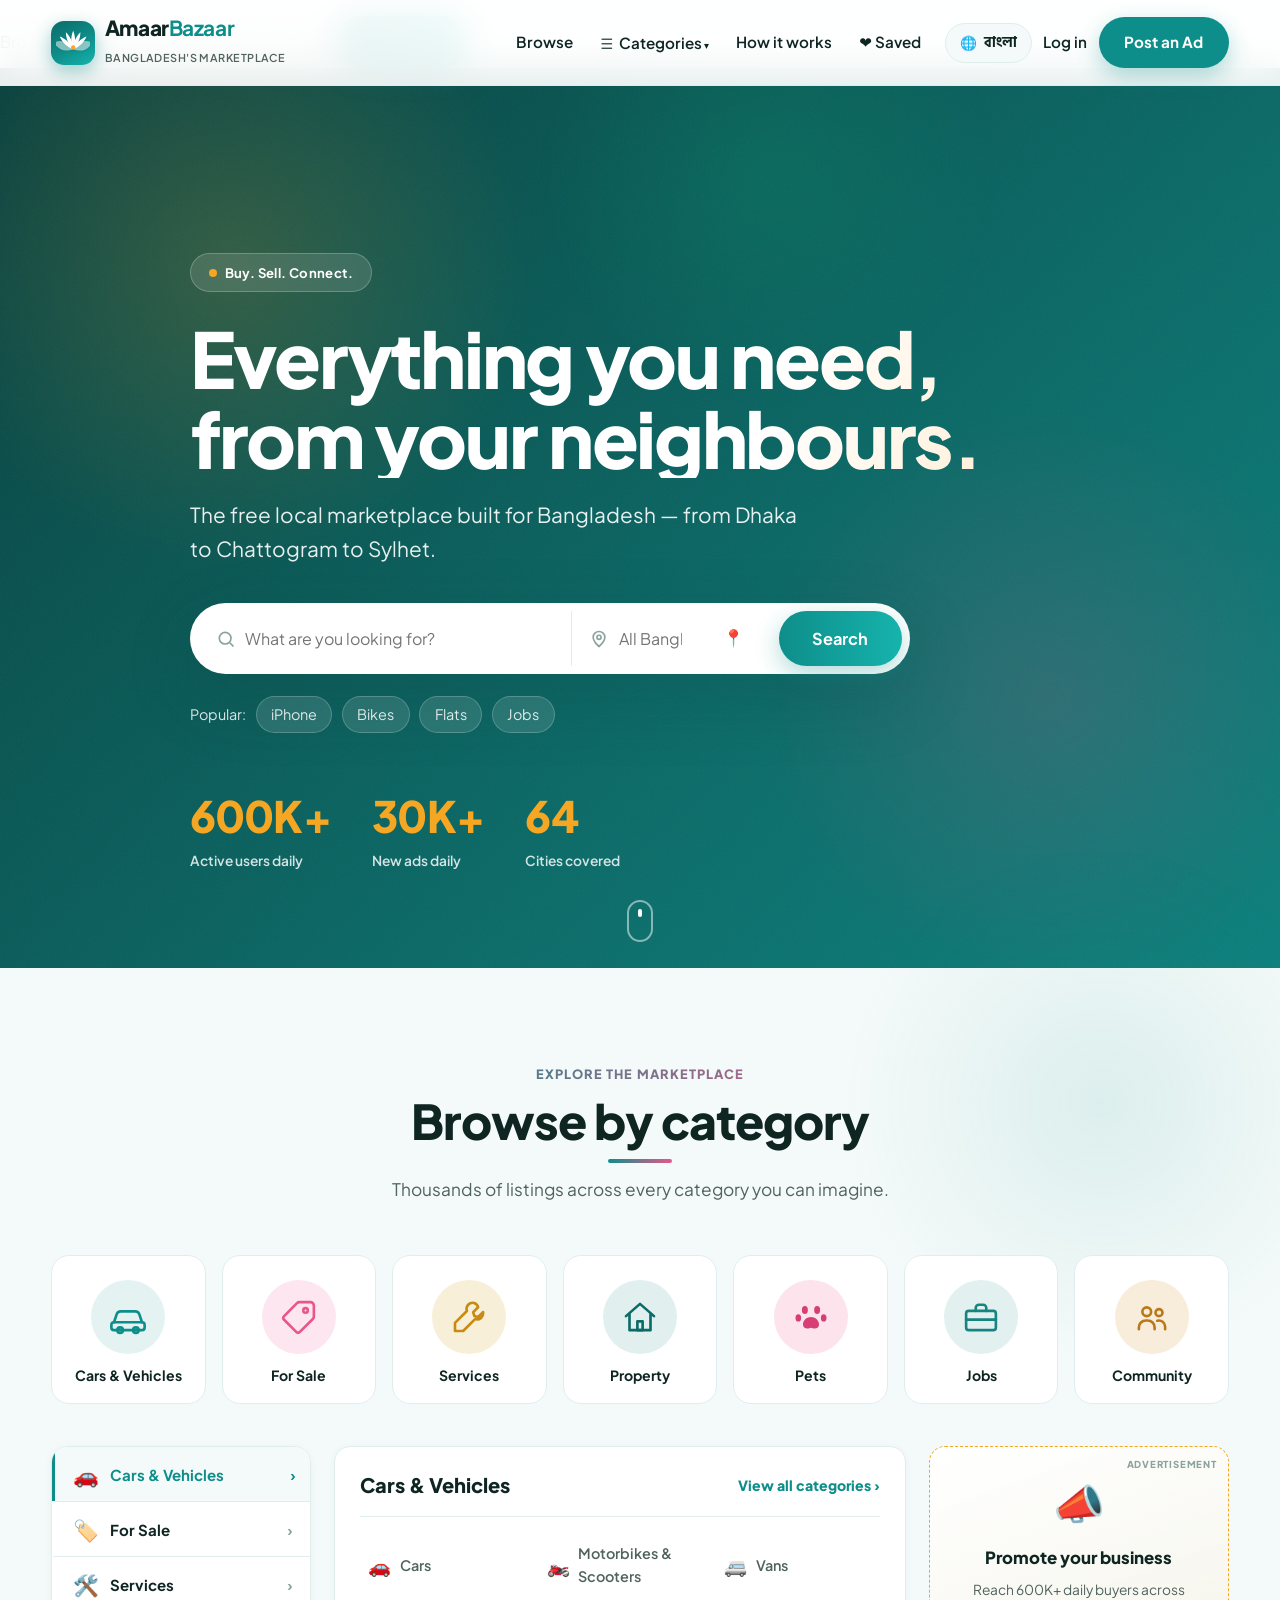
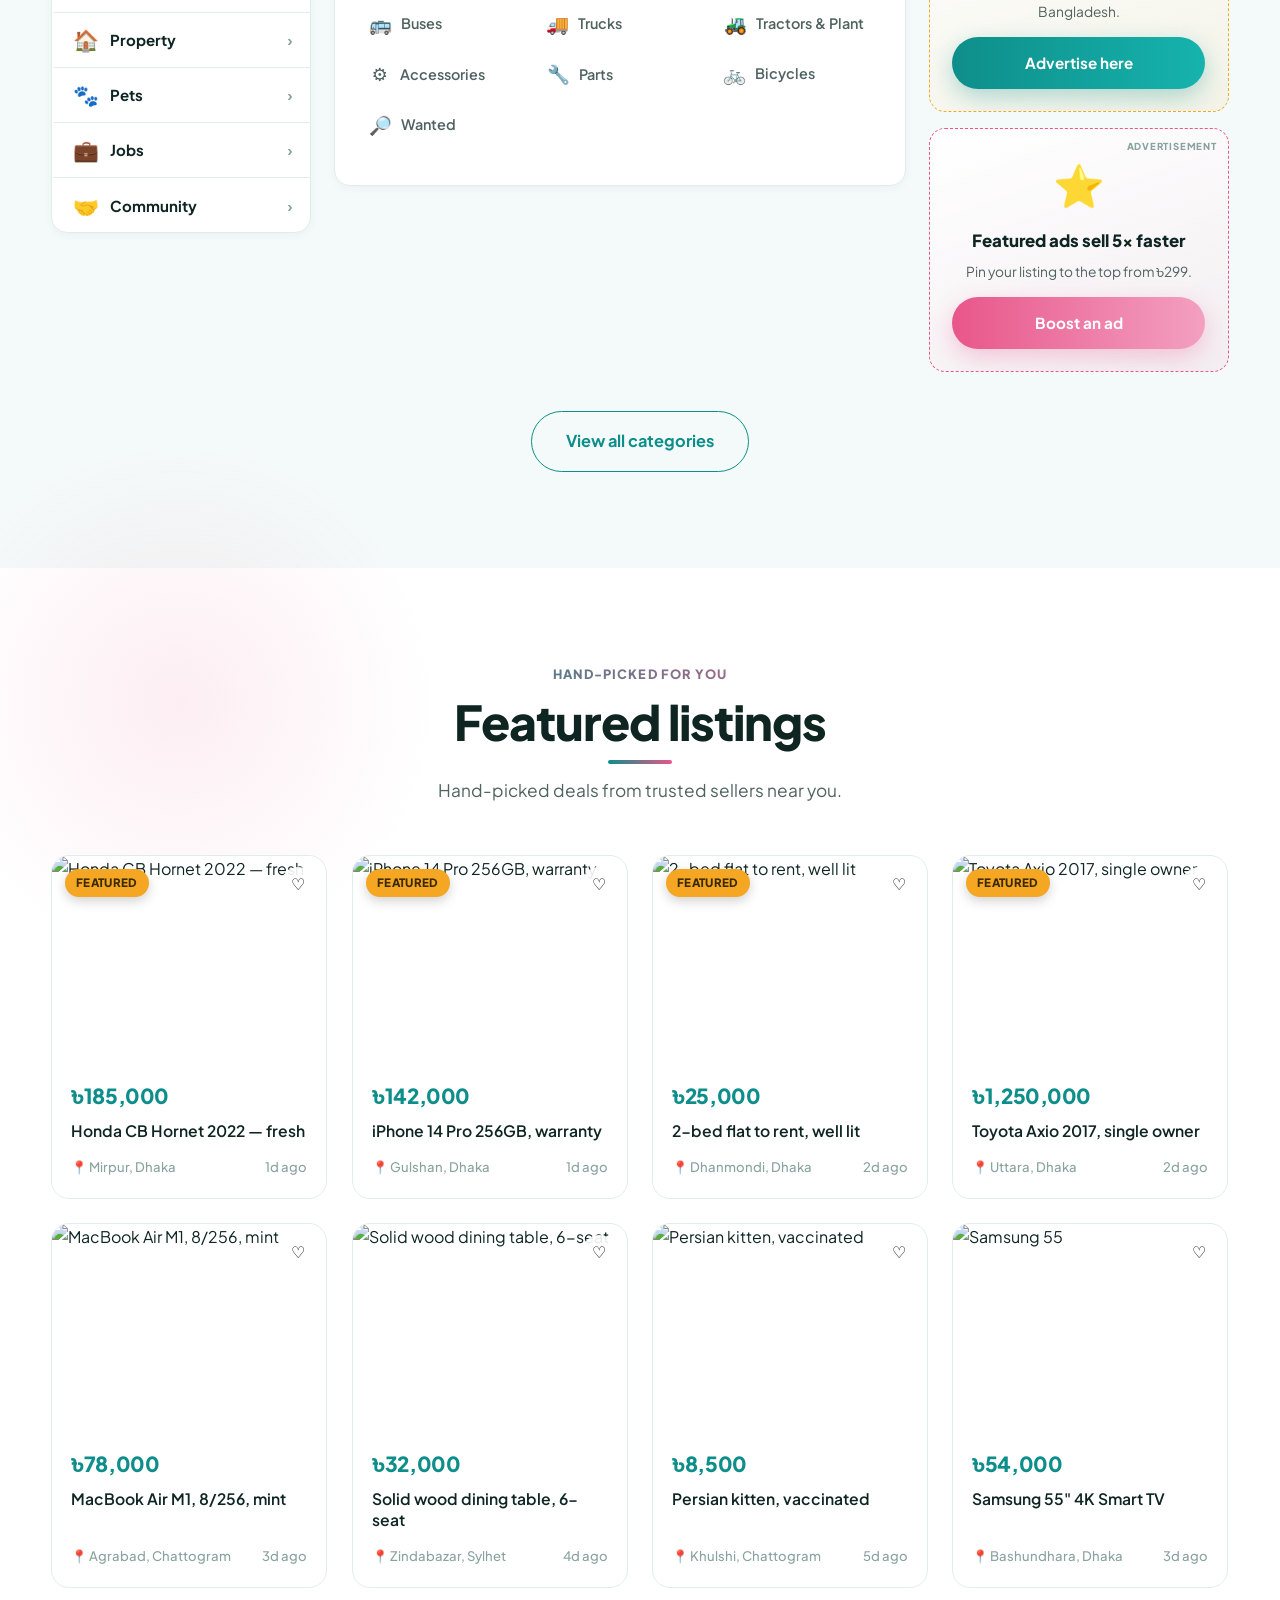
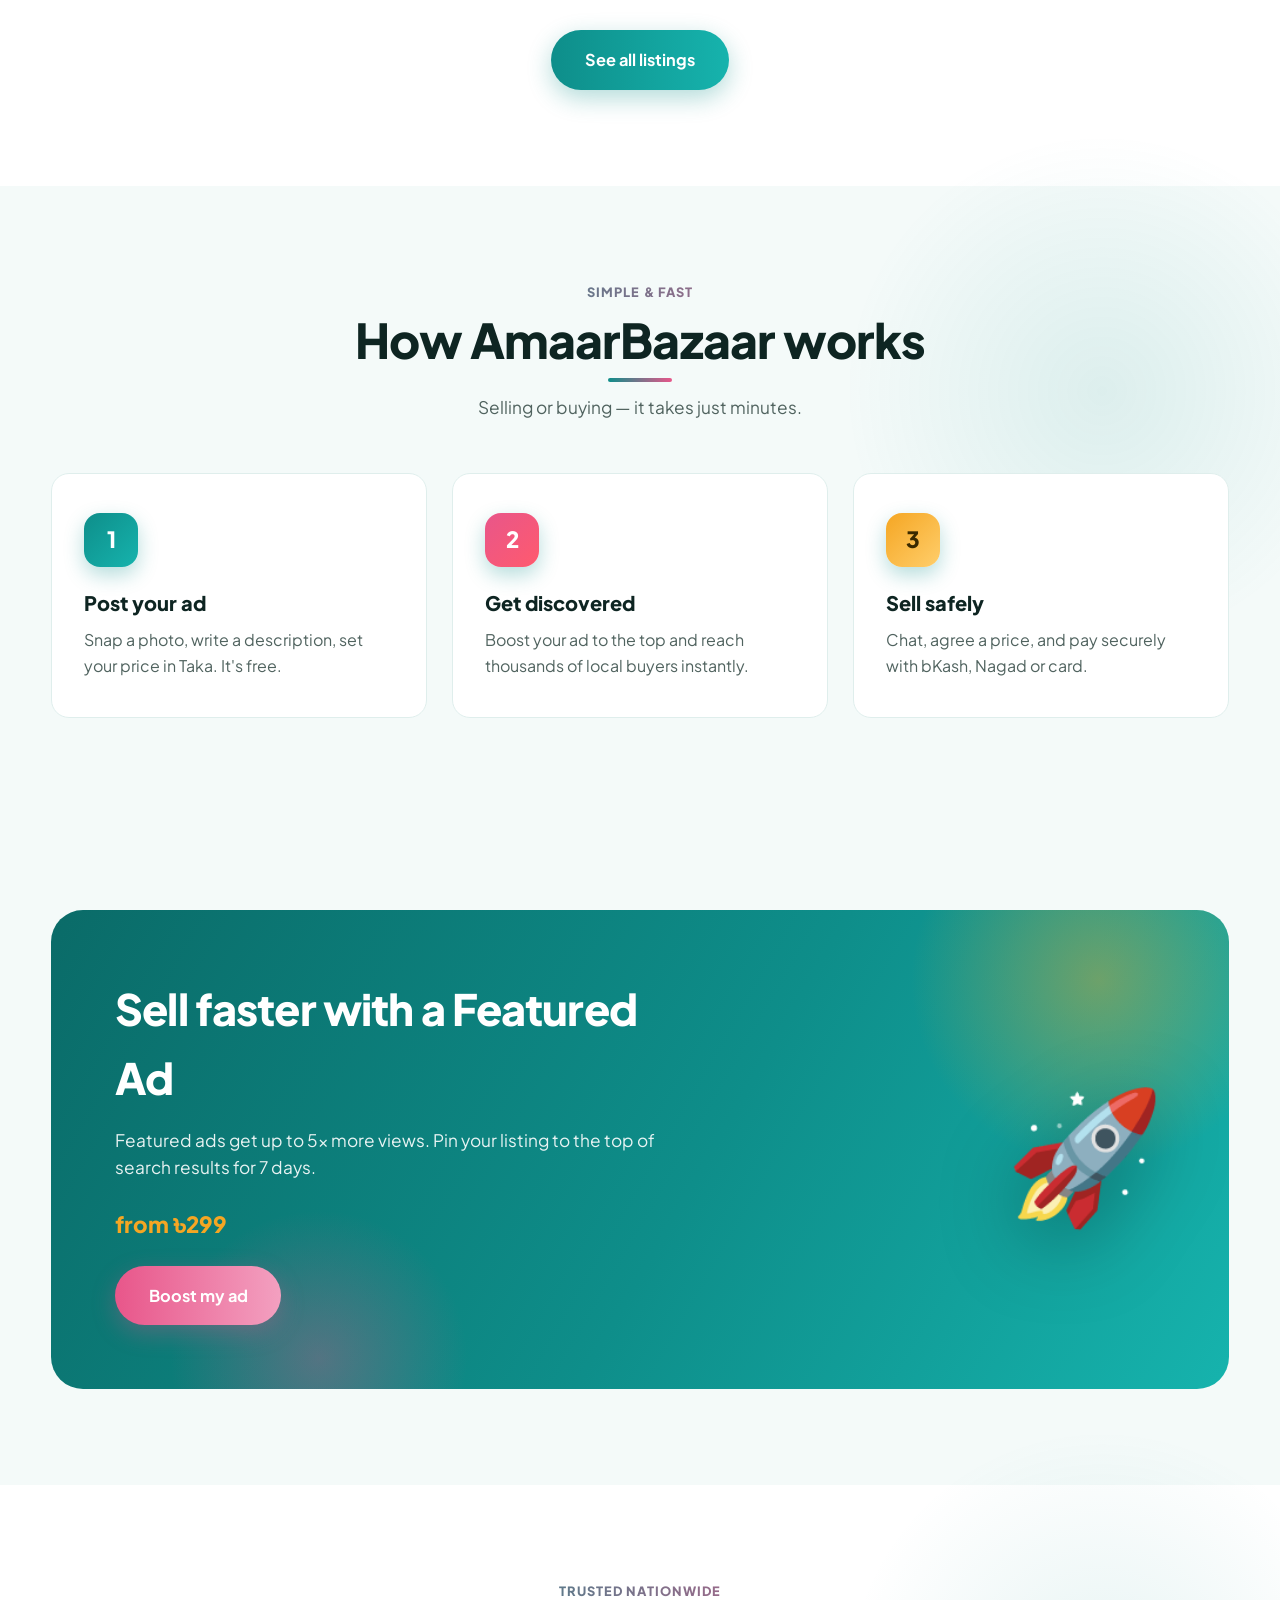
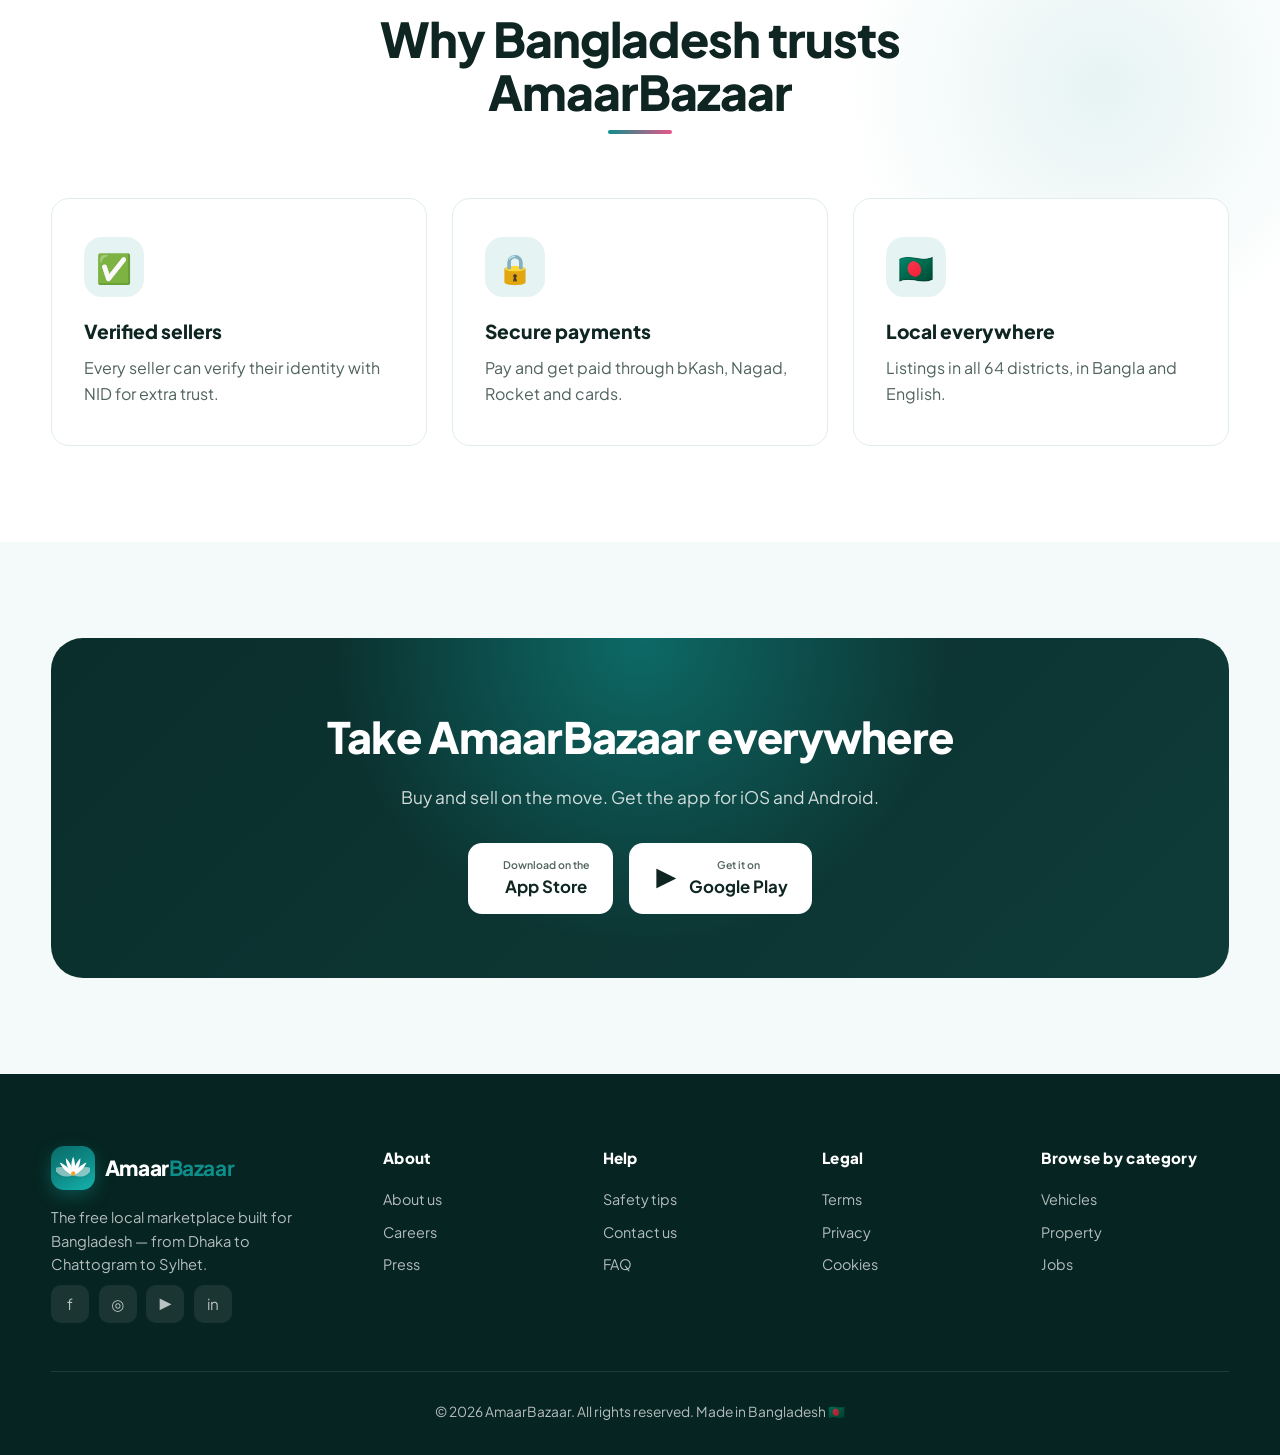
==== commit 77b773b7: "Add Gumtree-style illustrated category tiles, fix i18n gaps, optimize mobile - New homepage "browse " ====
--- a/index.html
+++ b/index.html
@@ -2,13 +2,14 @@
 <html lang="en" data-lang="en">
 <head>
 <meta charset="UTF-8">
-<meta name="viewport" content="width=device-width, initial-scale=1">
+<meta name="viewport" content="width=device-width, initial-scale=1, viewport-fit=cover">
+<meta name="theme-color" content="#0e8e8a">
 <title>AmaarBazaar — Bangladesh's Marketplace · আমারবাজার</title>
 <meta name="description" content="AmaarBazaar — buy and sell anything in Bangladesh. Free local classifieds for vehicles, property, electronics, jobs and more. বাংলাদেশের বাজার।">
 <link rel="preconnect" href="https://fonts.googleapis.com">
 <link rel="preconnect" href="https://fonts.gstatic.com" crossorigin>
 <link href="https://fonts.googleapis.com/css2?family=Plus+Jakarta+Sans:wght@400;500;600;700;800&family=Hind+Siliguri:wght@400;500;600;700&display=swap" rel="stylesheet">
-<link rel="stylesheet" href="css/style.css?v=5">
+<link rel="stylesheet" href="css/style.css?v=6">
 </head>
 <body>
 
@@ -113,6 +114,7 @@
       <h2 class="section__title" data-i18n="cat.heading">Browse by category</h2>
       <p class="section__sub" data-i18n="cat.sub">Thousands of listings across every category you can imagine.</p>
     </div>
+    <div class="cat-tiles reveal" id="catTiles"></div>
     <div class="cat-browser reveal">
       <aside class="cat-rail" id="catRail"></aside>
       <div class="cat-panel" id="catPanel"></div>
@@ -234,10 +236,10 @@
   </div>
 </footer>
 
-<script src="js/i18n.js?v=5"></script>
-<script src="js/data.js?v=5"></script>
-<script src="js/store.js?v=5"></script>
-<script src="js/auth.js?v=5"></script>
-<script src="js/app.js?v=5"></script>
+<script src="js/i18n.js?v=6"></script>
+<script src="js/data.js?v=6"></script>
+<script src="js/store.js?v=6"></script>
+<script src="js/auth.js?v=6"></script>
+<script src="js/app.js?v=6"></script>
 </body>
 </html>
--- a/css/style.css
+++ b/css/style.css
@@ -574,6 +574,20 @@
 .ad-slot--rose{border-color:var(--accent);background:linear-gradient(160deg,#fff,rgba(232,86,138,.07))}
 
 /* ====================================================================
+   GUMTREE-STYLE ILLUSTRATED CATEGORY TILES (homepage headline grid)
+   ==================================================================== */
+.cat-tiles{display:grid;grid-template-columns:repeat(7,1fr);gap:1rem;margin-bottom:2.6rem}
+.cat-tile{display:flex;flex-direction:column;align-items:center;justify-content:flex-start;gap:.8rem;
+  padding:1.5rem .7rem 1.2rem;background:#fff;border:1px solid var(--line);border-radius:18px;text-align:center;
+  transition:transform .35s var(--ease),box-shadow .35s var(--ease),border-color .35s var(--ease)}
+.cat-tile:hover{transform:translateY(-6px);box-shadow:var(--shadow);border-color:transparent}
+.cat-tile__ic{width:74px;height:74px;border-radius:50%;display:grid;place-items:center;color:var(--c);
+  background:var(--tint);transition:transform .35s var(--ease)}
+.cat-tile:hover .cat-tile__ic{transform:scale(1.08)}
+.cat-tile__ic svg{width:42px;height:42px;display:block}
+.cat-tile__label{font-weight:700;font-size:.88rem;color:var(--ink);line-height:1.25}
+
+/* ====================================================================
    AUTH MODAL (login / register)
    ==================================================================== */
 .modal__panel--auth{width:min(420px,94vw)}
@@ -608,6 +622,7 @@
 /* ---------- responsive ---------- */
 @media(max-width:1080px){
   .cat-grid{grid-template-columns:repeat(2,1fr)}
+  .cat-tiles{grid-template-columns:repeat(4,1fr)}
   .listing-grid{grid-template-columns:repeat(3,1fr)}
   .footer__top{grid-template-columns:1fr 1fr 1fr}
   .cat-browser{grid-template-columns:230px 1fr}
@@ -646,12 +661,50 @@
   .footer__top{grid-template-columns:1fr 1fr}
   .hero__stats{gap:1.6rem}
 }
-@media(max-width:520px){
+@media(max-width:600px){
+  /* declutter the top bar — Log in & Post an Ad live in the slide-out menu */
+  .nav__bar{gap:.6rem}
+  .nav__actions{gap:.4rem}
+  .nav__actions .nav__link,.nav__actions .btn{display:none}
+  .nav__tagline{display:none}
+  .logo__text{font-size:1.15rem}
+  .logo__mark{width:38px;height:38px}
+  /* tighter vertical rhythm on phones */
+  .section{padding:3.4rem 0}
+  .promo,.appcta{padding:3.4rem 0}
+  .page-top{padding:104px 0 2.2rem}
+  .section__head{margin-bottom:2rem}
+  .hero{min-height:auto;padding-top:104px;padding-bottom:3.4rem}
+  .hero__stats{gap:1.2rem 2rem;margin-top:2.2rem}
+  .hero__scroll{display:none}
+  /* illustrated category tiles: 3 across, lighter padding */
+  .cat-tiles{grid-template-columns:repeat(3,1fr);gap:.7rem}
+  .cat-tile{padding:1.1rem .4rem .9rem;gap:.6rem;border-radius:15px}
+  .cat-tile__ic{width:58px;height:58px}
+  .cat-tile__ic svg{width:32px;height:32px}
+  .cat-tile__label{font-size:.76rem}
+  /* keep two product cards side-by-side like Gumtree mobile */
+  .listing-grid{grid-template-columns:repeat(2,1fr);gap:.9rem}
+  .card__body{padding:.8rem .85rem 1rem}
+  .card__price{font-size:1.12rem}
+  .card__title{font-size:.9rem}
   .cat-grid{grid-template-columns:1fr}
-  .listing-grid{grid-template-columns:1fr}
+  .footer__top{grid-template-columns:1fr 1fr}
+  .cat-panel__grid{grid-template-columns:1fr 1fr}
+  .ad-rail{flex-direction:column}
+  .promo__inner,.appcta__inner{padding:1.9rem 1.5rem;border-radius:24px}
+  .promo__visual{display:none}
+  .post-form{padding:1.4rem}
+  .field-row{grid-template-columns:1fr}
+  .pay-methods{grid-template-columns:repeat(2,1fr)}
+  /* comfortable tap targets */
+  .btn{padding:.9rem 1.4rem}
+  .lang-toggle{padding:.6rem 1rem}
+}
+@media(max-width:400px){
+  .cat-tiles{grid-template-columns:repeat(2,1fr)}
   .footer__top{grid-template-columns:1fr}
-  .cat-panel__grid{grid-template-columns:1fr}
-  .ad-rail{flex-direction:column}
+  .hero__title{font-size:2.3rem}
 }
 @media(prefers-reduced-motion:reduce){
   *{animation:none!important;transition-duration:.001s!important}
